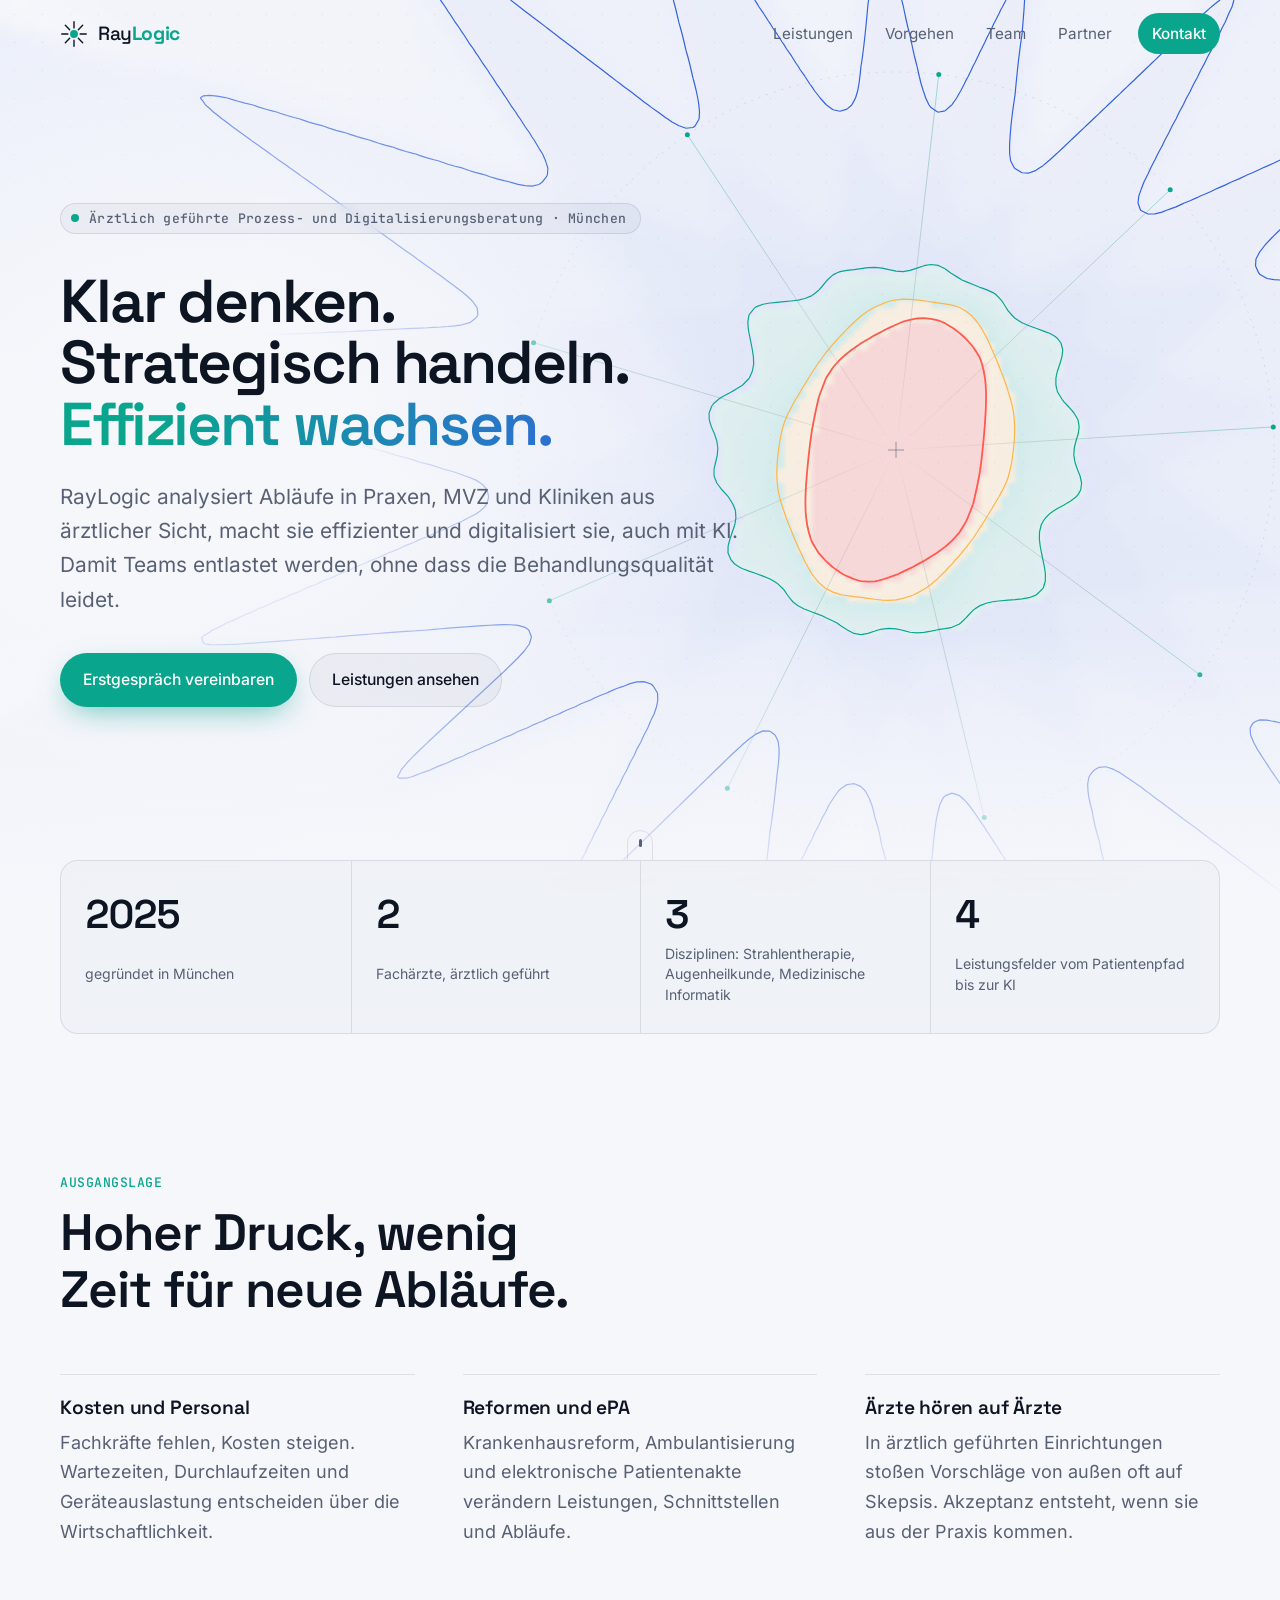
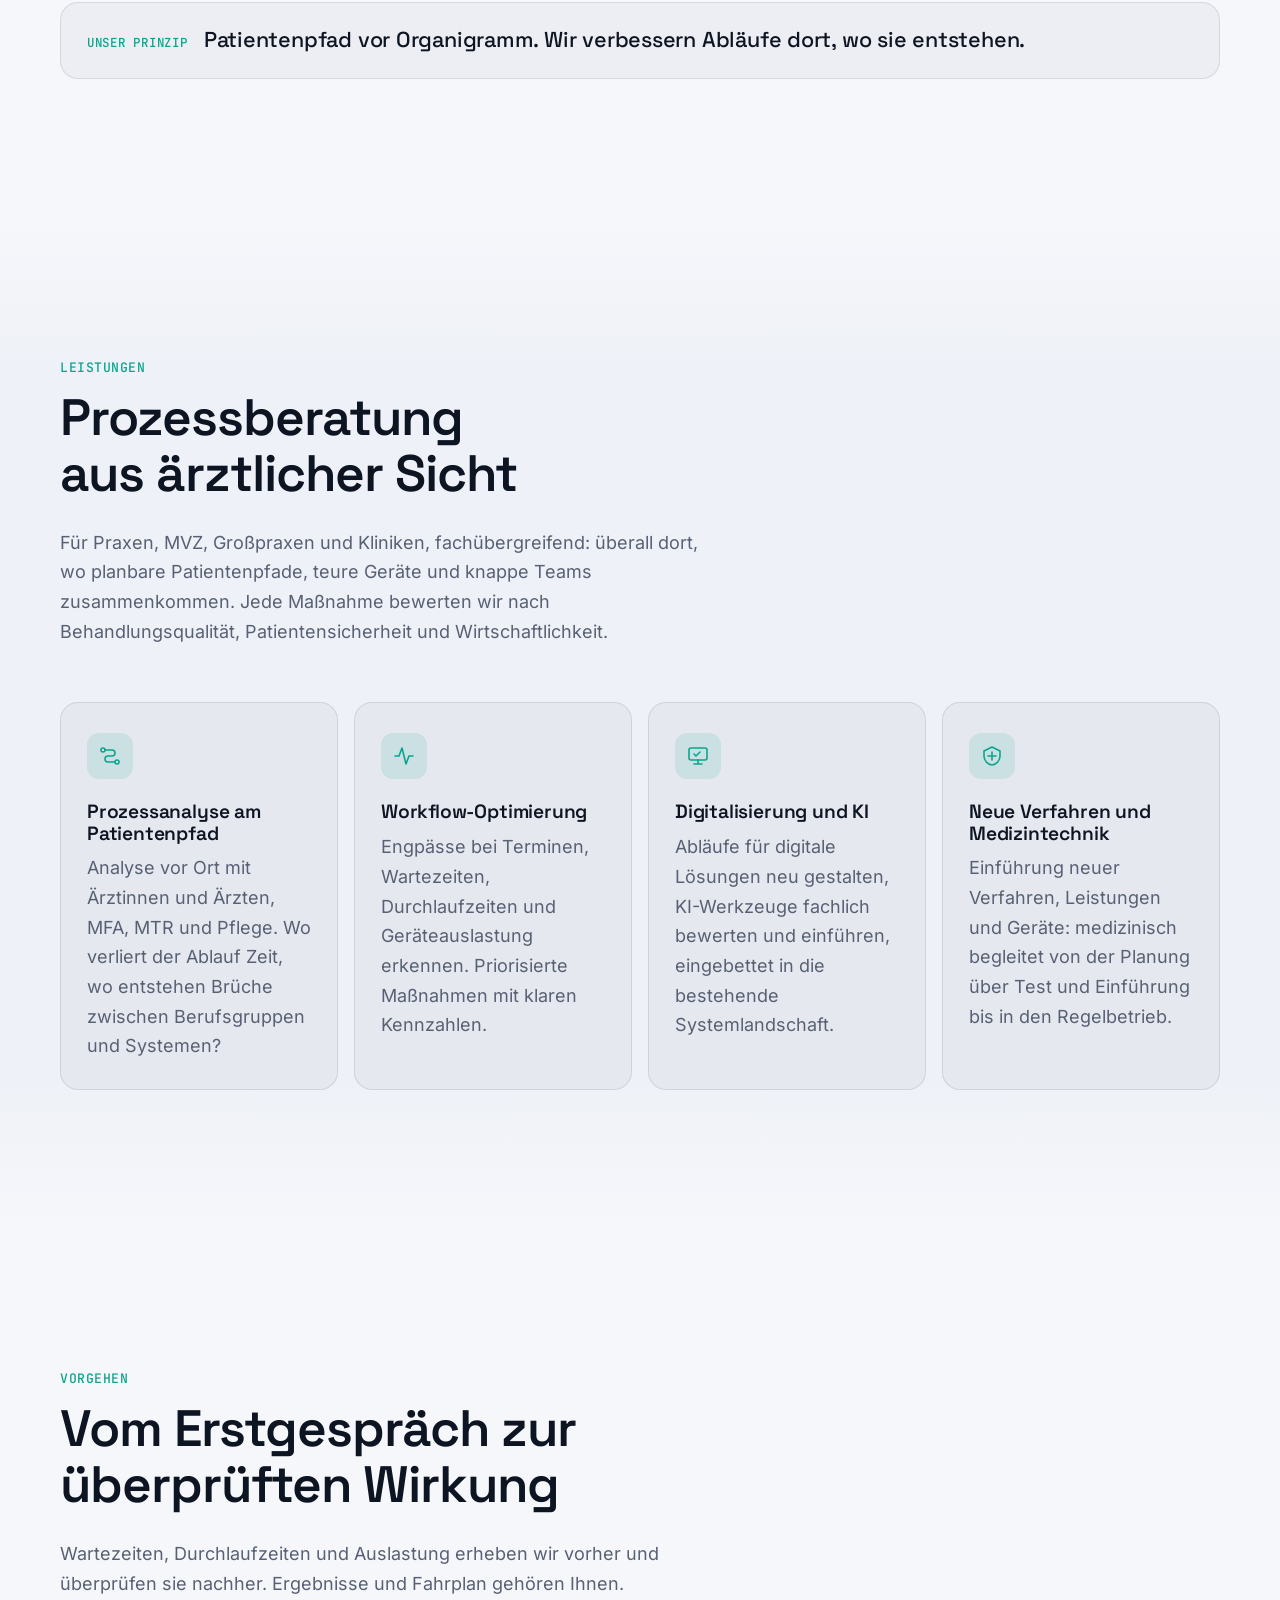
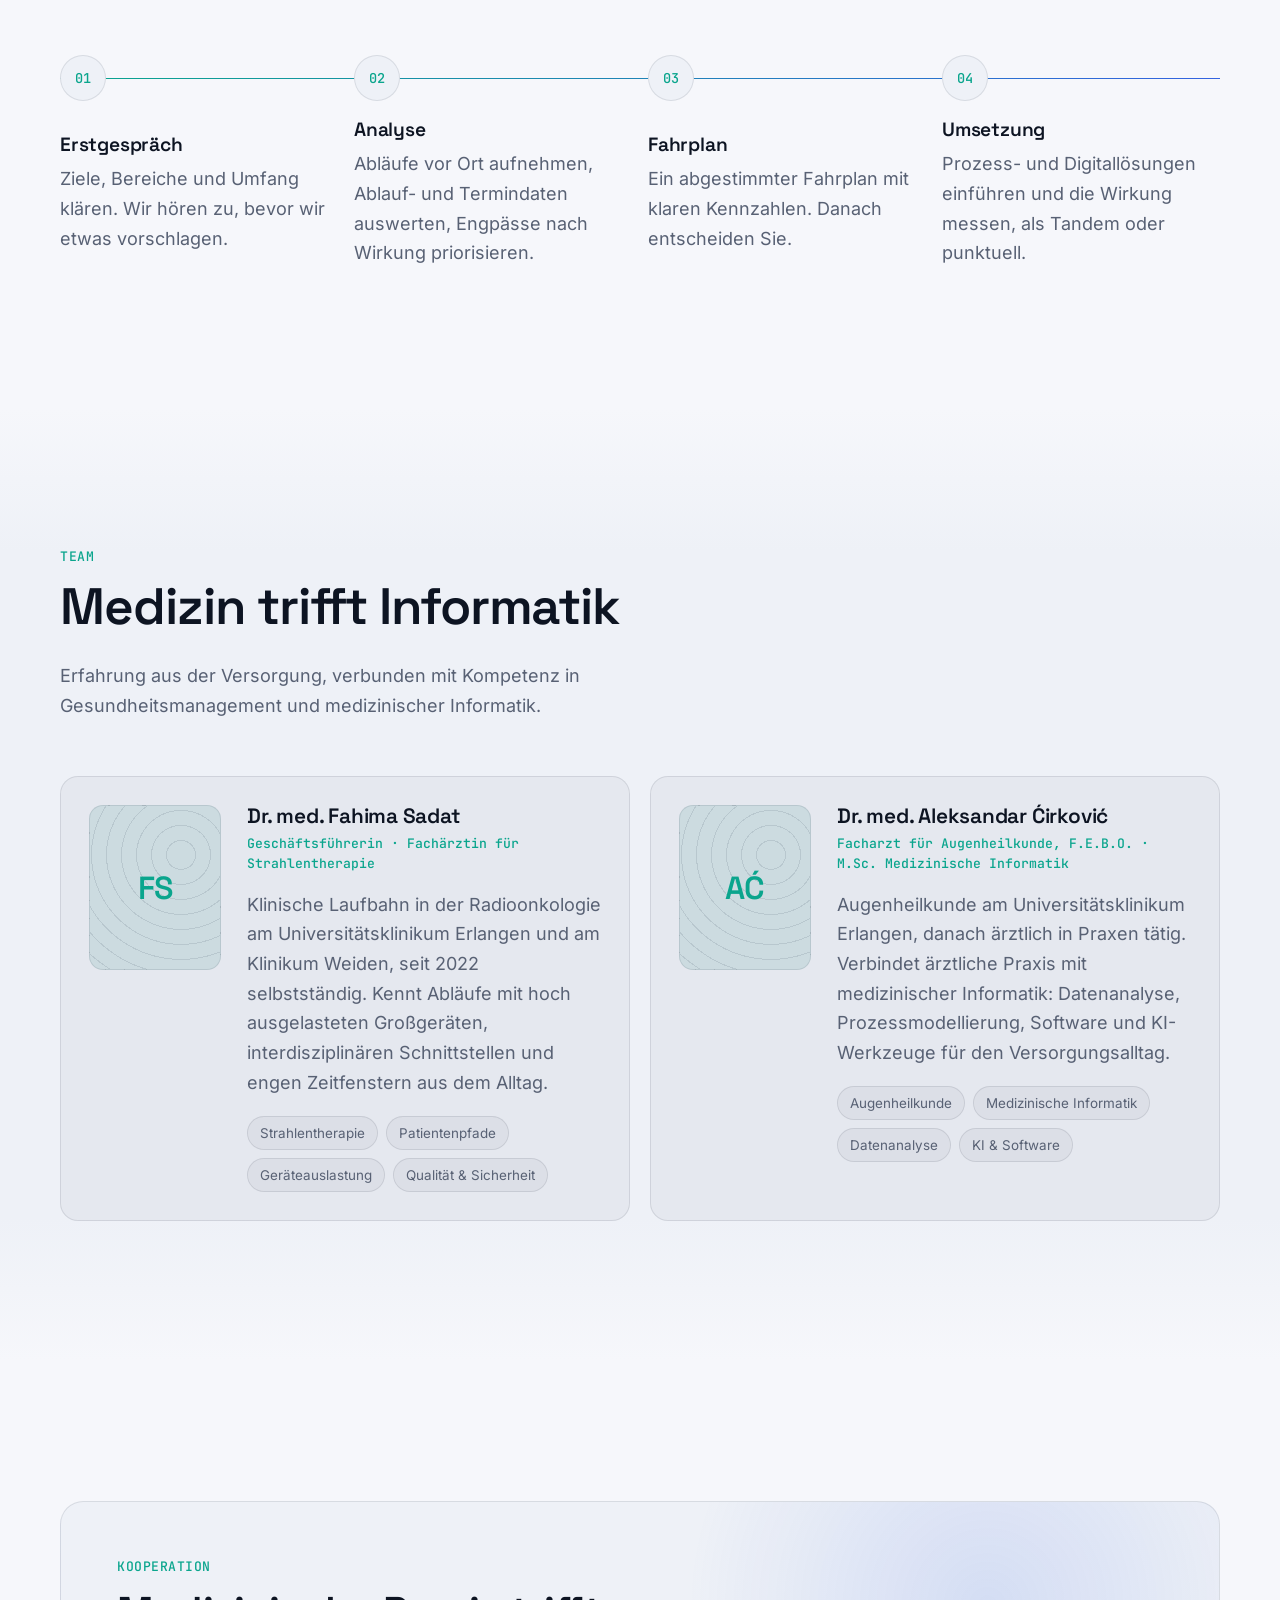
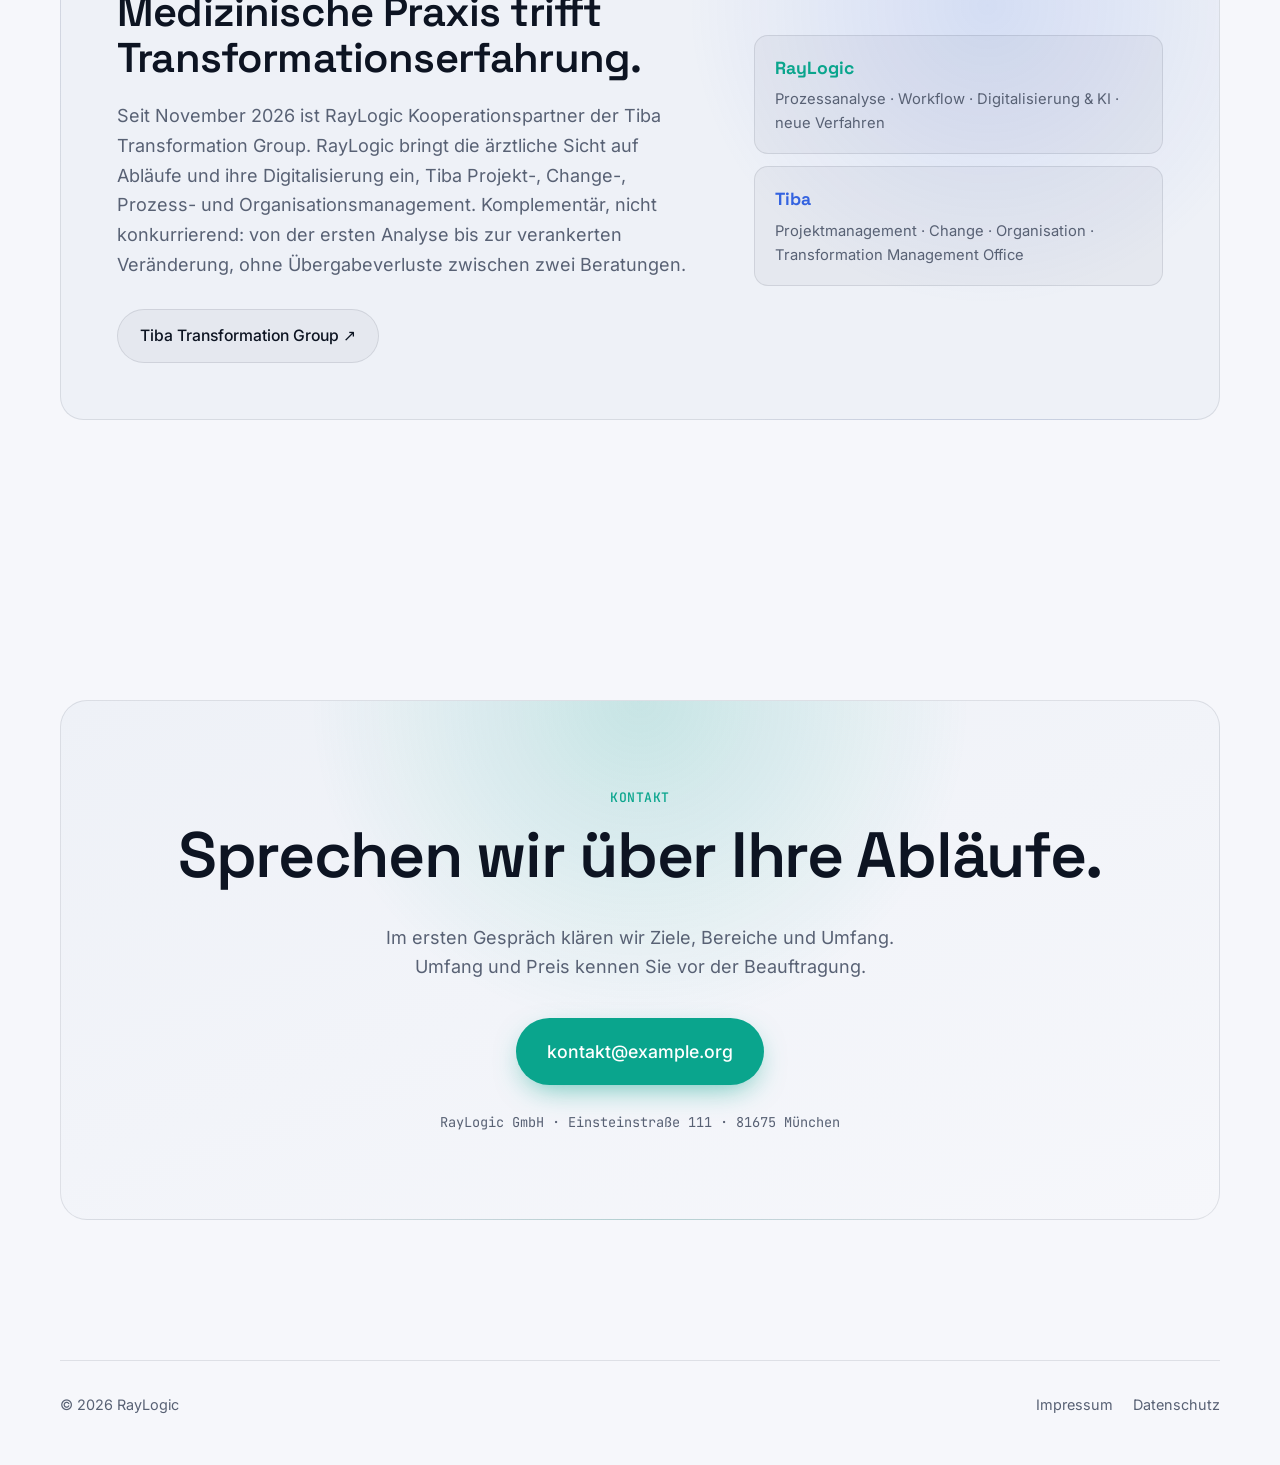
==== raylogic-site/site/index.html @ 31e32d82 "Rewrite RayLogic content with positioning from Tiba cooperation Broaden positioning beyond radiation" ====
<!doctype html>
<html lang="de">
<head>
  <meta charset="utf-8">
  <meta name="viewport" content="width=device-width, initial-scale=1, viewport-fit=cover">
  <title>RayLogic – Prozess- und Digitalisierungsberatung</title>
  <meta name="description" content="RayLogic GmbH – ärztlich geführte Prozess- und Digitalisierungsberatung für Praxen, MVZ und Kliniken aus München.">
  <meta name="theme-color" content="#0b0f17" media="(prefers-color-scheme: dark)">
  <meta name="theme-color" content="#f6f7fb" media="(prefers-color-scheme: light)">
  <meta property="og:title" content="RayLogic">
  <meta property="og:type" content="website">
  <link rel="icon" href="assets/img/favicon.svg" type="image/svg+xml">
  <link rel="preload" href="assets/fonts/inter-var.woff2" as="font" type="font/woff2" crossorigin>
  <link rel="preload" href="assets/fonts/space-grotesk-var.woff2" as="font" type="font/woff2" crossorigin>
  <link rel="stylesheet" href="assets/css/main.css">
  <script src="assets/js/main.js" defer></script>
  <script src="assets/js/hero.js" defer></script>
</head>
<body>
  <div class="progress" aria-hidden="true"></div>

  <header class="site-header" data-header>
    <a class="brand" href="#top" aria-label="RayLogic – zum Seitenanfang">
      <svg class="brand-mark" viewBox="0 0 32 32" aria-hidden="true">
        <circle cx="16" cy="16" r="4.5" />
        <path d="M16 2v7M16 23v7M2 16h7M23 16h7M6.1 6.1l4.95 4.95M20.95 20.95l4.95 4.95M6.1 25.9l4.95-4.95M20.95 11.05l4.95-4.95" />
      </svg>
      <span>Ray<b>Logic</b></span>
    </a>
    <button class="nav-toggle" aria-expanded="false" aria-controls="nav" data-nav-toggle>
      <span class="sr-only">Menü</span><i></i><i></i>
    </button>
    <nav id="nav" class="nav" data-nav>
      <a href="#leistungen">Leistungen</a>
      <a href="#ansatz">Vorgehen</a>
      <a href="#team">Team</a>
      <a href="#partner">Partner</a>
      <a href="#kontakt" class="nav-cta">Kontakt</a>
    </nav>
  </header>

  <main id="top">
    <!-- ========== HERO ========== -->
    <section class="hero">
      <canvas class="hero-canvas" data-hero-canvas aria-hidden="true"></canvas>
      <div class="hero-inner">
        <p class="eyebrow reveal">
          <span class="dot"></span>
          Ärztlich geführte Prozess- und Digitalisierungsberatung · München
        </p>
        <h1 class="hero-title reveal" data-split>
          Klar denken.<br> Strategisch handeln.<br> <em>Effizient wachsen.</em>
        </h1>
        <p class="lead reveal">
          RayLogic analysiert Abläufe in Praxen, MVZ und Kliniken aus ärztlicher Sicht, macht sie effizienter und digitalisiert sie, auch mit KI. Damit Teams entlastet werden, ohne dass die Behandlungsqualität leidet.
        </p>
        <div class="hero-actions reveal">
          <a class="btn btn-primary" href="#kontakt" data-magnetic>Erstgespräch vereinbaren</a>
          <a class="btn btn-ghost" href="#leistungen">Leistungen ansehen</a>
        </div>
      </div>
      <div class="hero-legend reveal" aria-hidden="true">
        <span class="iso-95">95 %</span>
        <span class="iso-80">80 %</span>
        <span class="iso-50">50 %</span>
        <span class="iso-20">20 %</span>
      </div>
      <a class="scroll-hint" href="#leistungen" aria-label="Weiter nach unten"><span></span></a>
    </section>

    <!-- ========== ECKDATEN ========== -->
    <section class="stats" aria-label="Eckdaten">
      <div class="stat reveal"><b data-count="2025" data-plain>2025</b><span>gegründet in München</span></div>
      <div class="stat reveal"><b data-count="2">2</b><span>Fachärzte, ärztlich geführt</span></div>
      <div class="stat reveal"><b data-count="3">3</b><span>Disziplinen: Strahlentherapie, Augenheilkunde, Medizinische Informatik</span></div>
      <div class="stat reveal"><b data-count="4">4</b><span>Leistungsfelder vom Patientenpfad bis zur KI</span></div>
    </section>

    <!-- ========== AUSGANGSLAGE ========== -->
    <section id="warum" class="section">
      <header class="section-head">
        <p class="kicker reveal">Ausgangslage</p>
        <h2 class="reveal">Hoher Druck, wenig Zeit für neue Abläufe.</h2>
      </header>
      <div class="why">
        <article class="why-item reveal">
          <h3>Kosten und Personal</h3>
          <p>Fachkräfte fehlen, Kosten steigen. Wartezeiten, Durchlaufzeiten und Geräteauslastung entscheiden über die Wirtschaftlichkeit.</p>
        </article>
        <article class="why-item reveal">
          <h3>Reformen und ePA</h3>
          <p>Krankenhausreform, Ambulantisierung und elektronische Patientenakte verändern Leistungen, Schnittstellen und Abläufe.</p>
        </article>
        <article class="why-item reveal">
          <h3>Ärzte hören auf Ärzte</h3>
          <p>In ärztlich geführten Einrichtungen stoßen Vorschläge von außen oft auf Skepsis. Akzeptanz entsteht, wenn sie aus der Praxis kommen.</p>
        </article>
      </div>
      <p class="principle reveal"><span>Unser Prinzip</span> Patientenpfad vor Organigramm. Wir verbessern Abläufe dort, wo sie entstehen.</p>
    </section>

    <!-- ========== LEISTUNGEN ========== -->
    <section id="leistungen" class="section section-alt">
      <header class="section-head">
        <p class="kicker reveal">Leistungen</p>
        <h2 class="reveal">Prozessberatung aus ärztlicher Sicht</h2>
        <p class="reveal muted">Für Praxen, MVZ, Großpraxen und Kliniken, fachübergreifend: überall dort, wo planbare Patientenpfade, teure Geräte und knappe Teams zusammenkommen. Jede Maßnahme bewerten wir nach Behandlungsqualität, Patientensicherheit und Wirtschaftlichkeit.</p>
      </header>
      <div class="cards">
        <article class="card reveal" data-spotlight>
          <div class="card-icon" aria-hidden="true">
            <svg viewBox="0 0 24 24"><circle cx="5" cy="6" r="2"/><circle cx="19" cy="18" r="2"/><path d="M7 6h7a3 3 0 0 1 0 6H10a3 3 0 0 0 0 6h7"/></svg>
          </div>
          <h3>Prozessanalyse am Patientenpfad</h3>
          <p>Analyse vor Ort mit Ärztinnen und Ärzten, MFA, MTR und Pflege. Wo verliert der Ablauf Zeit, wo entstehen Brüche zwischen Berufsgruppen und Systemen?</p>
        </article>
        <article class="card reveal" data-spotlight>
          <div class="card-icon" aria-hidden="true">
            <svg viewBox="0 0 24 24"><path d="M3 12h4l3-8 4 16 3-8h4"/></svg>
          </div>
          <h3>Workflow-Optimierung</h3>
          <p>Engpässe bei Terminen, Wartezeiten, Durchlaufzeiten und Geräteauslastung erkennen. Priorisierte Maßnahmen mit klaren Kennzahlen.</p>
        </article>
        <article class="card reveal" data-spotlight>
          <div class="card-icon" aria-hidden="true">
            <svg viewBox="0 0 24 24"><rect x="3" y="4" width="18" height="12" rx="2"/><path d="M8 20h8M12 16v4M8 10l2 2 4-4"/></svg>
          </div>
          <h3>Digitalisierung und KI</h3>
          <p>Abläufe für digitale Lösungen neu gestalten, KI-Werkzeuge fachlich bewerten und einführen, eingebettet in die bestehende Systemlandschaft.</p>
        </article>
        <article class="card reveal" data-spotlight>
          <div class="card-icon" aria-hidden="true">
            <svg viewBox="0 0 24 24"><path d="M12 3l8 4v5c0 4.5-3.4 8.3-8 9-4.6-.7-8-4.5-8-9V7z"/><path d="M12 8v8M8 12h8"/></svg>
          </div>
          <h3>Neue Verfahren und Medizintechnik</h3>
          <p>Einführung neuer Verfahren, Leistungen und Geräte: medizinisch begleitet von der Planung über Test und Einführung bis in den Regelbetrieb.</p>
        </article>
      </div>
    </section>

    <!-- ========== VORGEHEN ========== -->
    <section id="ansatz" class="section">
      <header class="section-head">
        <p class="kicker reveal">Vorgehen</p>
        <h2 class="reveal">Vom Erstgespräch zur überprüften Wirkung</h2>
        <p class="reveal muted">Wartezeiten, Durchlaufzeiten und Auslastung erheben wir vorher und überprüfen sie nachher. Ergebnisse und Fahrplan gehören Ihnen.</p>
      </header>
      <ol class="steps" data-steps>
        <li class="step reveal"><span class="step-n">01</span><div><h3>Erstgespräch</h3><p>Ziele, Bereiche und Umfang klären. Wir hören zu, bevor wir etwas vorschlagen.</p></div></li>
        <li class="step reveal"><span class="step-n">02</span><div><h3>Analyse</h3><p>Abläufe vor Ort aufnehmen, Ablauf- und Termindaten auswerten, Engpässe nach Wirkung priorisieren.</p></div></li>
        <li class="step reveal"><span class="step-n">03</span><div><h3>Fahrplan</h3><p>Ein abgestimmter Fahrplan mit klaren Kennzahlen. Danach entscheiden Sie.</p></div></li>
        <li class="step reveal"><span class="step-n">04</span><div><h3>Umsetzung</h3><p>Prozess- und Digitallösungen einführen und die Wirkung messen, als Tandem oder punktuell.</p></div></li>
      </ol>
    </section>

    <!-- ========== TEAM ========== -->
    <section id="team" class="section section-alt">
      <header class="section-head">
        <p class="kicker reveal">Team</p>
        <h2 class="reveal">Medizin trifft Informatik</h2>
        <p class="reveal muted">Erfahrung aus der Versorgung, verbunden mit Kompetenz in Gesundheitsmanagement und medizinischer Informatik.</p>
      </header>
      <div class="team">
        <article class="person reveal" data-spotlight>
          <!-- Foto: <img class="person-photo" src="assets/img/fahima-sadat.webp" alt="Dr. med. Fahima Sadat" width="600" height="750" loading="lazy" decoding="async"> -->
          <div class="person-photo person-initials" aria-hidden="true"><span>FS</span></div>
          <div class="person-body">
            <h3>Dr. med. Fahima Sadat</h3>
            <p class="role">Geschäftsführerin · Fachärztin für Strahlentherapie</p>
            <p>Klinische Laufbahn in der Radioonkologie am Universitätsklinikum Erlangen und am Klinikum Weiden, seit 2022 selbstständig. Kennt Abläufe mit hoch ausgelasteten Großgeräten, interdisziplinären Schnittstellen und engen Zeitfenstern aus dem Alltag.</p>
            <ul class="tags"><li>Strahlentherapie</li><li>Patientenpfade</li><li>Geräteauslastung</li><li>Qualität &amp; Sicherheit</li></ul>
          </div>
        </article>
        <article class="person reveal" data-spotlight>
          <!-- Foto: <img class="person-photo" src="assets/img/aleksandar-cirkovic.webp" alt="Dr. med. Aleksandar Ćirković" width="600" height="750" loading="lazy" decoding="async"> -->
          <div class="person-photo person-initials" aria-hidden="true"><span>AĆ</span></div>
          <div class="person-body">
            <h3>Dr. med. Aleksandar Ćirković</h3>
            <p class="role">Facharzt für Augenheilkunde, F.E.B.O. · M.Sc. Medizinische Informatik</p>
            <p>Augenheilkunde am Universitätsklinikum Erlangen, danach ärztlich in Praxen tätig. Verbindet ärztliche Praxis mit medizinischer Informatik: Datenanalyse, Prozessmodellierung, Software und KI-Werkzeuge für den Versorgungsalltag.</p>
            <ul class="tags"><li>Augenheilkunde</li><li>Medizinische Informatik</li><li>Datenanalyse</li><li>KI &amp; Software</li></ul>
          </div>
        </article>
      </div>
    </section>

    <!-- ========== PARTNER ========== -->
    <section id="partner" class="section">
      <div class="partner reveal" data-spotlight>
        <div class="partner-text">
          <p class="kicker">Kooperation</p>
          <h2>Medizinische Praxis trifft Transformationserfahrung.</h2>
          <p class="muted">Seit November 2026 ist RayLogic Kooperationspartner der Tiba Transformation Group. RayLogic bringt die ärztliche Sicht auf Abläufe und ihre Digitalisierung ein, Tiba Projekt-, Change-, Prozess- und Organisationsmanagement. Komplementär, nicht konkurrierend: von der ersten Analyse bis zur verankerten Veränderung, ohne Übergabeverluste zwischen zwei Beratungen.</p>
          <a class="btn btn-ghost" href="https://www.tiba-ttg.com/" target="_blank" rel="noopener">Tiba Transformation Group ↗</a>
        </div>
        <ul class="partner-split">
          <li><b>RayLogic</b><span>Prozessanalyse · Workflow · Digitalisierung &amp; KI · neue Verfahren</span></li>
          <li><b>Tiba</b><span>Projektmanagement · Change · Organisation · Transformation Management Office</span></li>
        </ul>
      </div>
    </section>

    <!-- ========== KONTAKT ========== -->
    <section id="kontakt" class="section contact">
      <div class="contact-card reveal" data-spotlight>
        <p class="kicker">Kontakt</p>
        <h2>Sprechen wir über Ihre Abläufe.</h2>
        <p class="muted">Im ersten Gespräch klären wir Ziele, Bereiche und Umfang. Umfang und Preis kennen Sie vor der Beauftragung.</p>
        <div class="contact-actions">
          <!-- TODO: geschäftliche E-Mail-Adresse eintragen -->
          <a class="btn btn-primary btn-lg" href="mailto:kontakt@example.org" data-magnetic>kontakt@example.org</a>
        </div>
        <p class="address">RayLogic GmbH · Einsteinstraße 111 · 81675 München</p>
      </div>
    </section>
  </main>

  <footer class="site-footer">
    <span>© <span data-year></span> RayLogic</span>
    <nav>
      <a href="impressum.html">Impressum</a>
      <a href="datenschutz.html">Datenschutz</a>
    </nav>
  </footer>
</body>
</html>
---- raylogic-site/site/assets/css/main.css ----
/* RayLogic – self-hosted, keine externen Requests (DSGVO) */

@font-face {
  font-family: "Inter";
  src: url("../fonts/inter-var.woff2") format("woff2");
  font-weight: 100 900;
  font-display: swap;
}
@font-face {
  font-family: "Space Grotesk";
  src: url("../fonts/space-grotesk-var.woff2") format("woff2");
  font-weight: 300 700;
  font-display: swap;
}
@font-face {
  font-family: "JetBrains Mono";
  src: url("../fonts/jetbrains-mono-var.woff2") format("woff2");
  font-weight: 100 800;
  font-display: swap;
}

/* ---------- Tokens ---------- */
:root {
  --bg: #0b0f17;
  --bg-2: #0f1520;
  --surface: rgb(255 255 255 / 0.04);
  --surface-2: rgb(255 255 255 / 0.07);
  --line: rgb(255 255 255 / 0.09);
  --text: #e8ecf3;
  --muted: #8b95a8;
  --accent: #38e1c6;
  --accent-2: #5b8cff;
  --accent-ink: #04120f;

  /* Isodosen-Farben (klassisches TPS-Schema) */
  --iso-95: #ff5a4e;
  --iso-80: #ffb547;
  --iso-50: #38e1c6;
  --iso-20: #5b8cff;

  --radius: 18px;
  --radius-sm: 10px;
  --shadow: 0 20px 60px -20px rgb(0 0 0 / 0.6);
  --ease-out: cubic-bezier(0.16, 1, 0.3, 1);
  --ease-spring: cubic-bezier(0.34, 1.56, 0.64, 1);
  --wrap: min(1160px, 100% - 2 * var(--gutter));
  --gutter: clamp(16px, 4vw, 40px);
  --header-h: 68px;

  --font-sans: "Inter", system-ui, -apple-system, "Segoe UI", Roboto, sans-serif;
  --font-display: "Space Grotesk", var(--font-sans);
  --font-mono: "JetBrains Mono", ui-monospace, SFMono-Regular, Menlo, monospace;

  color-scheme: dark;
}

@media (prefers-color-scheme: light) {
  :root:not([data-theme="dark"]) {
    --bg: #f6f7fb;
    --bg-2: #eef1f7;
    --surface: rgb(10 20 40 / 0.035);
    --surface-2: rgb(10 20 40 / 0.06);
    --line: rgb(10 20 40 / 0.1);
    --text: #0d1422;
    --muted: #586174;
    --accent: #0aa58d;
    --accent-2: #3463e0;
    --accent-ink: #ffffff;
    --iso-50: #0aa58d;
    --iso-20: #3463e0;
    --shadow: 0 20px 50px -25px rgb(20 30 60 / 0.35);
    color-scheme: light;
  }
}

:root[data-theme="light"] {
  --bg: #f6f7fb;
  --bg-2: #eef1f7;
  --surface: rgb(10 20 40 / 0.035);
  --surface-2: rgb(10 20 40 / 0.06);
  --line: rgb(10 20 40 / 0.1);
  --text: #0d1422;
  --muted: #586174;
  --accent: #0aa58d;
  --accent-2: #3463e0;
  --accent-ink: #ffffff;
  --iso-50: #0aa58d;
  --iso-20: #3463e0;
  --shadow: 0 20px 50px -25px rgb(20 30 60 / 0.35);
  color-scheme: light;
}

/* ---------- Base ---------- */
*, *::before, *::after { box-sizing: border-box; }
html {
  scroll-behavior: smooth;
  scroll-padding-top: calc(var(--header-h) + 16px);
  -webkit-text-size-adjust: 100%;
}
body {
  margin: 0;
  background: var(--bg);
  color: var(--text);
  font: 400 clamp(16px, 0.25vw + 15px, 18px) / 1.65 var(--font-sans);
  font-feature-settings: "ss01", "cv11";
  -webkit-font-smoothing: antialiased;
  overflow-x: clip;
}
img, svg, canvas { display: block; max-width: 100%; }
a { color: inherit; text-decoration: none; }
h1, h2, h3 { font-family: var(--font-display); line-height: 1.1; letter-spacing: -0.02em; margin: 0 0 0.5em; font-weight: 600; }
h2 { font-size: clamp(2rem, 3.5vw + 0.5rem, 3.2rem); text-wrap: balance; }
h3 { font-size: 1.2rem; letter-spacing: -0.01em; }
p { margin: 0 0 1em; }
.muted { color: var(--muted); }
.sr-only { position: absolute; width: 1px; height: 1px; overflow: hidden; clip: rect(0 0 0 0); white-space: nowrap; }
::selection { background: var(--accent); color: var(--accent-ink); }
:focus-visible { outline: 2px solid var(--accent); outline-offset: 3px; border-radius: 6px; }

@view-transition { navigation: auto; }

/* ---------- Scroll-Fortschritt ---------- */
.progress {
  position: fixed; inset: 0 0 auto; height: 2px; z-index: 60;
  background: linear-gradient(90deg, var(--accent-2), var(--accent));
  transform-origin: 0 50%;
  transform: scaleX(var(--p, 0));
}
@supports (animation-timeline: scroll()) {
  .progress { animation: progress linear both; animation-timeline: scroll(root); }
  @keyframes progress { from { transform: scaleX(0); } to { transform: scaleX(1); } }
}

/* ---------- Header ---------- */
.site-header {
  position: fixed; inset: 0 0 auto; z-index: 50;
  height: var(--header-h);
  display: flex; align-items: center; justify-content: space-between;
  padding: 0 max(var(--gutter), calc((100% - 1160px) / 2));
  transition: background 0.4s, border-color 0.4s, transform 0.5s var(--ease-out);
  border-bottom: 1px solid transparent;
}
.site-header.is-scrolled {
  background: color-mix(in srgb, var(--bg) 72%, transparent);
  backdrop-filter: blur(14px) saturate(1.4);
  -webkit-backdrop-filter: blur(14px) saturate(1.4);
  border-bottom-color: var(--line);
}
.site-header.is-hidden { transform: translateY(-100%); }

.brand { display: inline-flex; align-items: center; gap: 10px; font: 500 1.2rem var(--font-display); letter-spacing: -0.02em; }
.brand b { font-weight: 700; color: var(--accent); }
.brand-mark { width: 28px; height: 28px; fill: none; stroke: currentColor; stroke-width: 1.6; stroke-linecap: round; }
.brand-mark circle { fill: var(--accent); stroke: none; }
.brand:hover .brand-mark { animation: spin 1.2s var(--ease-out); }
@keyframes spin { to { transform: rotate(180deg); } }

.nav { display: flex; gap: 4px; align-items: center; }
.nav a {
  position: relative; padding: 8px 14px; border-radius: 999px;
  font-size: 0.95rem; color: var(--muted);
  transition: color 0.25s, background 0.25s;
}
.nav a:hover, .nav a.is-active { color: var(--text); background: var(--surface-2); }
.nav a.nav-cta { color: var(--accent-ink); background: var(--accent); margin-left: 8px; font-weight: 500; }
.nav a.nav-cta:hover { filter: brightness(1.08); }

.nav-toggle { display: none; }

@media (max-width: 760px) {
  .nav-toggle {
    display: grid; place-content: center; gap: 6px;
    width: 44px; height: 44px; border: 0; border-radius: 12px;
    background: var(--surface-2); color: var(--text); cursor: pointer;
  }
  .nav-toggle i { display: block; width: 20px; height: 2px; background: currentColor; border-radius: 2px; transition: transform 0.4s var(--ease-out); }
  .nav-toggle[aria-expanded="true"] i:first-of-type { transform: translateY(4px) rotate(45deg); }
  .nav-toggle[aria-expanded="true"] i:last-of-type { transform: translateY(-4px) rotate(-45deg); }

  .nav {
    position: fixed; inset: var(--header-h) 0 auto; flex-direction: column; align-items: stretch;
    padding: 12px var(--gutter) 24px; gap: 2px;
    background: color-mix(in srgb, var(--bg) 92%, transparent);
    backdrop-filter: blur(18px); -webkit-backdrop-filter: blur(18px);
    border-bottom: 1px solid var(--line);
    clip-path: inset(0 0 100% 0);
    transition: clip-path 0.5s var(--ease-out);
  }
  .nav.is-open { clip-path: inset(0 0 0 0); }
  .nav a { padding: 14px 12px; font-size: 1.1rem; border-radius: 12px; opacity: 0; transform: translateY(-8px); transition: opacity 0.4s, transform 0.5s var(--ease-out), background 0.25s; }
  .nav.is-open a { opacity: 1; transform: none; }
  .nav.is-open a:nth-child(2) { transition-delay: 0.04s; }
  .nav.is-open a:nth-child(3) { transition-delay: 0.08s; }
  .nav.is-open a:nth-child(4) { transition-delay: 0.12s; }
  .nav a.nav-cta { margin: 8px 0 0; text-align: center; }
  .site-header:has(.nav.is-open) { background: color-mix(in srgb, var(--bg) 92%, transparent); }
}

/* ---------- Buttons ---------- */
.btn {
  --mx: 0px; --my: 0px;
  display: inline-flex; align-items: center; justify-content: center; gap: 8px;
  padding: 13px 22px; border-radius: 999px; font-weight: 500; font-size: 0.98rem;
  border: 1px solid transparent; cursor: pointer;
  transform: translate(var(--mx), var(--my));
  transition: transform 0.35s var(--ease-out), background 0.25s, border-color 0.25s, box-shadow 0.35s;
  white-space: nowrap;
}
.btn-primary {
  background: var(--accent); color: var(--accent-ink);
  box-shadow: 0 10px 30px -10px color-mix(in srgb, var(--accent) 70%, transparent);
}
.btn-primary:hover { box-shadow: 0 14px 40px -10px color-mix(in srgb, var(--accent) 90%, transparent); }
.btn-ghost { border-color: var(--line); background: var(--surface); }
.btn-ghost:hover { background: var(--surface-2); }
.btn-lg { padding: 18px 30px; font-size: 1.1rem; }
@media (max-width: 420px) { .btn-lg { white-space: normal; word-break: break-all; } }

/* ---------- Hero ---------- */
.hero {
  position: relative; min-height: 100svh;
  display: grid; align-items: center;
  padding: calc(var(--header-h) + 40px) 0 100px;
  isolation: isolate; overflow: hidden;
}
.hero-canvas {
  position: absolute; inset: 0; width: 100%; height: 100%; z-index: -1;
  opacity: 0; transition: opacity 1.6s ease;
}
.hero-canvas.is-ready { opacity: 1; }
.hero::after {
  content: ""; position: absolute; inset: 0; z-index: -1; pointer-events: none;
  background:
    radial-gradient(ellipse 60% 70% at 15% 50%, var(--bg) 20%, transparent 70%),
    linear-gradient(to bottom, transparent 70%, var(--bg));
}
.hero-inner { width: var(--wrap); margin-inline: auto; }
.hero-inner > * { max-width: 680px; }
.hero-inner > .hero-title { max-width: 820px; }
.eyebrow {
  display: inline-flex; align-items: center; gap: 10px;
  padding: 6px 14px 6px 10px; border-radius: 999px;
  border: 1px solid var(--line); background: var(--surface);
  font: 500 0.82rem var(--font-mono); color: var(--muted); letter-spacing: 0.02em;
  backdrop-filter: blur(6px);
}
.dot { flex: none; width: 8px; height: 8px; border-radius: 50%; background: var(--accent); box-shadow: 0 0 0 0 var(--accent); animation: pulse 2.4s infinite; }
@keyframes pulse { 70% { box-shadow: 0 0 0 10px transparent; } 100% { box-shadow: 0 0 0 0 transparent; } }

.hero-title {
  font-size: clamp(2.3rem, 3.6vw + 0.9rem, 4.4rem);
  font-weight: 600; letter-spacing: -0.035em; line-height: 1.02;
  margin: 24px 0 24px;
}
.hero-title em {
  font-style: normal; display: inline;
  background: linear-gradient(100deg, var(--accent) 10%, var(--accent-2) 60%, var(--iso-80) 110%);
  background-size: 200% 100%;
  -webkit-background-clip: text; background-clip: text; color: transparent;
  animation: shimmer 8s ease-in-out infinite alternate;
}
@keyframes shimmer { to { background-position: 100% 0; } }
.lead { font-size: clamp(1.05rem, 0.6vw + 0.95rem, 1.3rem); color: var(--muted); margin-bottom: 36px; }
.hero-actions { display: flex; flex-wrap: wrap; gap: 12px; }

.hero-legend {
  position: absolute; right: max(var(--gutter), calc((100% - 1160px) / 2)); bottom: 72px;
  display: flex; gap: 14px; font: 500 0.75rem var(--font-mono); color: var(--muted);
}
.hero-legend span { display: inline-flex; align-items: center; gap: 6px; }
.hero-legend span::before { content: ""; width: 14px; height: 2px; background: var(--c); border-radius: 2px; }
.iso-95 { --c: var(--iso-95); } .iso-80 { --c: var(--iso-80); } .iso-50 { --c: var(--iso-50); } .iso-20 { --c: var(--iso-20); }
@media (max-width: 760px) {
  .hero-legend { display: none; }
  .hero { align-items: end; padding-top: calc(var(--header-h) + 34svh); }
  .hero::after { background: linear-gradient(to bottom, transparent 25%, var(--bg) 62%, color-mix(in srgb, var(--bg) 80%, transparent) 85%, var(--bg)); }
}

.scroll-hint {
  position: absolute; left: 50%; bottom: 28px; translate: -50% 0;
  width: 26px; height: 42px; border: 1.5px solid var(--line); border-radius: 14px;
}
.scroll-hint span { position: absolute; left: 50%; top: 8px; width: 3px; height: 8px; margin-left: -1.5px; border-radius: 2px; background: var(--muted); animation: wheel 2s var(--ease-out) infinite; }
@keyframes wheel { 0% { opacity: 0; transform: translateY(-4px); } 30% { opacity: 1; } 100% { opacity: 0; transform: translateY(14px); } }

/* Wort-Animation der Überschrift (per JS in Spans zerlegt) */
.split-word { display: inline-block; overflow: clip; vertical-align: top; padding-bottom: 0.08em; margin-bottom: -0.08em; }
.split-word > span { display: inline-block; transform: translateY(105%); transition: transform 1s var(--ease-out); transition-delay: calc(var(--i) * 70ms + 150ms); }
.is-visible .split-word > span, .split-word.is-visible > span { transform: none; }

/* ---------- Stats ---------- */
.stats {
  width: var(--wrap); margin: -40px auto 0; position: relative;
  display: grid; grid-template-columns: repeat(4, 1fr);
  border: 1px solid var(--line); border-radius: var(--radius);
  background: color-mix(in srgb, var(--bg-2) 80%, transparent);
  backdrop-filter: blur(10px);
}
.stat { padding: 28px 24px; display: grid; gap: 4px; }
.stat + .stat { border-left: 1px solid var(--line); }
.stat b { font: 600 clamp(1.8rem, 2.5vw + 0.5rem, 2.6rem) var(--font-display); letter-spacing: -0.03em; font-variant-numeric: tabular-nums; }
.stat span { color: var(--muted); font-size: 0.88rem; line-height: 1.45; }
@media (max-width: 760px) {
  .stats { grid-template-columns: 1fr 1fr; }
  .stat:nth-child(3) { border-left: 0; }
  .stat:nth-child(n + 3) { border-top: 1px solid var(--line); }
}

/* ---------- Sections ---------- */
.section { width: var(--wrap); margin-inline: auto; padding: clamp(80px, 12vw, 140px) 0; }
.section-alt { position: relative; }
.section-alt::before {
  content: ""; position: absolute; inset: 0 calc(50% - 50vw); z-index: -1;
  background: linear-gradient(to bottom, transparent, var(--bg-2) 15%, var(--bg-2) 85%, transparent);
}
.section-head { max-width: 640px; margin-bottom: 56px; }
.kicker { font: 500 0.82rem var(--font-mono); color: var(--accent); letter-spacing: 0.04em; text-transform: uppercase; margin-bottom: 14px; }

/* ---------- Cards ---------- */
.cards { display: grid; grid-template-columns: repeat(auto-fit, minmax(min(100%, 250px), 1fr)); gap: 16px; }
.card {
  --x: 50%; --y: 50%;
  position: relative; padding: 30px 26px 28px; border-radius: var(--radius);
  background: var(--surface); border: 1px solid var(--line);
  overflow: hidden; isolation: isolate;
  transition: transform 0.5s var(--ease-out), border-color 0.3s, opacity 0.9s var(--ease-out), translate 0.9s var(--ease-out);
}
.person { transition: transform 0.5s var(--ease-out), border-color 0.3s; }
.card::before {
  content: ""; position: absolute; inset: 0; z-index: -1; opacity: 0; transition: opacity 0.4s;
  background: radial-gradient(420px circle at var(--x) var(--y), color-mix(in srgb, var(--accent) 16%, transparent), transparent 45%);
}
.card:hover, .person:hover { transform: translateY(-4px); border-color: color-mix(in srgb, var(--accent) 35%, var(--line)); }
.card:hover::before { opacity: 1; }
.card p { color: var(--muted); margin: 0; }
.card-icon {
  width: 46px; height: 46px; border-radius: 12px; margin-bottom: 22px;
  display: grid; place-items: center;
  background: color-mix(in srgb, var(--accent) 12%, transparent); color: var(--accent);
}
.card-icon svg { width: 24px; height: 24px; fill: none; stroke: currentColor; stroke-width: 1.6; stroke-linecap: round; stroke-linejoin: round; }
.card:hover .card-icon svg { animation: wobble 0.8s var(--ease-spring); }
@keyframes wobble { 40% { transform: scale(1.18) rotate(-6deg); } }

/* ---------- Steps ---------- */
.steps { list-style: none; margin: 0; padding: 0; display: grid; grid-template-columns: repeat(4, 1fr); gap: 16px; position: relative; counter-reset: s; }
.steps::before {
  content: ""; position: absolute; left: 0; right: 0; top: 23px; height: 1px;
  background: linear-gradient(90deg, var(--accent), var(--accent-2));
  transform-origin: 0 50%; transform: scaleX(var(--line-p, 0));
  transition: transform 1.6s var(--ease-out);
}
.steps.is-visible::before { --line-p: 1; }
.step { position: relative; display: grid; gap: 18px; }
.step-n {
  width: 46px; height: 46px; display: grid; place-items: center; border-radius: 50%;
  background: var(--bg-2); border: 1px solid var(--line);
  font: 500 0.85rem var(--font-mono); color: var(--accent);
  position: relative; z-index: 1;
}
.step p { color: var(--muted); margin: 0; }
@media (max-width: 860px) {
  .steps { grid-template-columns: 1fr; gap: 28px; }
  .steps::before { left: 23px; right: auto; top: 0; bottom: 0; width: 1px; height: auto; transform-origin: 50% 0; transform: scaleY(var(--line-p, 0)); }
  .step { grid-template-columns: 46px 1fr; gap: 20px; align-items: start; }
}

/* ---------- Ausgangslage ---------- */
.why { display: grid; grid-template-columns: repeat(3, 1fr); gap: clamp(24px, 4vw, 48px); }
.why-item { border-top: 1px solid var(--line); padding-top: 22px; }
.why-item p { color: var(--muted); margin: 0; }
.principle {
  margin: 56px 0 0; padding: 22px 26px; border-radius: var(--radius);
  background: var(--surface); border: 1px solid var(--line);
  font: 500 clamp(1.05rem, 0.8vw + 0.9rem, 1.35rem) / 1.4 var(--font-display); letter-spacing: -0.01em;
  display: flex; flex-wrap: wrap; gap: 6px 16px; align-items: baseline;
}
.principle span { font: 500 0.78rem var(--font-mono); color: var(--accent); text-transform: uppercase; letter-spacing: 0.06em; }
@media (max-width: 860px) { .why { grid-template-columns: 1fr; } }

/* ---------- Team ---------- */
.team { display: grid; grid-template-columns: repeat(2, 1fr); gap: 20px; }
.person {
  --x: 50%; --y: 50%;
  position: relative; overflow: hidden; isolation: isolate;
  display: grid; grid-template-columns: 132px 1fr; gap: 26px; align-items: start;
  padding: 28px; border-radius: var(--radius);
  background: var(--surface); border: 1px solid var(--line);
}
.person::before {
  content: ""; position: absolute; inset: 0; z-index: -1; opacity: 0; transition: opacity 0.4s;
  background: radial-gradient(420px circle at var(--x) var(--y), color-mix(in srgb, var(--accent) 12%, transparent), transparent 50%);
}
.person:hover::before { opacity: 1; }
.person-body { min-width: 0; }
.person-body > p:not(.role) { color: var(--muted); }
.person h3 { font-size: 1.3rem; margin-bottom: 6px; }
.role { font: 500 0.82rem / 1.5 var(--font-mono); color: var(--accent); margin-bottom: 16px; }
.person-photo { width: 100%; aspect-ratio: 4 / 5; max-width: 100%; border-radius: 14px; object-fit: cover; }
.person-initials {
  display: grid; place-items: center;
  font: 600 2rem var(--font-display); color: var(--accent); letter-spacing: -0.02em;
  background:
    repeating-radial-gradient(circle at 70% 30%, transparent 0 14px, var(--line) 14px 15px),
    color-mix(in srgb, var(--accent) 8%, var(--surface));
  border: 1px solid var(--line);
}
.person .tags { margin-top: 18px; }
.tags { display: flex; flex-wrap: wrap; gap: 8px; list-style: none; padding: 0; margin: 28px 0 0; }
.tags li { padding: 5px 12px; border-radius: 999px; border: 1px solid var(--line); background: var(--surface); font-size: 0.84rem; color: var(--muted); }
@media (max-width: 1000px) { .team { grid-template-columns: 1fr; } }
@media (max-width: 520px) { .person { grid-template-columns: 1fr; } .person-photo { max-width: 160px; } }

/* ---------- Partner ---------- */
.partner {
  --x: 80%; --y: 20%;
  position: relative; overflow: hidden; isolation: isolate;
  display: grid; grid-template-columns: 7fr 5fr; gap: clamp(28px, 5vw, 64px); align-items: center;
  padding: clamp(28px, 5vw, 56px); border-radius: calc(var(--radius) * 1.3);
  border: 1px solid var(--line);
  background:
    radial-gradient(500px circle at var(--x) var(--y), color-mix(in srgb, var(--accent-2) 14%, transparent), transparent 60%),
    var(--bg-2);
}
.partner h2 { font-size: clamp(1.7rem, 2.6vw + 0.6rem, 2.6rem); text-wrap: balance; }
.partner .btn { margin-top: 12px; }
.partner-split { list-style: none; margin: 0; padding: 0; display: grid; gap: 12px; }
.partner-split li { display: grid; gap: 4px; padding: 18px 20px; border-radius: 14px; background: var(--surface); border: 1px solid var(--line); }
.partner-split b { font-family: var(--font-display); font-size: 1.1rem; }
.partner-split li:first-child b { color: var(--accent); }
.partner-split li:last-child b { color: var(--accent-2); }
.partner-split span { color: var(--muted); font-size: 0.92rem; }
@media (max-width: 860px) { .partner { grid-template-columns: 1fr; } }

/* ---------- Contact ---------- */
.contact-card {
  --x: 50%; --y: 0%;
  position: relative; overflow: hidden; isolation: isolate;
  padding: clamp(40px, 7vw, 88px); border-radius: calc(var(--radius) * 1.5);
  border: 1px solid var(--line); text-align: center;
  background:
    radial-gradient(600px circle at var(--x) var(--y), color-mix(in srgb, var(--accent) 18%, transparent), transparent 55%),
    linear-gradient(160deg, var(--bg-2), var(--bg));
}
.contact-card h2 { font-size: clamp(2.2rem, 5vw, 4rem); }
.contact-card .muted { max-width: 520px; margin-inline: auto; }
.contact-actions { margin-top: 36px; display: flex; justify-content: center; flex-wrap: wrap; gap: 12px; }
.address { margin: 28px 0 0; font: 400 0.85rem var(--font-mono); color: var(--muted); }

/* ---------- Footer ---------- */
.site-footer {
  width: var(--wrap); margin: 0 auto; padding: 32px 0 48px;
  display: flex; justify-content: space-between; flex-wrap: wrap; gap: 16px;
  border-top: 1px solid var(--line); color: var(--muted); font-size: 0.9rem;
}
.site-footer nav { display: flex; gap: 20px; }
.site-footer a:hover { color: var(--text); }

/* ---------- Rechtstexte ---------- */
.legal { width: min(760px, 100% - 2 * var(--gutter)); margin: 0 auto; padding: calc(var(--header-h) + 60px) 0 100px; }
.legal h1 { font-size: clamp(2.2rem, 5vw, 3.4rem); margin-bottom: 1em; }
.legal h2 { font-size: 1.4rem; margin-top: 2em; }
.legal a { color: var(--accent); }

/* ---------- Reveal (nur wenn JS läuft) ---------- */
@media (scripting: enabled) {
  .reveal { opacity: 0; translate: 0 28px; transition: opacity 0.9s var(--ease-out), translate 0.9s var(--ease-out); transition-delay: var(--d, 0ms); }
  .reveal.is-visible { opacity: 1; translate: 0 0; }
  .card.reveal, .person.reveal {
    transition: opacity 0.9s var(--ease-out), translate 0.9s var(--ease-out), transform 0.5s var(--ease-out), border-color 0.3s;
    transition-delay: var(--d, 0ms), var(--d, 0ms), 0s, 0s;
  }
}

/* ---------- Reduced Motion ---------- */
@media (prefers-reduced-motion: reduce) {
  html { scroll-behavior: auto; }
  *, *::before, *::after { animation-duration: 0.001ms !important; animation-iteration-count: 1 !important; transition-duration: 0.001ms !important; transition-delay: 0ms !important; }
  .reveal { opacity: 1 !important; translate: none !important; }
  .split-word > span { transform: none; }
}
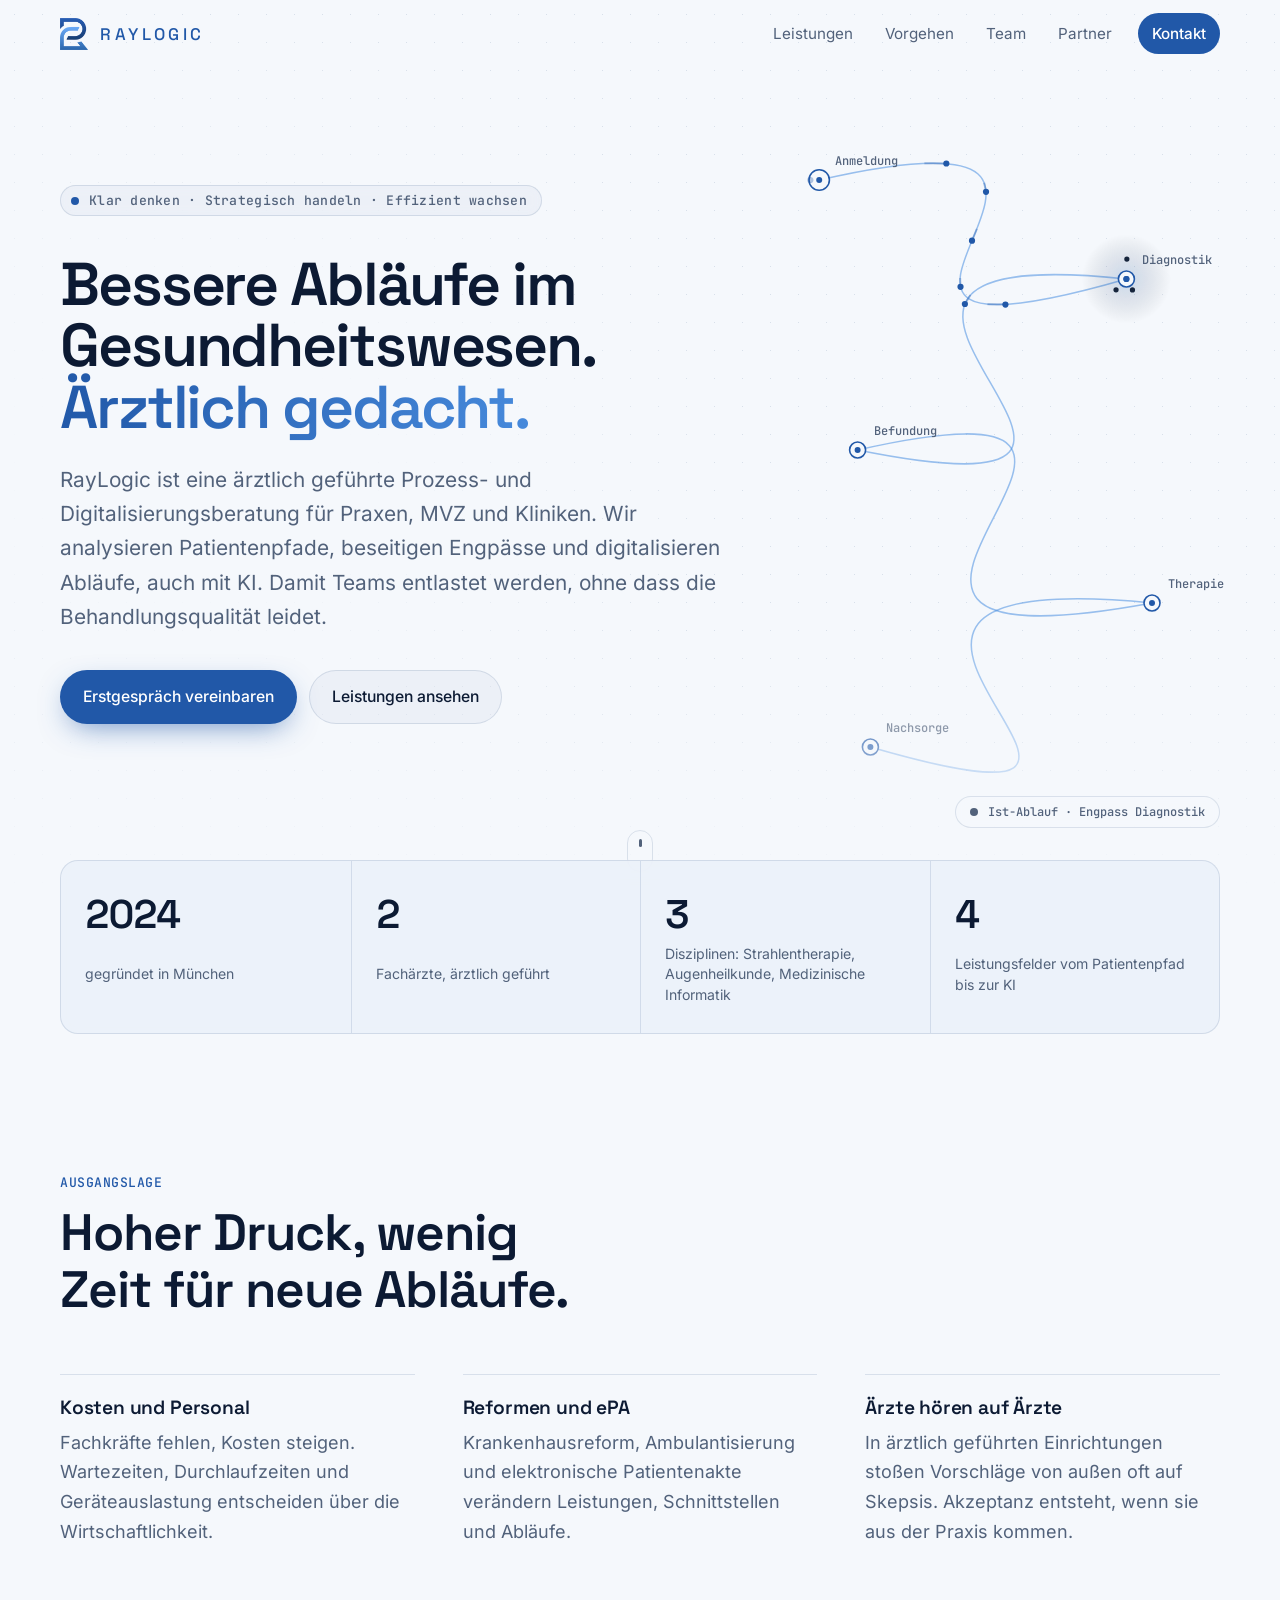
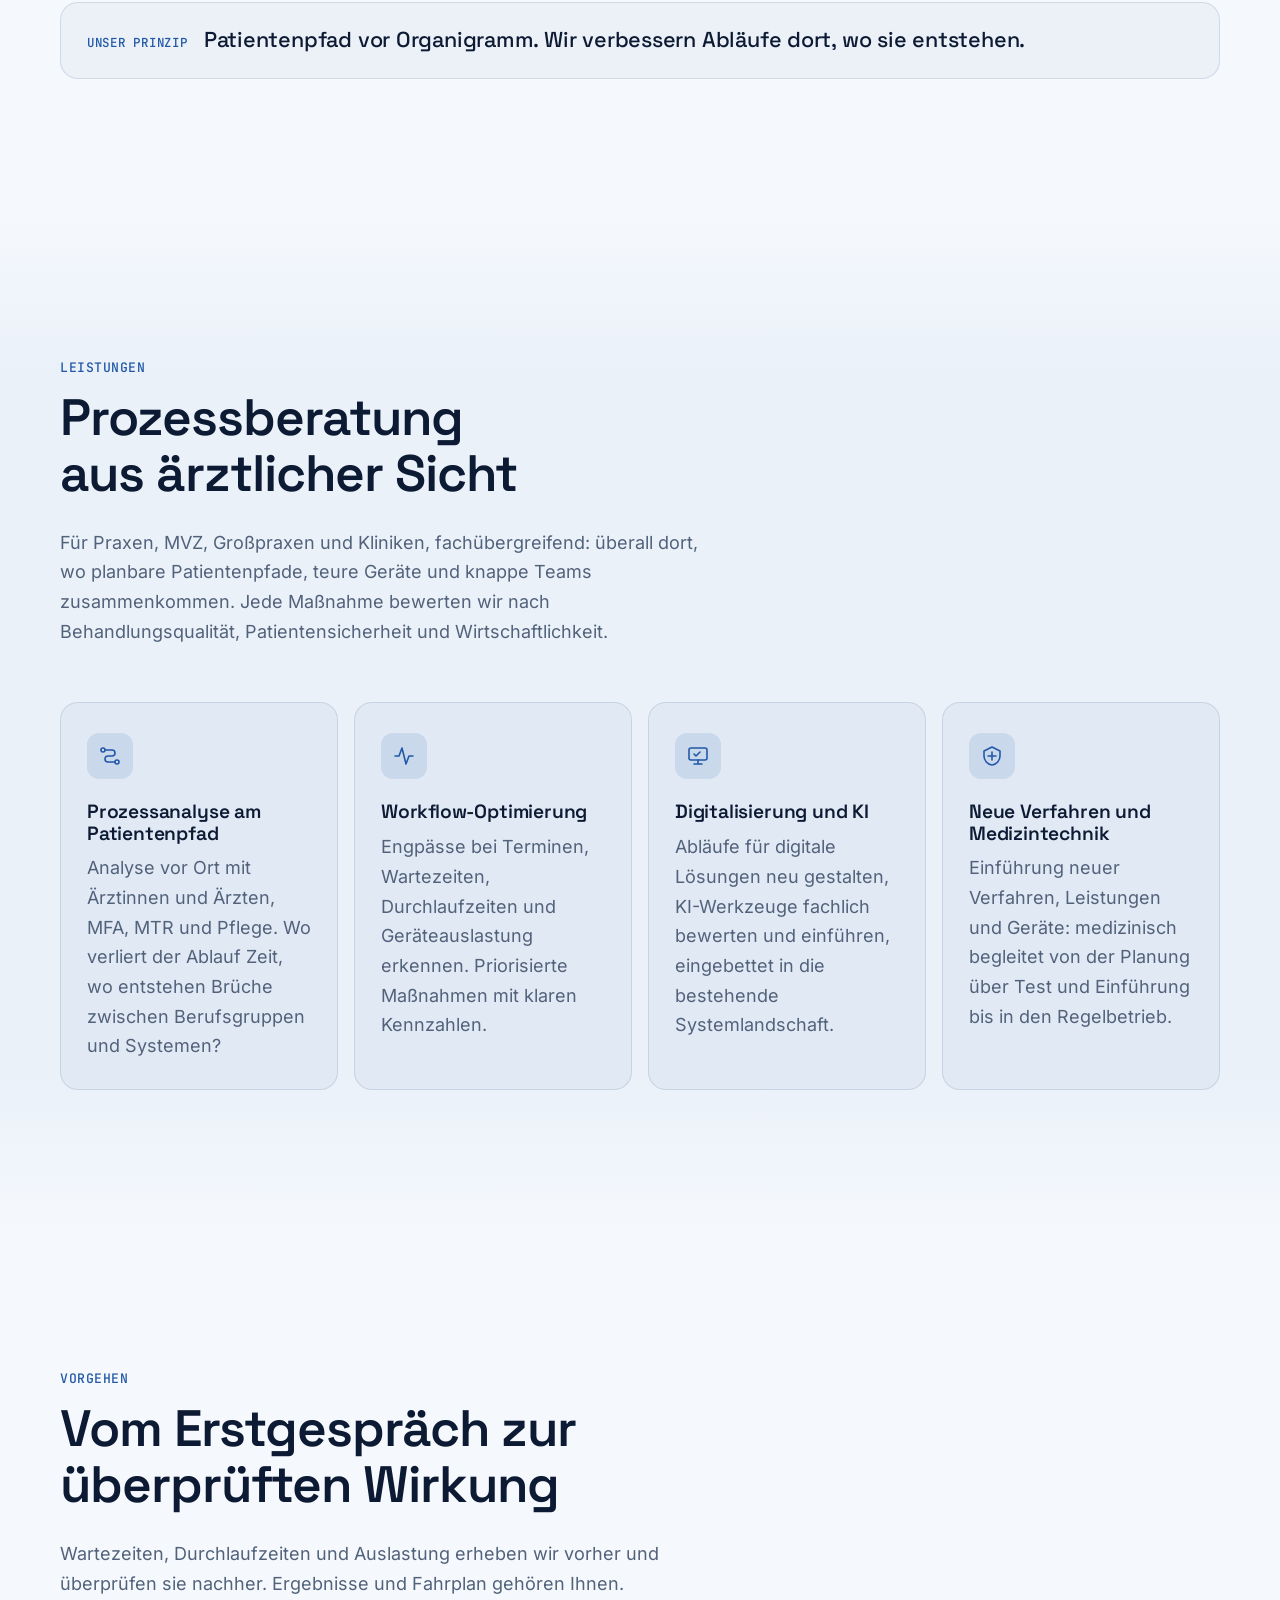
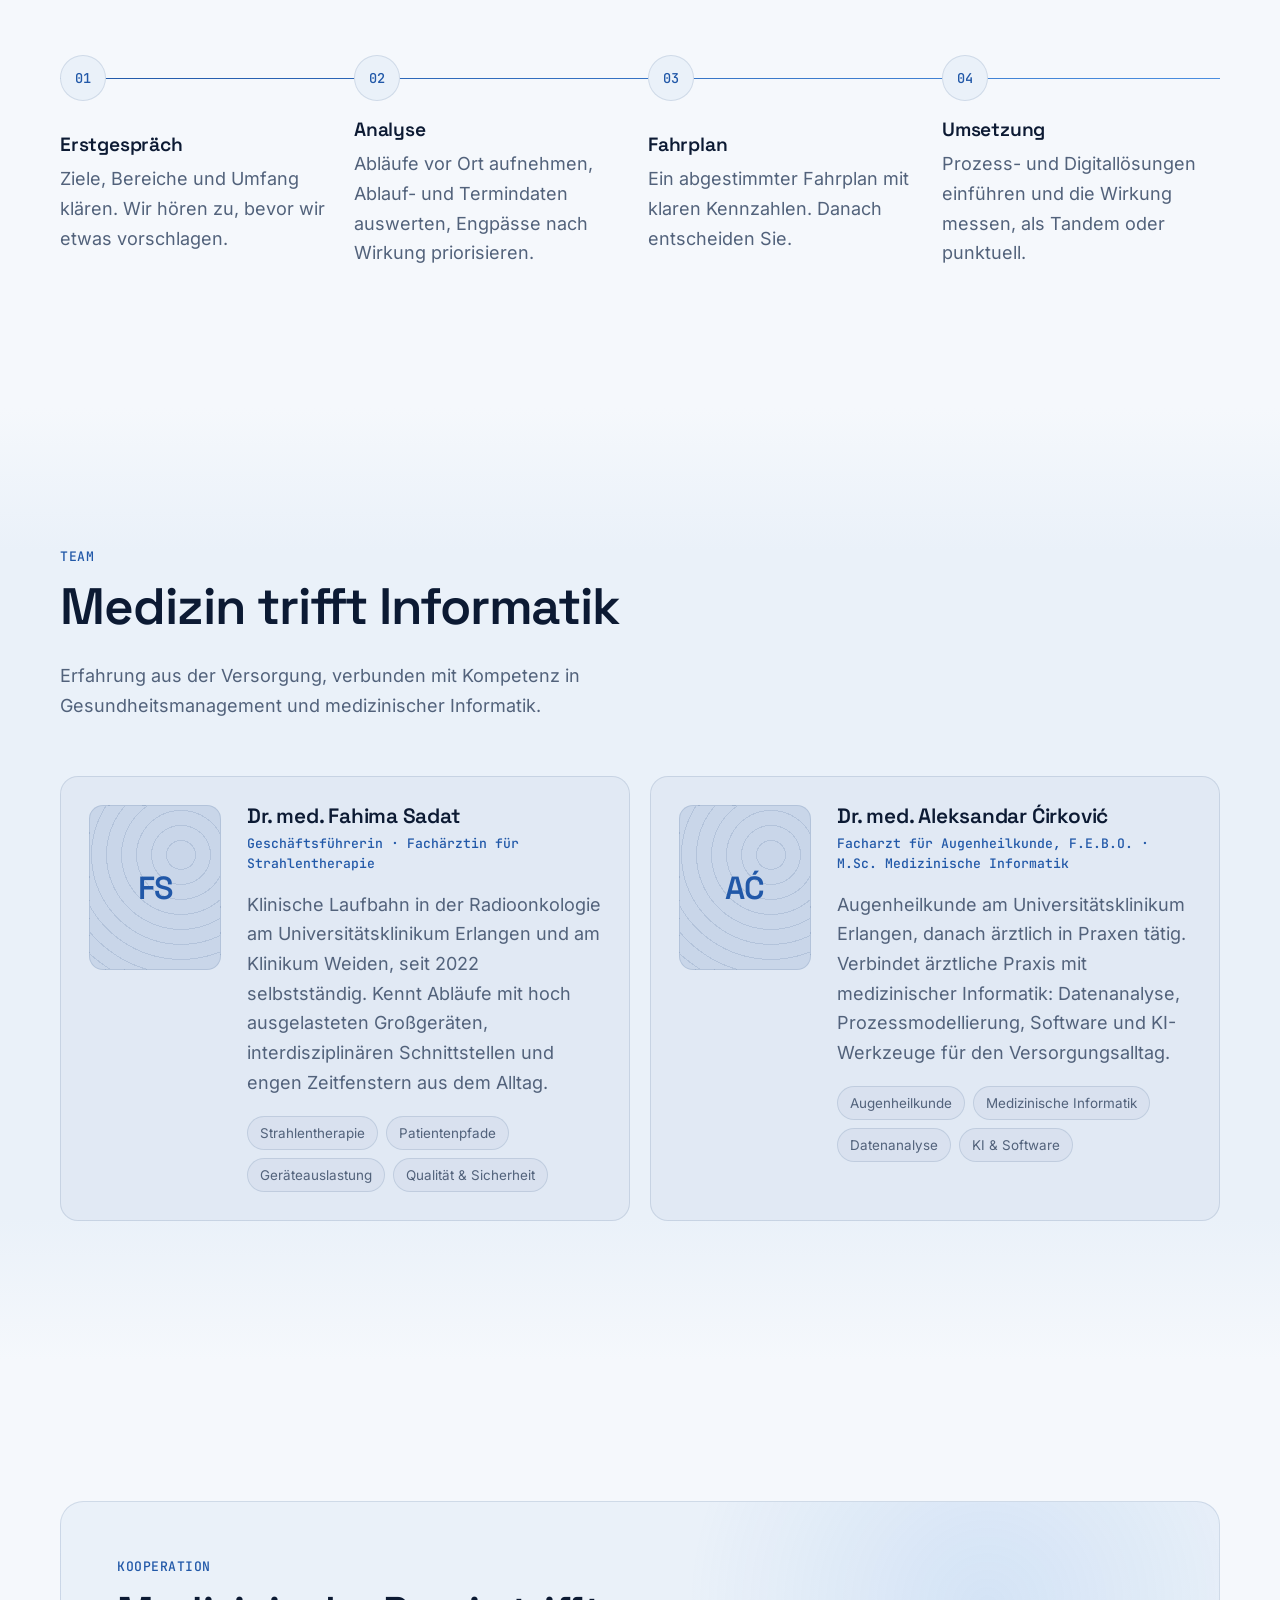
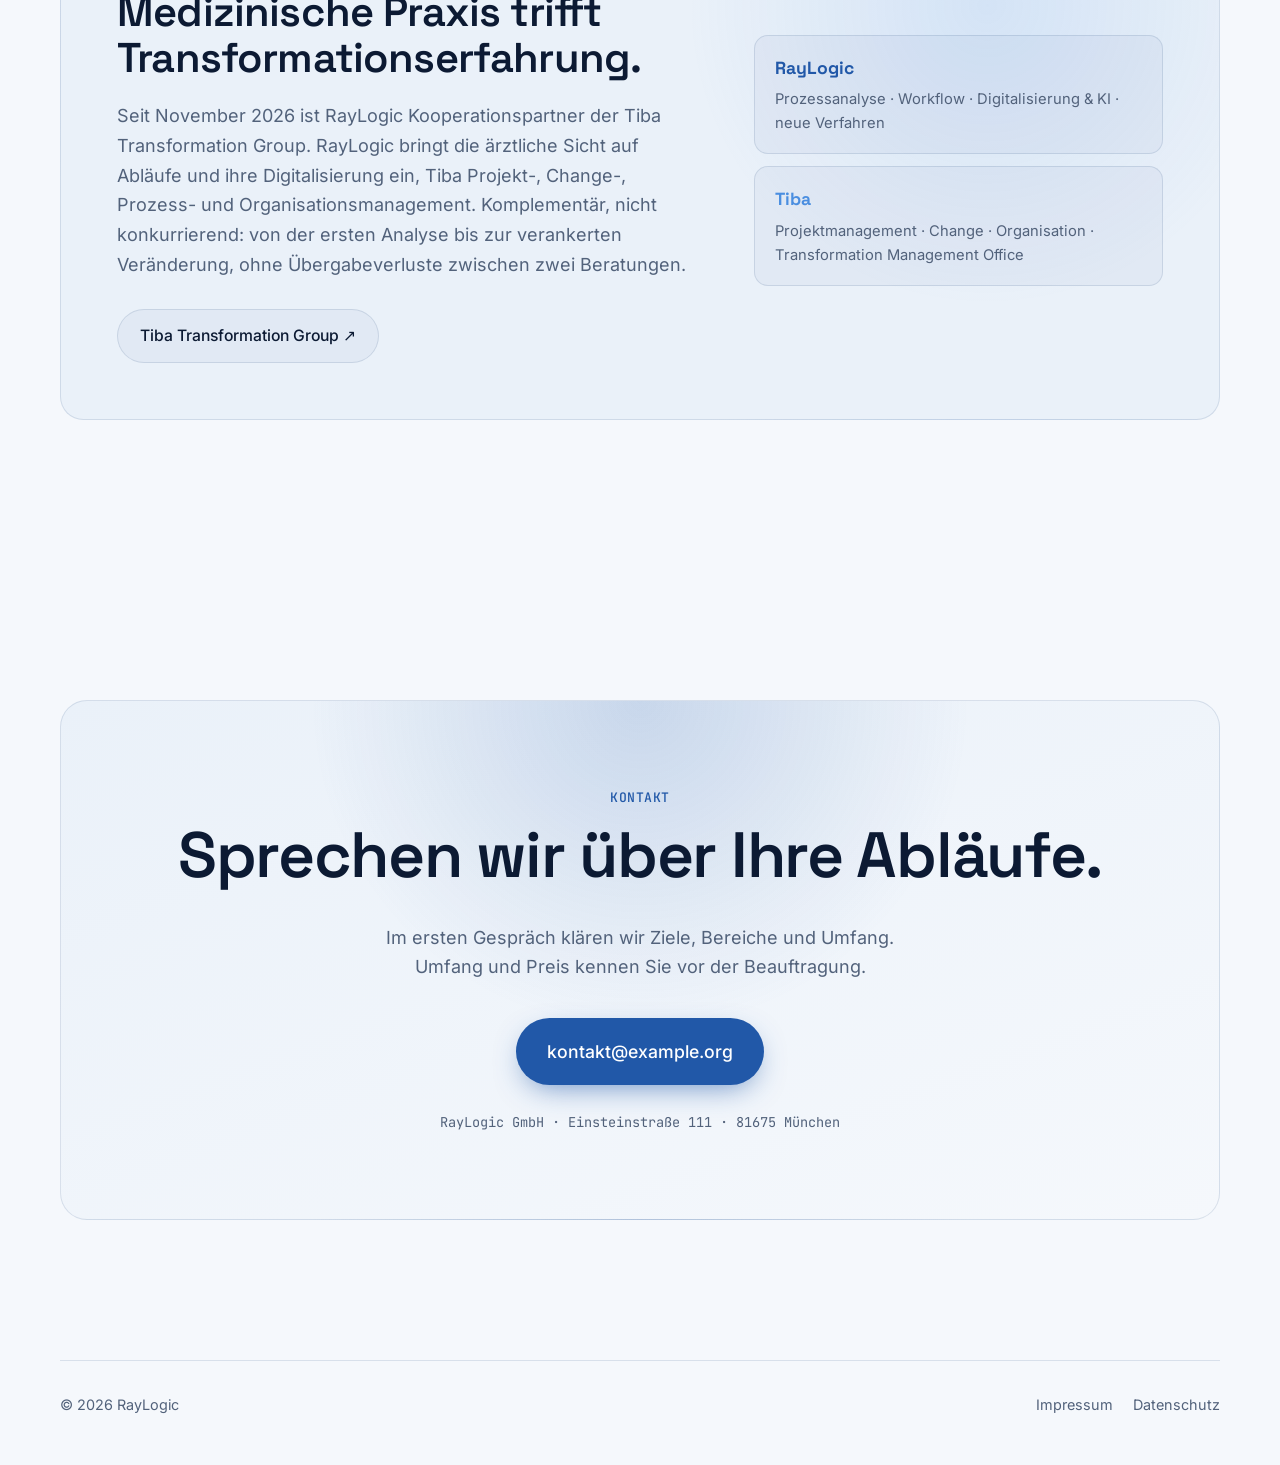
==== commit 0662ed41: "Use logo colours, healthcare headline and patient-flow hero animation Replace the radiation-field he" ====
--- a/raylogic-site/site/index.html
+++ b/raylogic-site/site/index.html
@@ -3,13 +3,14 @@
 <head>
   <meta charset="utf-8">
   <meta name="viewport" content="width=device-width, initial-scale=1, viewport-fit=cover">
-  <title>RayLogic – Prozess- und Digitalisierungsberatung</title>
+  <title>RayLogic – Prozessberatung für das Gesundheitswesen</title>
   <meta name="description" content="RayLogic GmbH – ärztlich geführte Prozess- und Digitalisierungsberatung für Praxen, MVZ und Kliniken aus München.">
-  <meta name="theme-color" content="#0b0f17" media="(prefers-color-scheme: dark)">
-  <meta name="theme-color" content="#f6f7fb" media="(prefers-color-scheme: light)">
+  <meta name="theme-color" content="#08111f" media="(prefers-color-scheme: dark)">
+  <meta name="theme-color" content="#f5f8fc" media="(prefers-color-scheme: light)">
   <meta property="og:title" content="RayLogic">
   <meta property="og:type" content="website">
-  <link rel="icon" href="assets/img/favicon.svg" type="image/svg+xml">
+  <link rel="icon" href="assets/img/favicon-64.png" type="image/png">
+  <link rel="apple-touch-icon" href="assets/img/apple-touch-icon.png">
   <link rel="preload" href="assets/fonts/inter-var.woff2" as="font" type="font/woff2" crossorigin>
   <link rel="preload" href="assets/fonts/space-grotesk-var.woff2" as="font" type="font/woff2" crossorigin>
   <link rel="stylesheet" href="assets/css/main.css">
@@ -21,11 +22,8 @@
 
   <header class="site-header" data-header>
     <a class="brand" href="#top" aria-label="RayLogic – zum Seitenanfang">
-      <svg class="brand-mark" viewBox="0 0 32 32" aria-hidden="true">
-        <circle cx="16" cy="16" r="4.5" />
-        <path d="M16 2v7M16 23v7M2 16h7M23 16h7M6.1 6.1l4.95 4.95M20.95 20.95l4.95 4.95M6.1 25.9l4.95-4.95M20.95 11.05l4.95-4.95" />
-      </svg>
-      <span>Ray<b>Logic</b></span>
+      <img class="brand-mark" src="assets/img/raylogic-mark.png" alt="" width="217" height="244">
+      <span>RAYLOGIC</span>
     </a>
     <button class="nav-toggle" aria-expanded="false" aria-controls="nav" data-nav-toggle>
       <span class="sr-only">Menü</span><i></i><i></i>
@@ -46,25 +44,20 @@
       <div class="hero-inner">
         <p class="eyebrow reveal">
           <span class="dot"></span>
-          Ärztlich geführte Prozess- und Digitalisierungsberatung · München
+          Klar denken · Strategisch handeln · Effizient wachsen
         </p>
         <h1 class="hero-title reveal" data-split>
-          Klar denken.<br> Strategisch handeln.<br> <em>Effizient wachsen.</em>
+          Bessere Abläufe im Gesundheitswesen.<br> <em>Ärztlich gedacht.</em>
         </h1>
         <p class="lead reveal">
-          RayLogic analysiert Abläufe in Praxen, MVZ und Kliniken aus ärztlicher Sicht, macht sie effizienter und digitalisiert sie, auch mit KI. Damit Teams entlastet werden, ohne dass die Behandlungsqualität leidet.
+          RayLogic ist eine ärztlich geführte Prozess- und Digitalisierungsberatung für Praxen, MVZ und Kliniken. Wir analysieren Patientenpfade, beseitigen Engpässe und digitalisieren Abläufe, auch mit KI. Damit Teams entlastet werden, ohne dass die Behandlungsqualität leidet.
         </p>
         <div class="hero-actions reveal">
           <a class="btn btn-primary" href="#kontakt" data-magnetic>Erstgespräch vereinbaren</a>
           <a class="btn btn-ghost" href="#leistungen">Leistungen ansehen</a>
         </div>
       </div>
-      <div class="hero-legend reveal" aria-hidden="true">
-        <span class="iso-95">95 %</span>
-        <span class="iso-80">80 %</span>
-        <span class="iso-50">50 %</span>
-        <span class="iso-20">20 %</span>
-      </div>
+      <p class="hero-phase" data-hero-phase data-state="ist" aria-hidden="true">Ist-Ablauf · Engpass Diagnostik</p>
       <a class="scroll-hint" href="#leistungen" aria-label="Weiter nach unten"><span></span></a>
     </section>
 
--- a/raylogic-site/site/assets/css/main.css
+++ b/raylogic-site/site/assets/css/main.css
@@ -20,23 +20,22 @@
 }
 
 /* ---------- Tokens ---------- */
+/* Markenfarben aus dem Logo: Navy #183f78 · Royal #2158a8 · Himmelblau #66a6f0 */
 :root {
-  --bg: #0b0f17;
-  --bg-2: #0f1520;
-  --surface: rgb(255 255 255 / 0.04);
-  --surface-2: rgb(255 255 255 / 0.07);
-  --line: rgb(255 255 255 / 0.09);
-  --text: #e8ecf3;
-  --muted: #8b95a8;
-  --accent: #38e1c6;
-  --accent-2: #5b8cff;
-  --accent-ink: #04120f;
-
-  /* Isodosen-Farben (klassisches TPS-Schema) */
-  --iso-95: #ff5a4e;
-  --iso-80: #ffb547;
-  --iso-50: #38e1c6;
-  --iso-20: #5b8cff;
+  --brand-navy: #183f78;
+  --brand-royal: #2158a8;
+  --brand-sky: #66a6f0;
+
+  --bg: #08111f;
+  --bg-2: #0c1a2e;
+  --surface: rgb(120 170 240 / 0.05);
+  --surface-2: rgb(120 170 240 / 0.09);
+  --line: rgb(140 180 240 / 0.13);
+  --text: #e8eef8;
+  --muted: #8d9db6;
+  --accent: #66a6f0;
+  --accent-2: #3f7fd0;
+  --accent-ink: #061226;
 
   --radius: 18px;
   --radius-sm: 10px;
@@ -56,37 +55,33 @@
 
 @media (prefers-color-scheme: light) {
   :root:not([data-theme="dark"]) {
-    --bg: #f6f7fb;
-    --bg-2: #eef1f7;
-    --surface: rgb(10 20 40 / 0.035);
-    --surface-2: rgb(10 20 40 / 0.06);
-    --line: rgb(10 20 40 / 0.1);
-    --text: #0d1422;
-    --muted: #586174;
-    --accent: #0aa58d;
-    --accent-2: #3463e0;
+    --bg: #f5f8fc;
+    --bg-2: #eaf1f9;
+    --surface: rgb(24 63 120 / 0.04);
+    --surface-2: rgb(24 63 120 / 0.075);
+    --line: rgb(24 63 120 / 0.13);
+    --text: #0c1a33;
+    --muted: #52627b;
+    --accent: #2158a8;
+    --accent-2: #4a8ee0;
     --accent-ink: #ffffff;
-    --iso-50: #0aa58d;
-    --iso-20: #3463e0;
-    --shadow: 0 20px 50px -25px rgb(20 30 60 / 0.35);
+    --shadow: 0 20px 50px -25px rgb(24 63 120 / 0.35);
     color-scheme: light;
   }
 }
 
 :root[data-theme="light"] {
-  --bg: #f6f7fb;
-  --bg-2: #eef1f7;
-  --surface: rgb(10 20 40 / 0.035);
-  --surface-2: rgb(10 20 40 / 0.06);
-  --line: rgb(10 20 40 / 0.1);
-  --text: #0d1422;
-  --muted: #586174;
-  --accent: #0aa58d;
-  --accent-2: #3463e0;
+  --bg: #f5f8fc;
+  --bg-2: #eaf1f9;
+  --surface: rgb(24 63 120 / 0.04);
+  --surface-2: rgb(24 63 120 / 0.075);
+  --line: rgb(24 63 120 / 0.13);
+  --text: #0c1a33;
+  --muted: #52627b;
+  --accent: #2158a8;
+  --accent-2: #4a8ee0;
   --accent-ink: #ffffff;
-  --iso-50: #0aa58d;
-  --iso-20: #3463e0;
-  --shadow: 0 20px 50px -25px rgb(20 30 60 / 0.35);
+  --shadow: 0 20px 50px -25px rgb(24 63 120 / 0.35);
   color-scheme: light;
 }
 
@@ -148,12 +143,9 @@
 }
 .site-header.is-hidden { transform: translateY(-100%); }
 
-.brand { display: inline-flex; align-items: center; gap: 10px; font: 500 1.2rem var(--font-display); letter-spacing: -0.02em; }
-.brand b { font-weight: 700; color: var(--accent); }
-.brand-mark { width: 28px; height: 28px; fill: none; stroke: currentColor; stroke-width: 1.6; stroke-linecap: round; }
-.brand-mark circle { fill: var(--accent); stroke: none; }
-.brand:hover .brand-mark { animation: spin 1.2s var(--ease-out); }
-@keyframes spin { to { transform: rotate(180deg); } }
+.brand { display: inline-flex; align-items: center; gap: 12px; font: 500 1.05rem var(--font-display); letter-spacing: 0.2em; color: var(--accent); }
+.brand-mark { width: auto; height: 32px; transition: transform 0.6s var(--ease-spring); }
+.brand:hover .brand-mark { transform: rotate(-6deg) scale(1.06); }
 
 .nav { display: flex; gap: 4px; align-items: center; }
 .nav a {
@@ -254,7 +246,7 @@
 }
 .hero-title em {
   font-style: normal; display: inline;
-  background: linear-gradient(100deg, var(--accent) 10%, var(--accent-2) 60%, var(--iso-80) 110%);
+  background: linear-gradient(100deg, var(--accent) 0%, var(--accent-2) 55%, var(--accent) 110%);
   background-size: 200% 100%;
   -webkit-background-clip: text; background-clip: text; color: transparent;
   animation: shimmer 8s ease-in-out infinite alternate;
@@ -263,16 +255,23 @@
 .lead { font-size: clamp(1.05rem, 0.6vw + 0.95rem, 1.3rem); color: var(--muted); margin-bottom: 36px; }
 .hero-actions { display: flex; flex-wrap: wrap; gap: 12px; }
 
-.hero-legend {
-  position: absolute; right: max(var(--gutter), calc((100% - 1160px) / 2)); bottom: 72px;
-  display: flex; gap: 14px; font: 500 0.75rem var(--font-mono); color: var(--muted);
-}
-.hero-legend span { display: inline-flex; align-items: center; gap: 6px; }
-.hero-legend span::before { content: ""; width: 14px; height: 2px; background: var(--c); border-radius: 2px; }
-.iso-95 { --c: var(--iso-95); } .iso-80 { --c: var(--iso-80); } .iso-50 { --c: var(--iso-50); } .iso-20 { --c: var(--iso-20); }
+.hero-phase {
+  position: absolute; right: max(var(--gutter), calc((100% - 1160px) / 2)); bottom: 72px; margin: 0;
+  display: inline-flex; align-items: center; gap: 10px;
+  padding: 7px 14px; border-radius: 999px; border: 1px solid var(--line);
+  background: color-mix(in srgb, var(--bg) 70%, transparent); backdrop-filter: blur(6px);
+  font: 500 0.75rem var(--font-mono); color: var(--muted);
+  transition: color 0.6s, border-color 0.6s;
+}
+.hero-phase::before { content: ""; width: 8px; height: 8px; border-radius: 50%; background: var(--muted); transition: background 0.6s, box-shadow 0.6s; }
+.hero-phase[data-state="soll"] { color: var(--text); border-color: color-mix(in srgb, var(--accent) 45%, var(--line)); }
+.hero-phase[data-state="soll"]::before { background: var(--accent); box-shadow: 0 0 0 4px color-mix(in srgb, var(--accent) 25%, transparent); }
+@media (max-width: 1099px) {
+  .hero { align-items: end; padding-top: calc(var(--header-h) + 34svh); }
+  .hero-phase { top: calc(var(--header-h) + 36svh); bottom: auto; right: var(--gutter); }
+}
 @media (max-width: 760px) {
-  .hero-legend { display: none; }
-  .hero { align-items: end; padding-top: calc(var(--header-h) + 34svh); }
+  .hero-phase { display: none; }
   .hero::after { background: linear-gradient(to bottom, transparent 25%, var(--bg) 62%, color-mix(in srgb, var(--bg) 80%, transparent) 85%, var(--bg)); }
 }
 
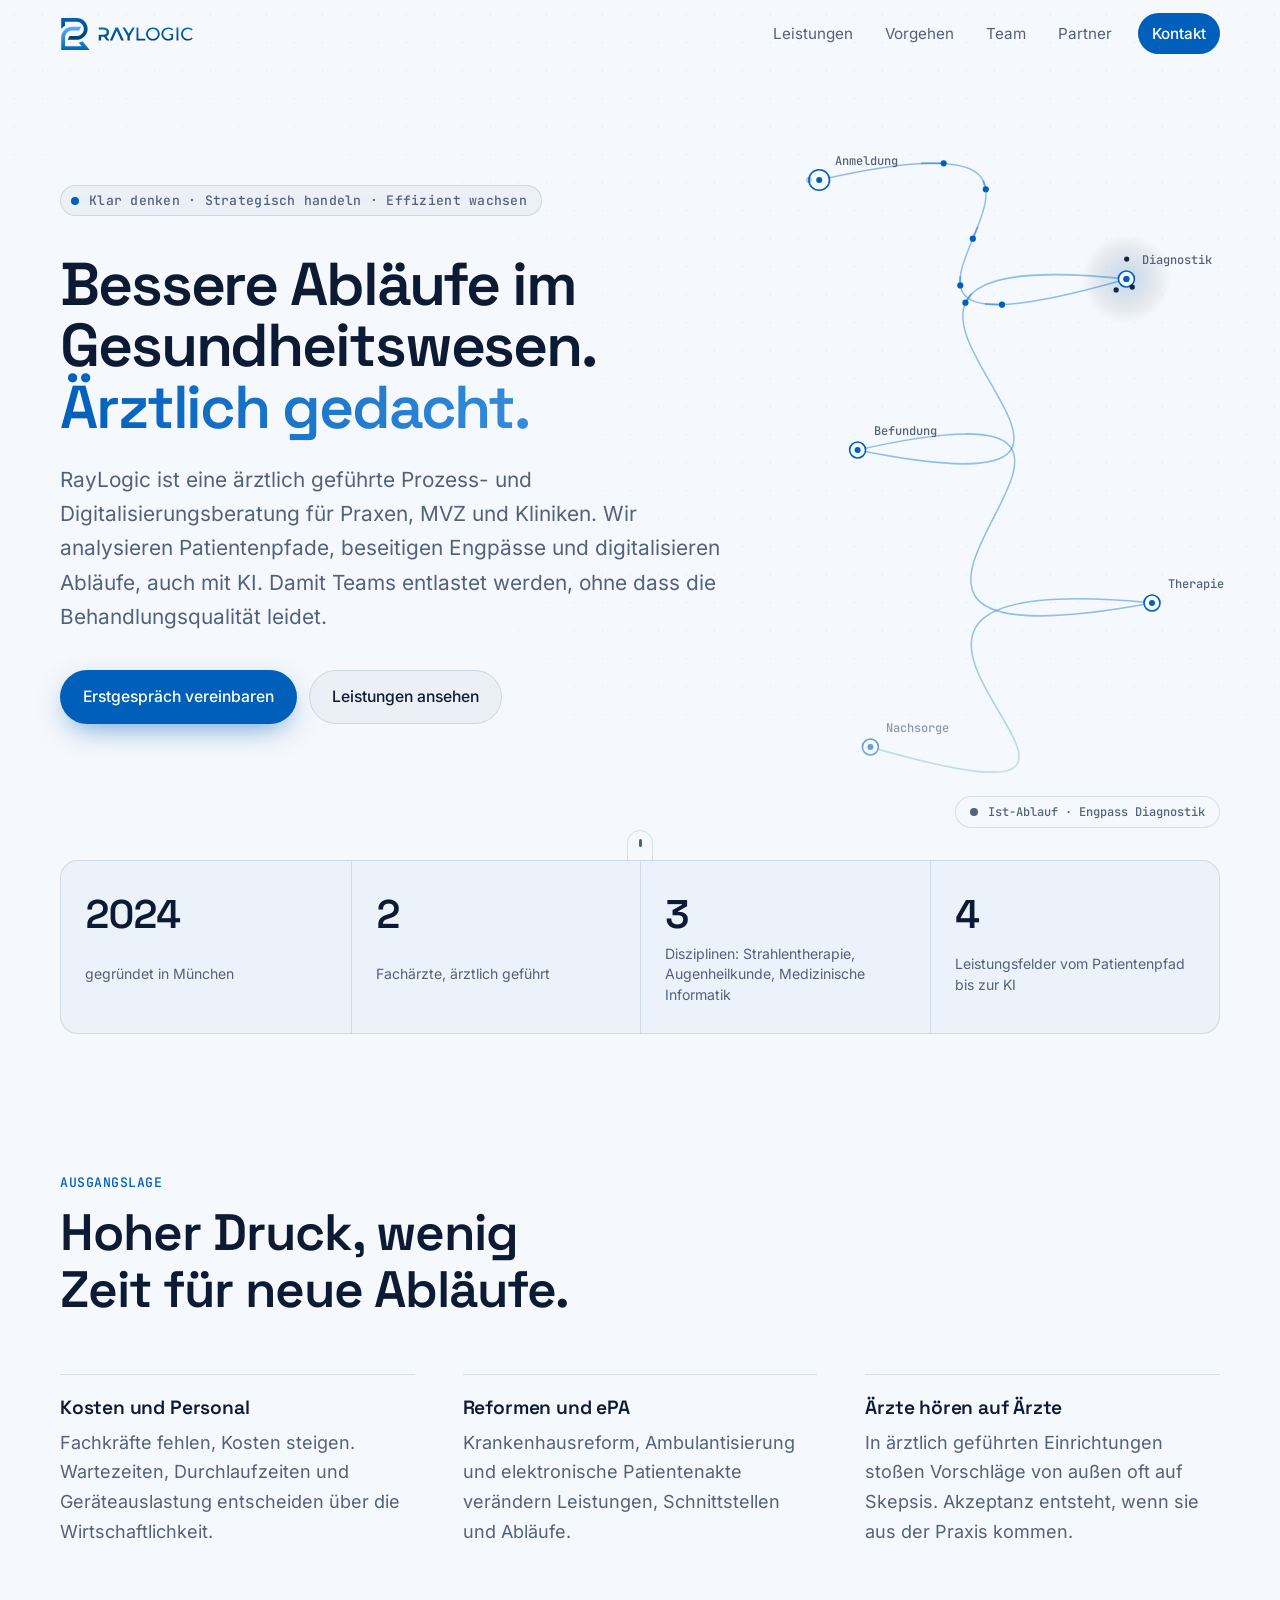
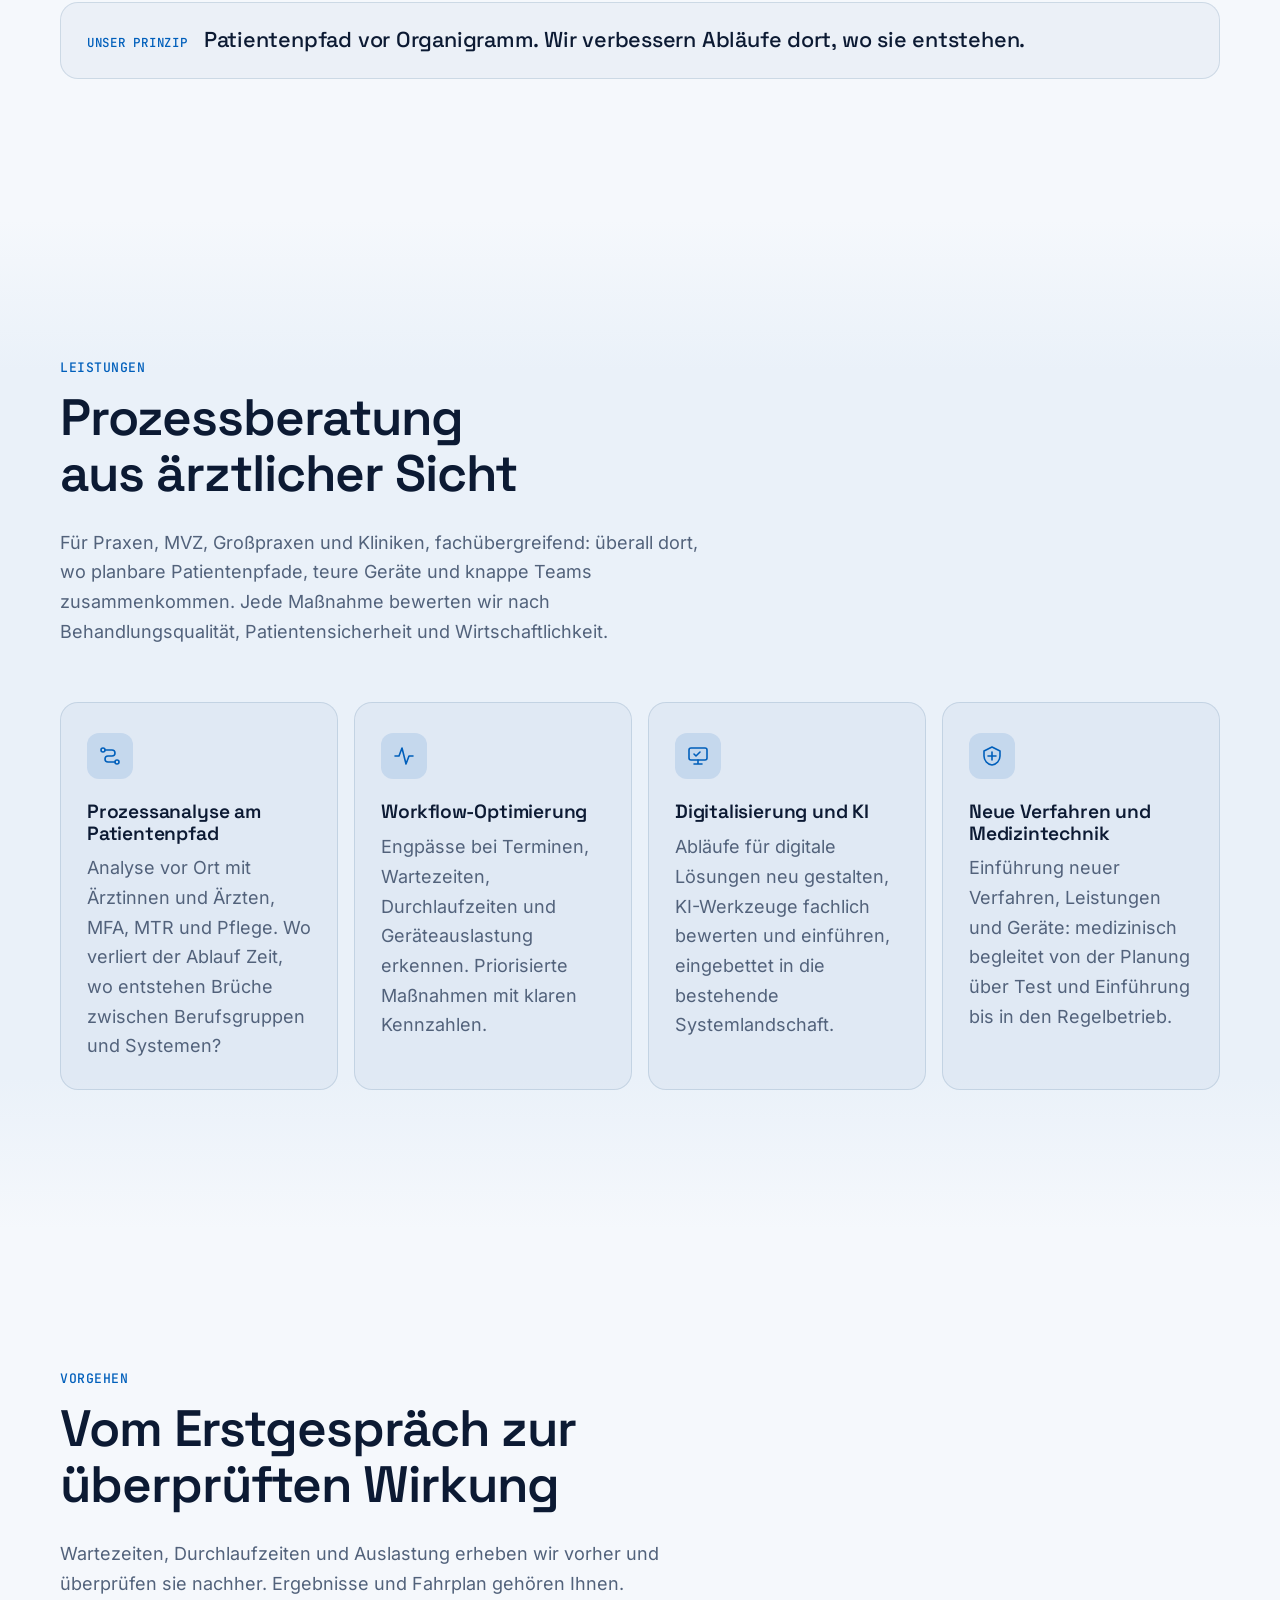
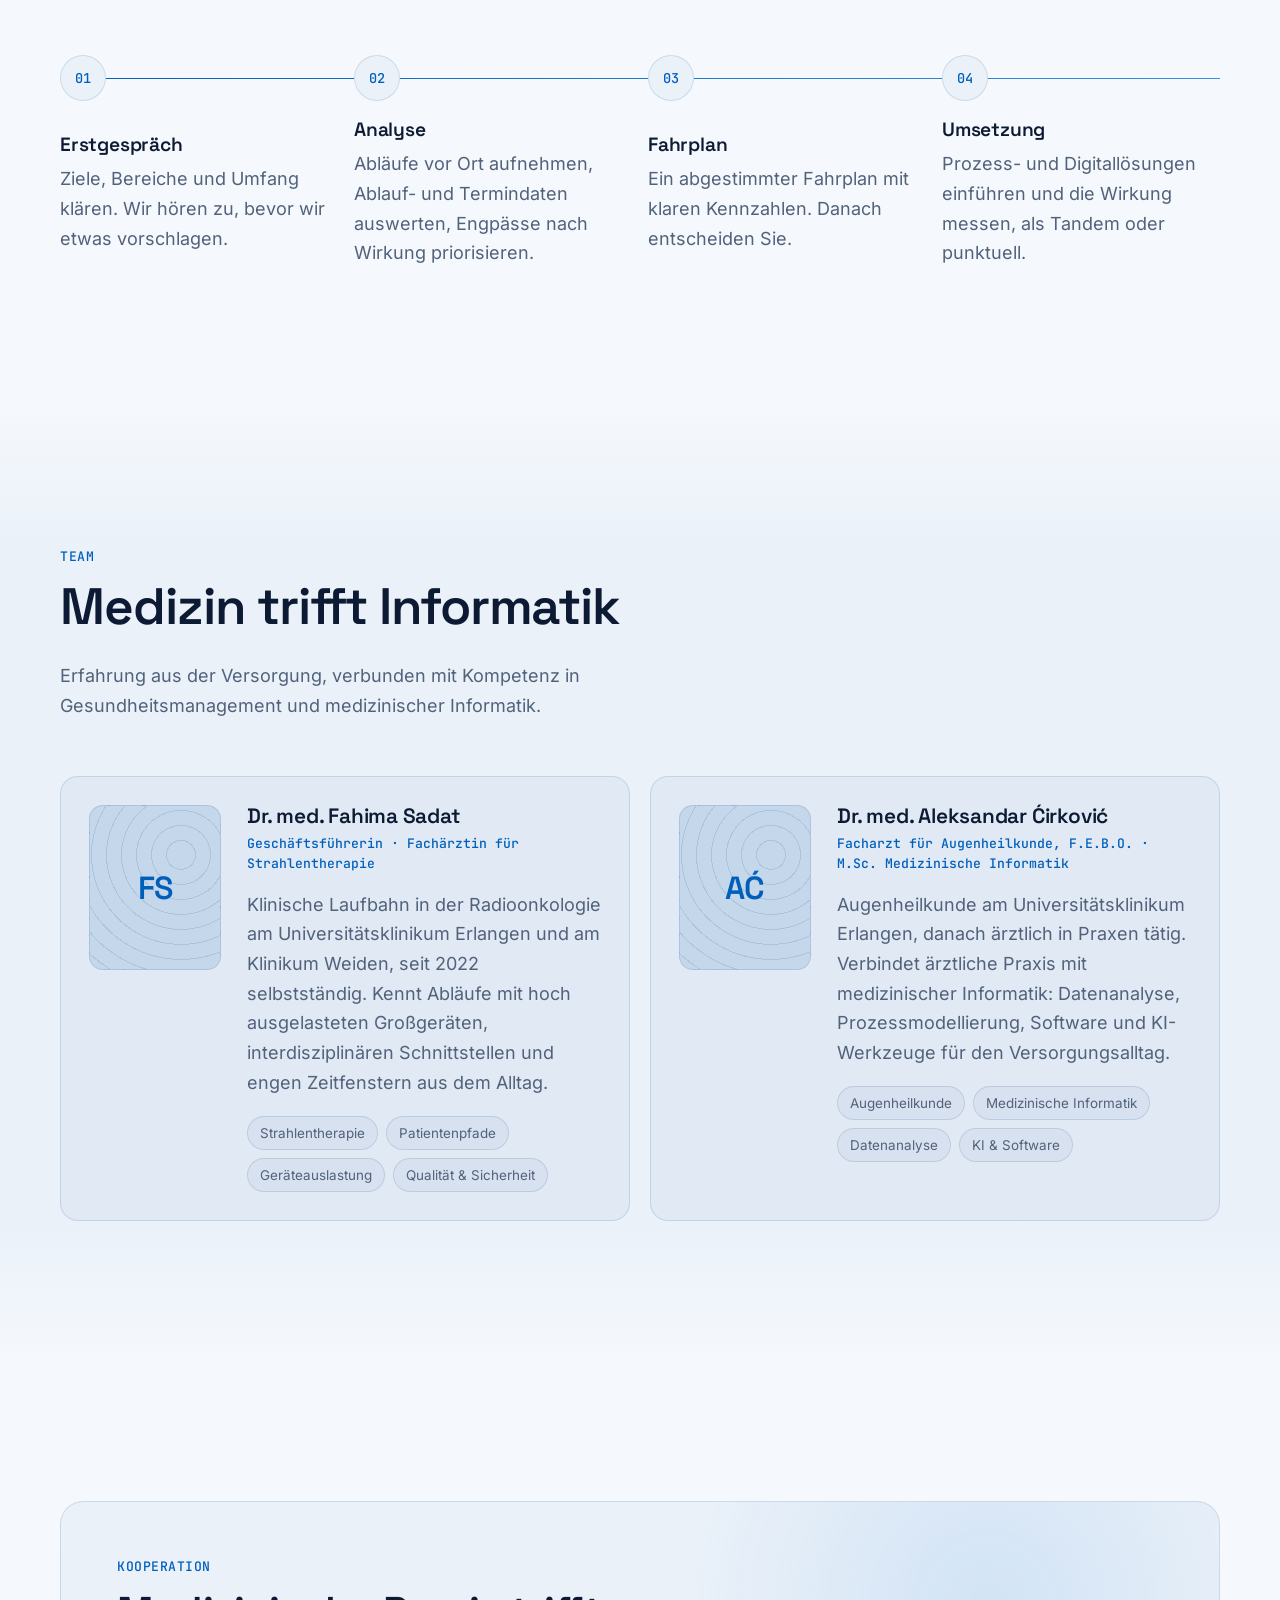
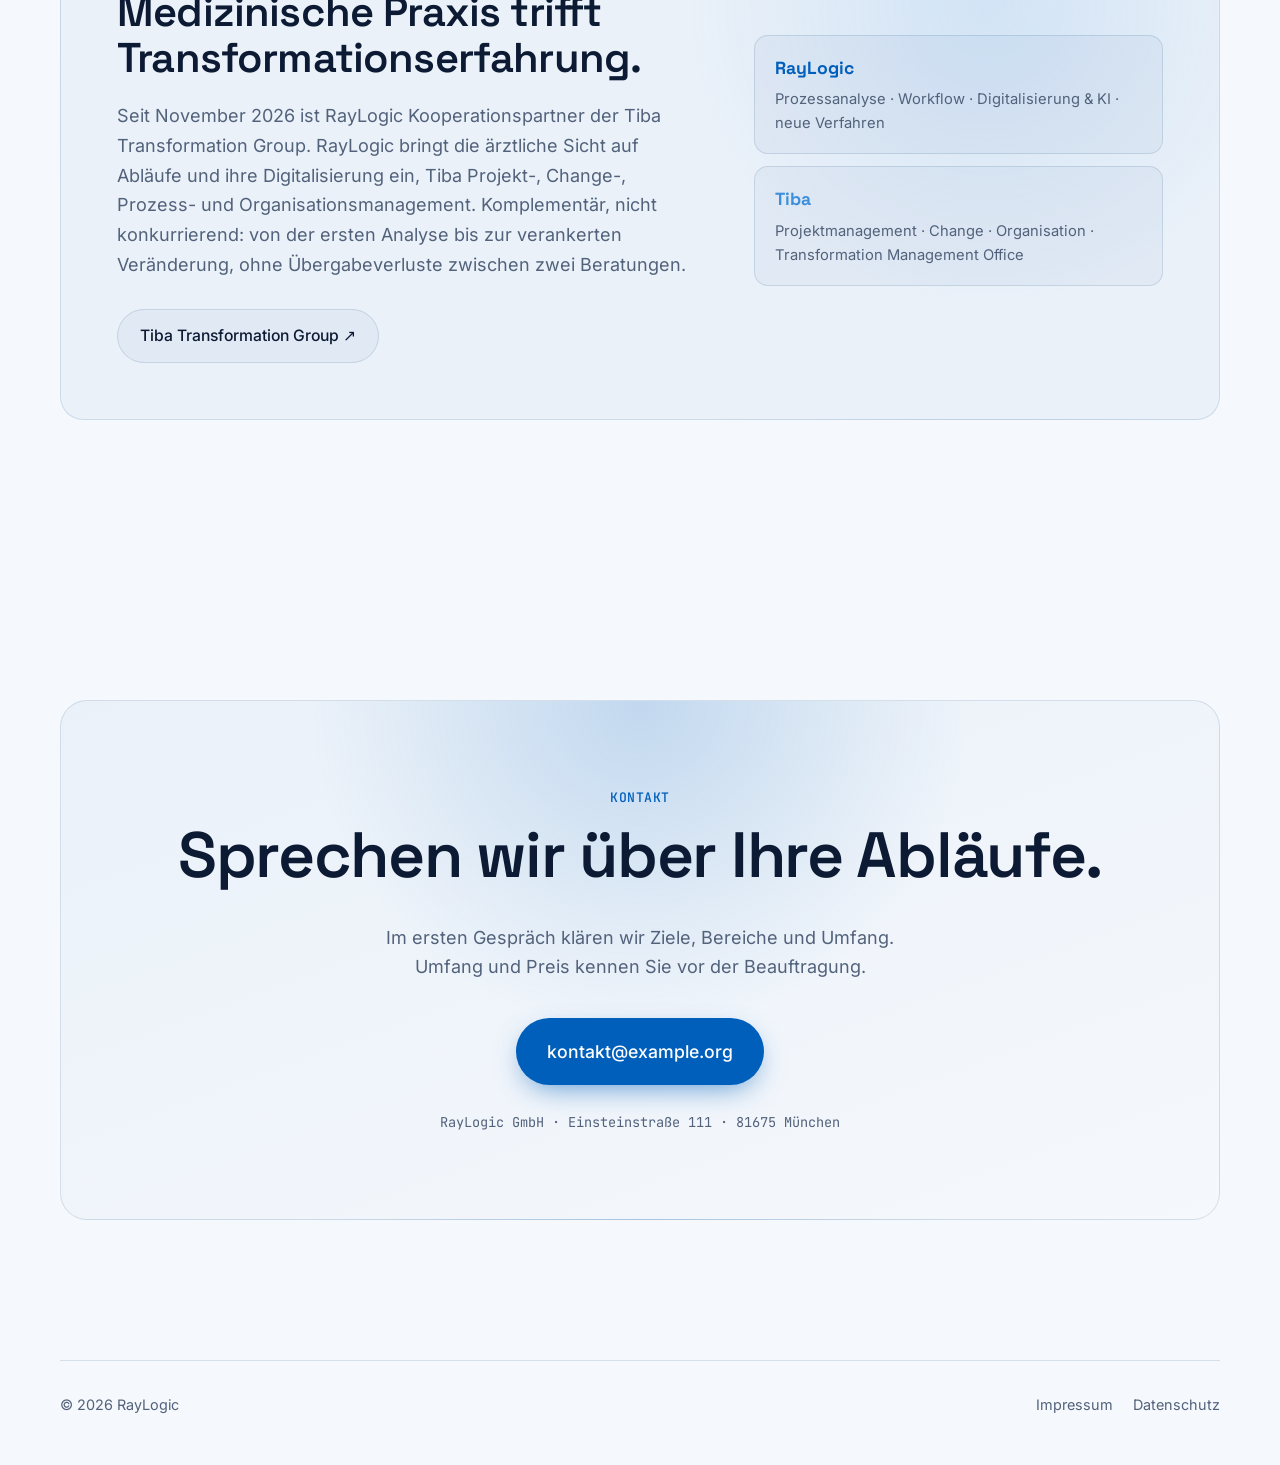
==== commit d58e6db1: "Add vector logo variants and use them on the site Generate horizontal, vertical, compact and mark-on" ====
--- a/raylogic-site/site/index.html
+++ b/raylogic-site/site/index.html
@@ -9,7 +9,8 @@
   <meta name="theme-color" content="#f5f8fc" media="(prefers-color-scheme: light)">
   <meta property="og:title" content="RayLogic">
   <meta property="og:type" content="website">
-  <link rel="icon" href="assets/img/favicon-64.png" type="image/png">
+  <link rel="icon" href="assets/img/raylogic-bildmarke.svg" type="image/svg+xml">
+  <link rel="icon" href="assets/img/favicon-64.png" type="image/png" sizes="64x64">
   <link rel="apple-touch-icon" href="assets/img/apple-touch-icon.png">
   <link rel="preload" href="assets/fonts/inter-var.woff2" as="font" type="font/woff2" crossorigin>
   <link rel="preload" href="assets/fonts/space-grotesk-var.woff2" as="font" type="font/woff2" crossorigin>
@@ -21,9 +22,9 @@
   <div class="progress" aria-hidden="true"></div>
 
   <header class="site-header" data-header>
-    <a class="brand" href="#top" aria-label="RayLogic – zum Seitenanfang">
-      <img class="brand-mark" src="assets/img/raylogic-mark.png" alt="" width="217" height="244">
-      <span>RAYLOGIC</span>
+    <a class="brand" href="#top" aria-label="RayLogic – zur Startseite">
+      <img class="brand-logo logo-on-dark" src="assets/img/raylogic-horizontal-dunkel.svg" alt="RayLogic" width="512" height="130">
+      <img class="brand-logo logo-on-light" src="assets/img/raylogic-horizontal.svg" alt="" width="512" height="130">
     </a>
     <button class="nav-toggle" aria-expanded="false" aria-controls="nav" data-nav-toggle>
       <span class="sr-only">Menü</span><i></i><i></i>
--- a/raylogic-site/site/assets/css/main.css
+++ b/raylogic-site/site/assets/css/main.css
@@ -20,11 +20,11 @@
 }
 
 /* ---------- Tokens ---------- */
-/* Markenfarben aus dem Logo: Navy #183f78 · Royal #2158a8 · Himmelblau #66a6f0 */
+/* Markenfarben aus der Logo-Vektordatei: Navy #003f75 · Royal #005fbb · Himmelblau #5bafff */
 :root {
-  --brand-navy: #183f78;
-  --brand-royal: #2158a8;
-  --brand-sky: #66a6f0;
+  --brand-navy: #003f75;
+  --brand-royal: #005fbb;
+  --brand-sky: #5bafff;
 
   --bg: #08111f;
   --bg-2: #0c1a2e;
@@ -33,8 +33,8 @@
   --line: rgb(140 180 240 / 0.13);
   --text: #e8eef8;
   --muted: #8d9db6;
-  --accent: #66a6f0;
-  --accent-2: #3f7fd0;
+  --accent: #5bafff;
+  --accent-2: #3b8fdc;
   --accent-ink: #061226;
 
   --radius: 18px;
@@ -57,15 +57,15 @@
   :root:not([data-theme="dark"]) {
     --bg: #f5f8fc;
     --bg-2: #eaf1f9;
-    --surface: rgb(24 63 120 / 0.04);
-    --surface-2: rgb(24 63 120 / 0.075);
-    --line: rgb(24 63 120 / 0.13);
+    --surface: rgb(0 63 117 / 0.04);
+    --surface-2: rgb(0 63 117 / 0.075);
+    --line: rgb(0 63 117 / 0.13);
     --text: #0c1a33;
     --muted: #52627b;
-    --accent: #2158a8;
-    --accent-2: #4a8ee0;
+    --accent: #005fbb;
+    --accent-2: #3b8fdc;
     --accent-ink: #ffffff;
-    --shadow: 0 20px 50px -25px rgb(24 63 120 / 0.35);
+    --shadow: 0 20px 50px -25px rgb(0 63 117 / 0.35);
     color-scheme: light;
   }
 }
@@ -73,15 +73,15 @@
 :root[data-theme="light"] {
   --bg: #f5f8fc;
   --bg-2: #eaf1f9;
-  --surface: rgb(24 63 120 / 0.04);
-  --surface-2: rgb(24 63 120 / 0.075);
-  --line: rgb(24 63 120 / 0.13);
+  --surface: rgb(0 63 117 / 0.04);
+  --surface-2: rgb(0 63 117 / 0.075);
+  --line: rgb(0 63 117 / 0.13);
   --text: #0c1a33;
   --muted: #52627b;
-  --accent: #2158a8;
-  --accent-2: #4a8ee0;
+  --accent: #005fbb;
+  --accent-2: #3b8fdc;
   --accent-ink: #ffffff;
-  --shadow: 0 20px 50px -25px rgb(24 63 120 / 0.35);
+  --shadow: 0 20px 50px -25px rgb(0 63 117 / 0.35);
   color-scheme: light;
 }
 
@@ -143,9 +143,17 @@
 }
 .site-header.is-hidden { transform: translateY(-100%); }
 
-.brand { display: inline-flex; align-items: center; gap: 12px; font: 500 1.05rem var(--font-display); letter-spacing: 0.2em; color: var(--accent); }
-.brand-mark { width: auto; height: 32px; transition: transform 0.6s var(--ease-spring); }
-.brand:hover .brand-mark { transform: rotate(-6deg) scale(1.06); }
+.brand { display: inline-flex; align-items: center; }
+.brand-logo { width: auto; height: 34px; transition: transform 0.5s var(--ease-out); }
+.brand:hover .brand-logo { transform: translateY(-1px) scale(1.02); }
+/* Logo-Variante passend zum Farbschema */
+.logo-on-light { display: none; }
+@media (prefers-color-scheme: light) {
+  :root:not([data-theme="dark"]) .logo-on-light { display: block; }
+  :root:not([data-theme="dark"]) .logo-on-dark { display: none; }
+}
+:root[data-theme="light"] .logo-on-light { display: block; }
+:root[data-theme="light"] .logo-on-dark { display: none; }
 
 .nav { display: flex; gap: 4px; align-items: center; }
 .nav a {
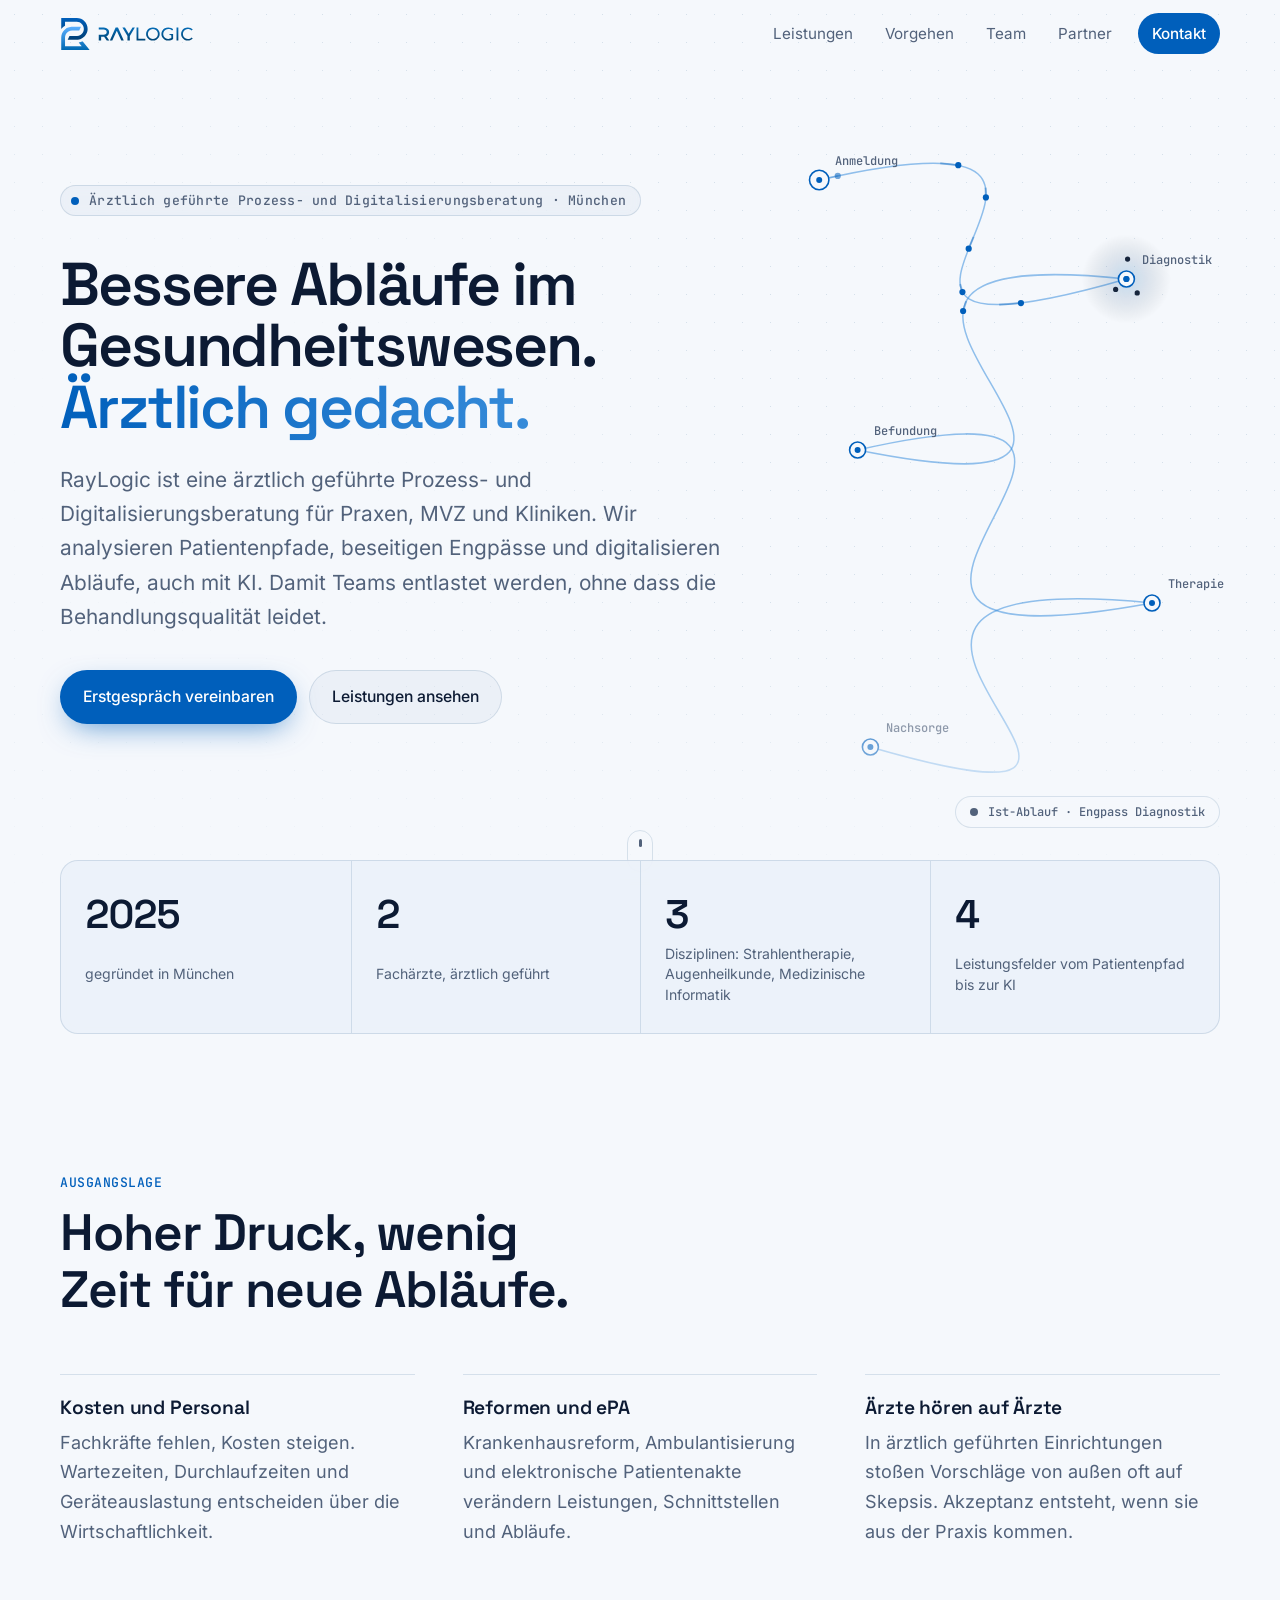
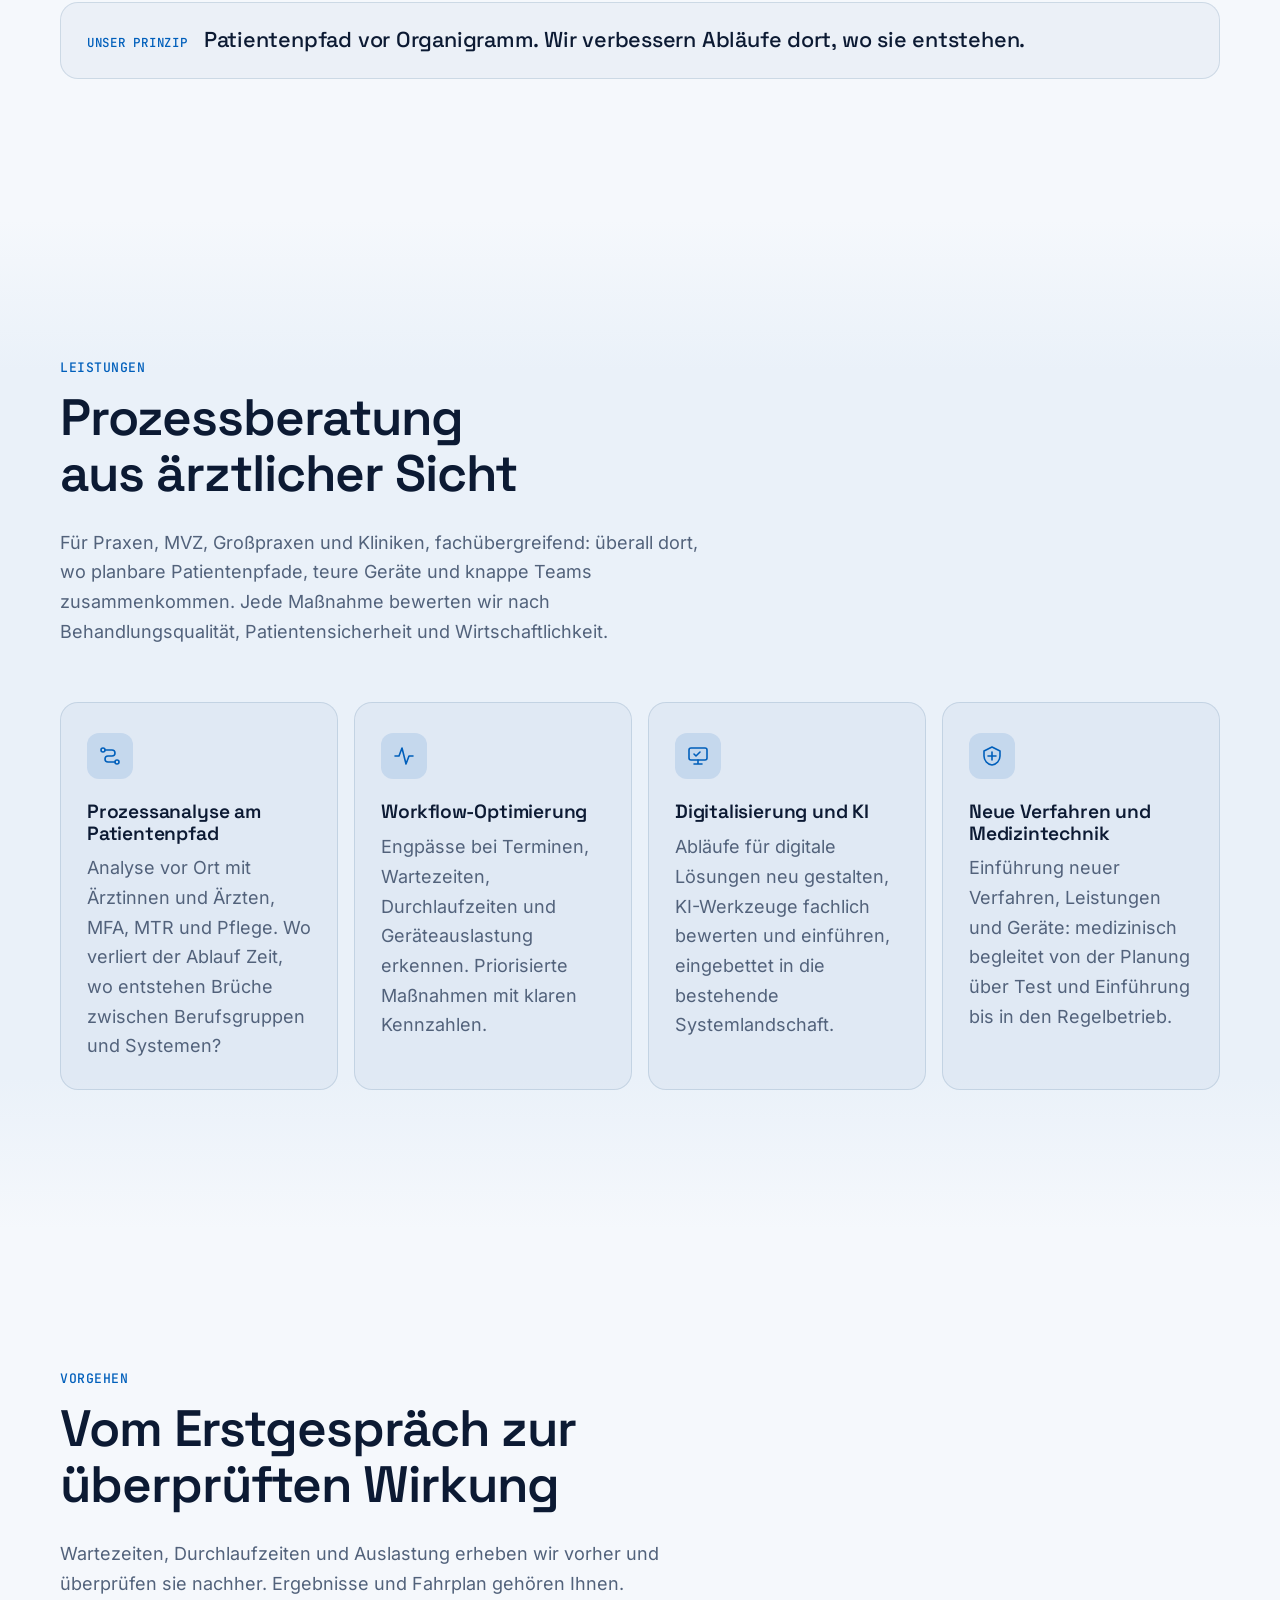
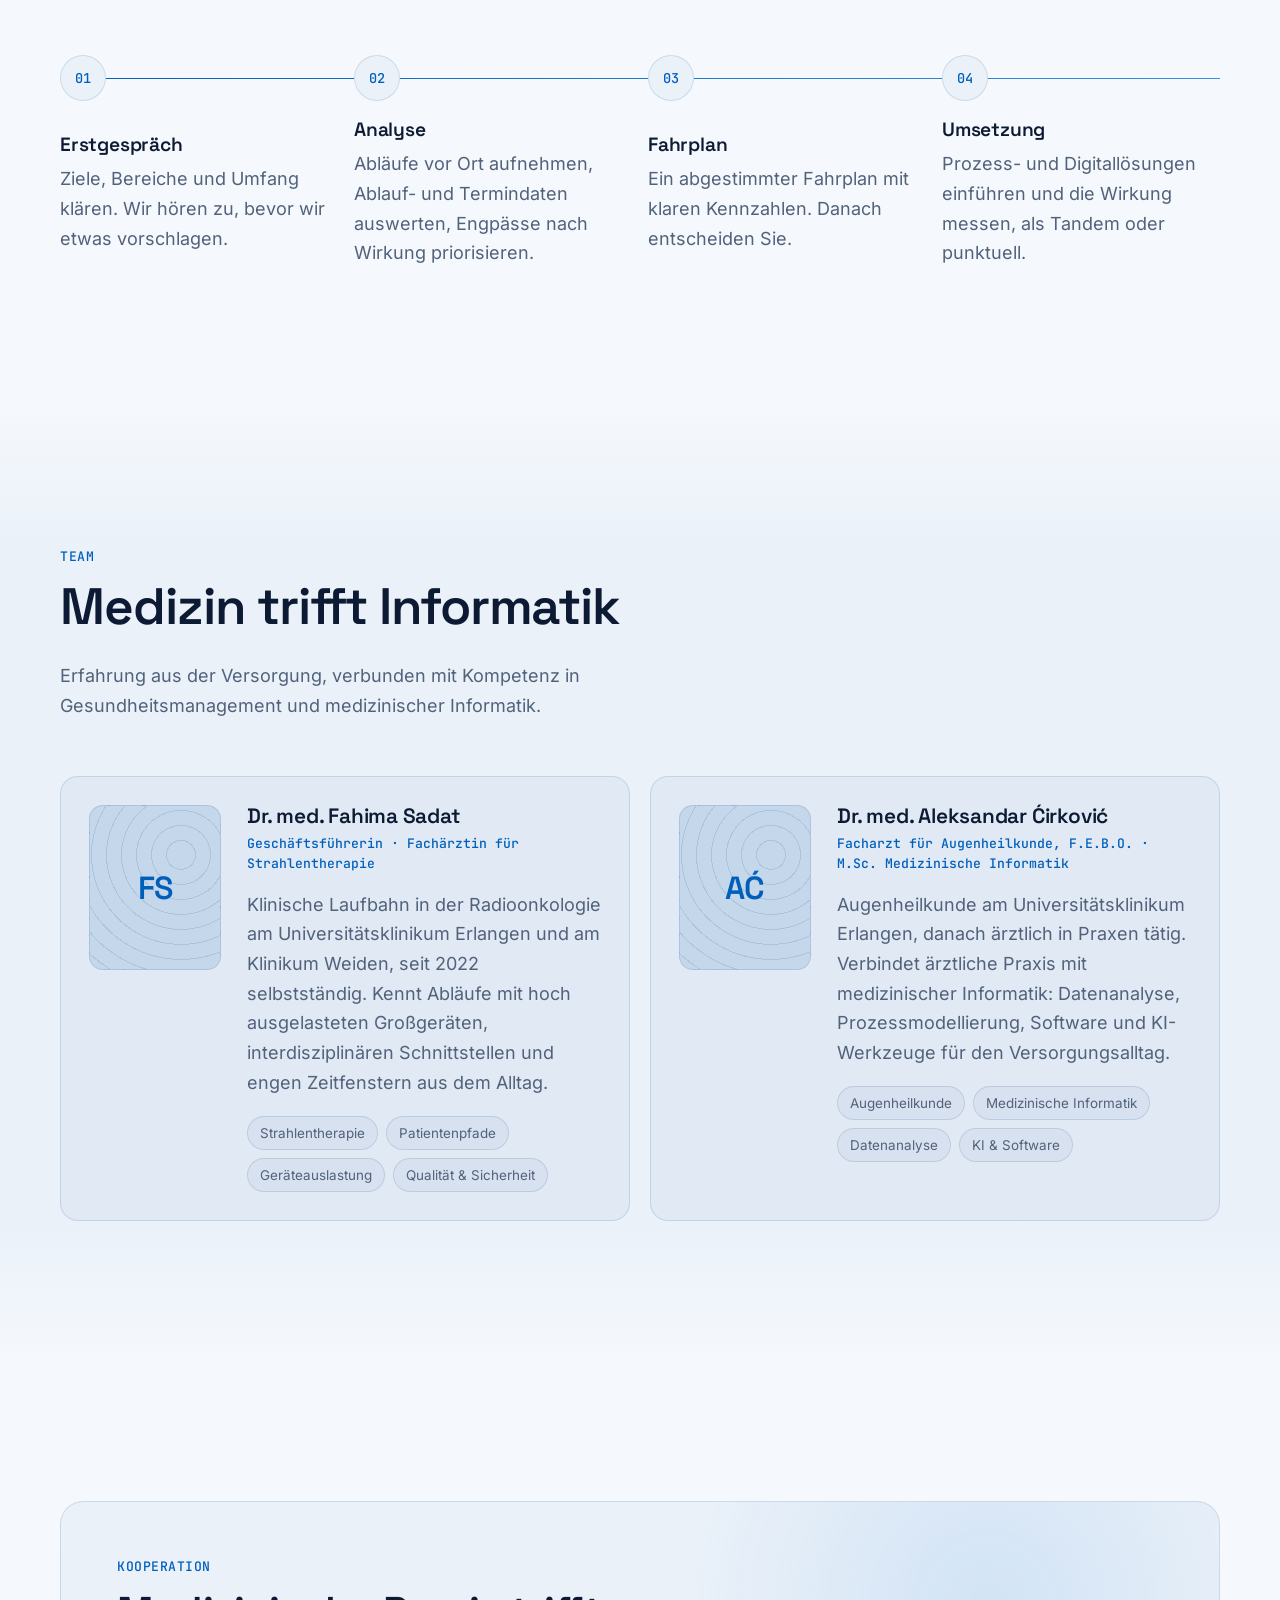
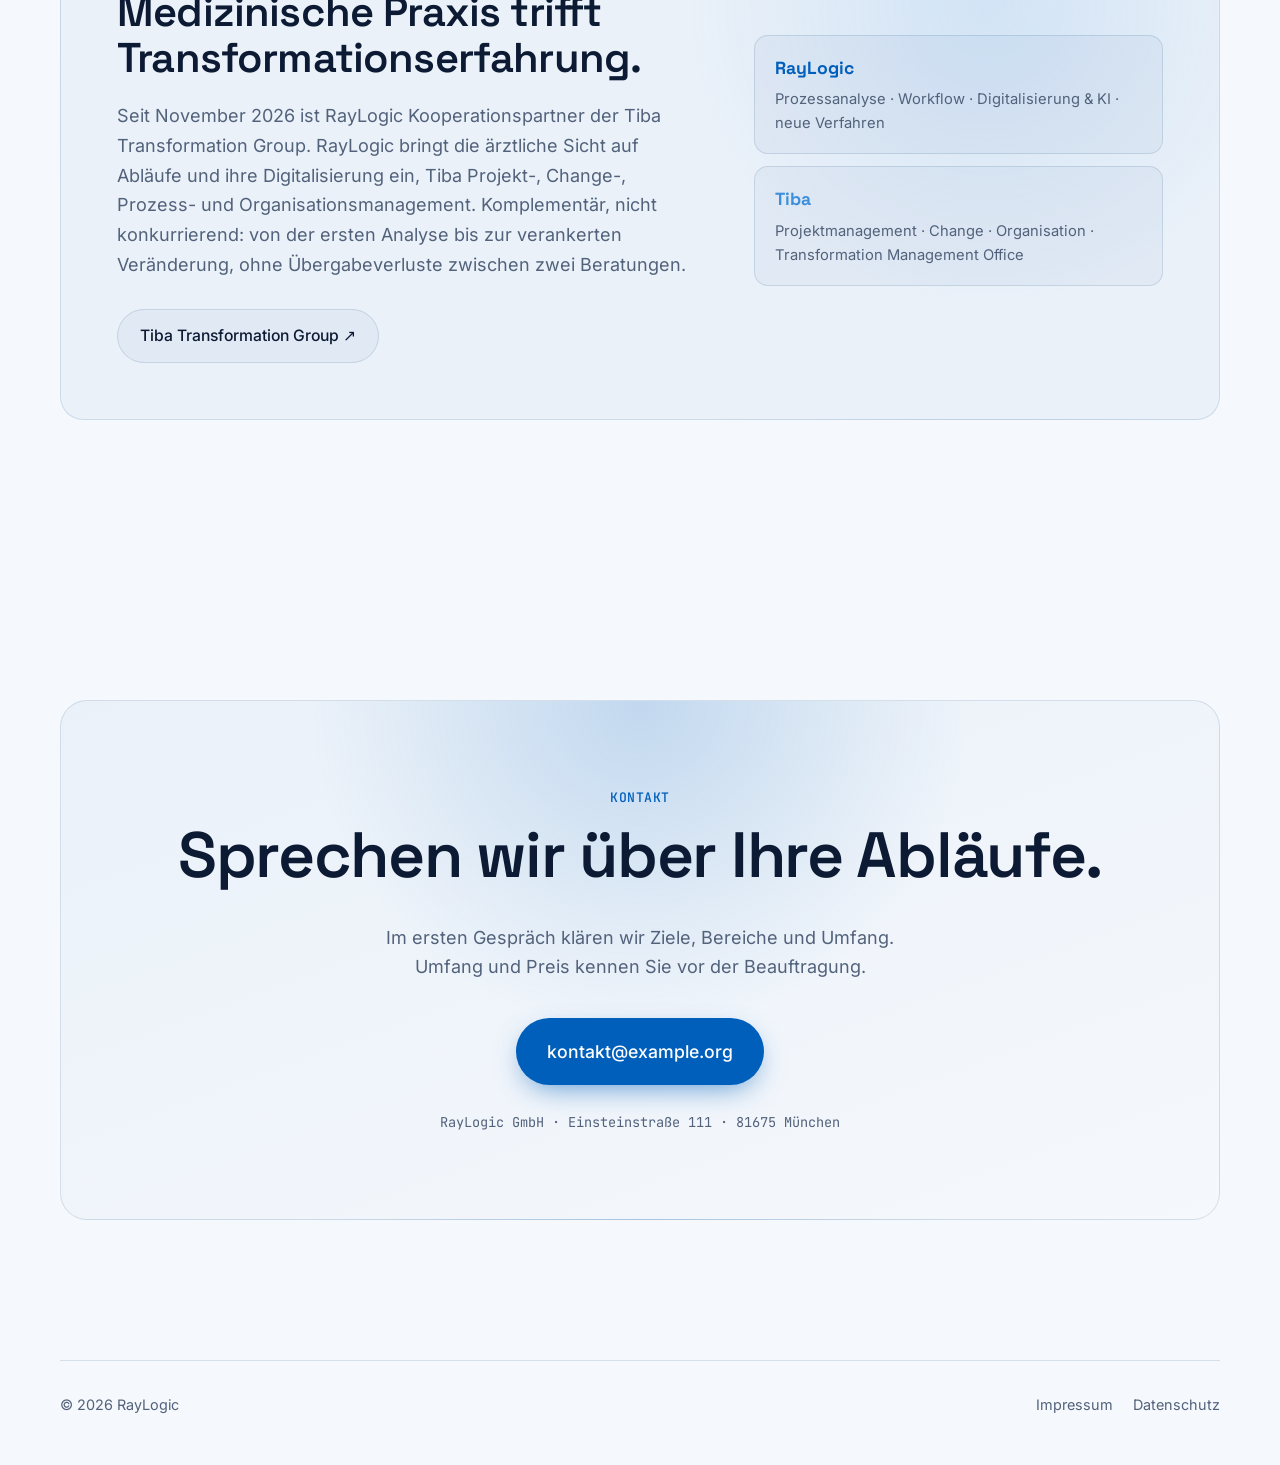
==== commit 933d4ef9: "Replace tagline eyebrow with neutral positioning line The three-word tagline is not a fixed company " ====
--- a/raylogic-site/site/index.html
+++ b/raylogic-site/site/index.html
@@ -45,7 +45,7 @@
       <div class="hero-inner">
         <p class="eyebrow reveal">
           <span class="dot"></span>
-          Klar denken · Strategisch handeln · Effizient wachsen
+          Ärztlich geführte Prozess- und Digitalisierungsberatung · München
         </p>
         <h1 class="hero-title reveal" data-split>
           Bessere Abläufe im Gesundheitswesen.<br> <em>Ärztlich gedacht.</em>
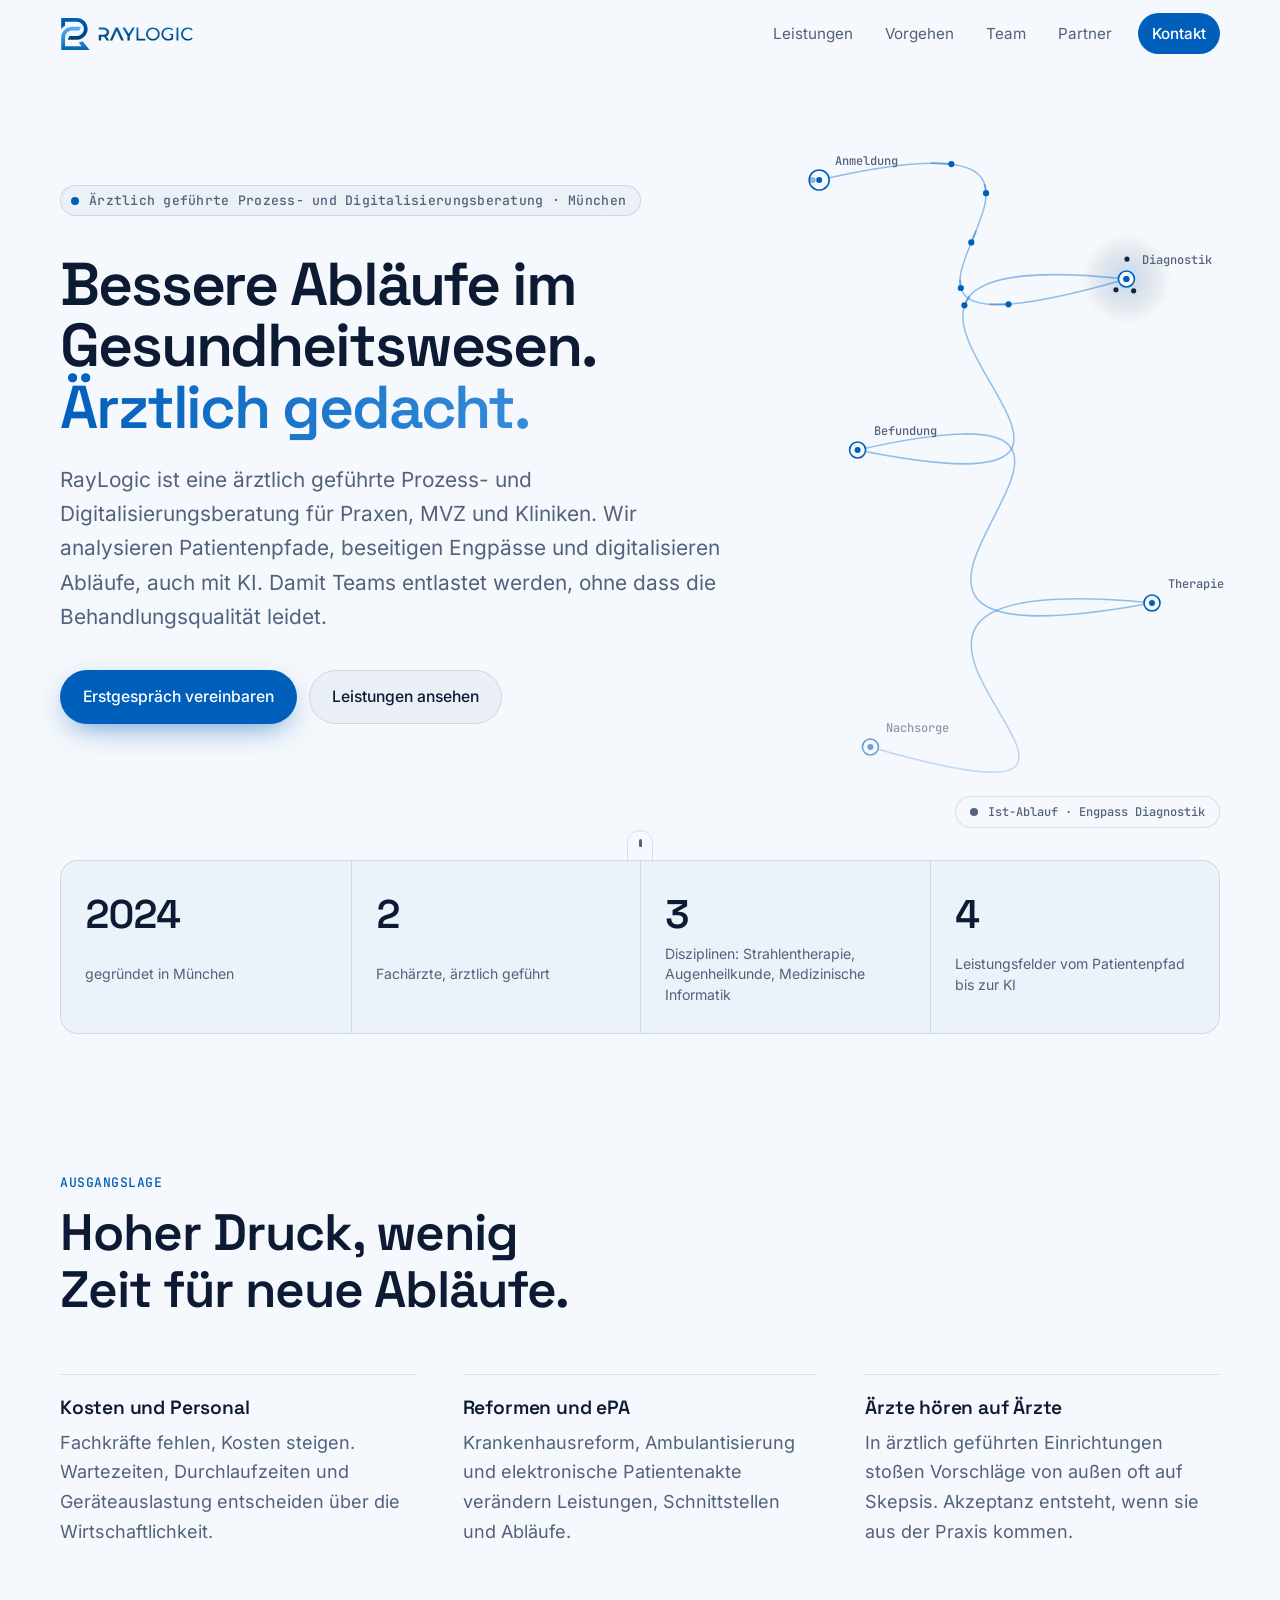
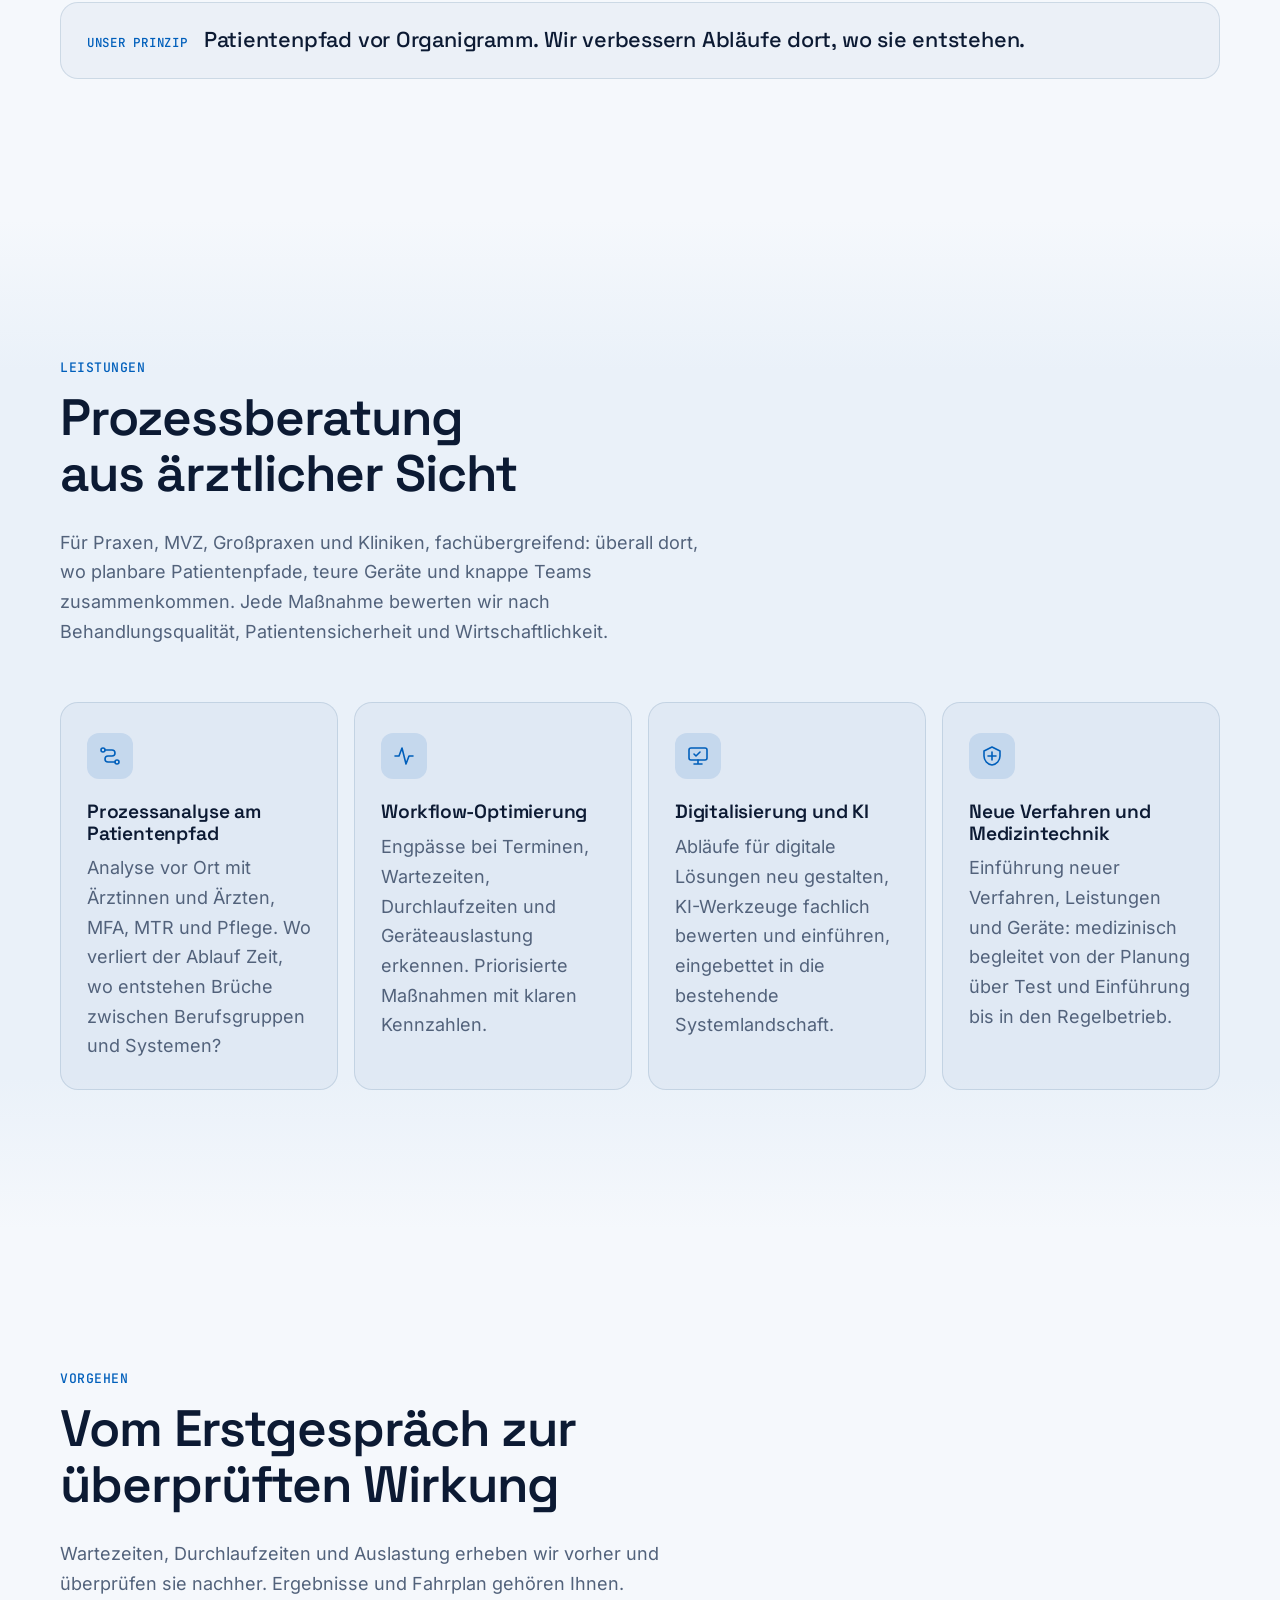
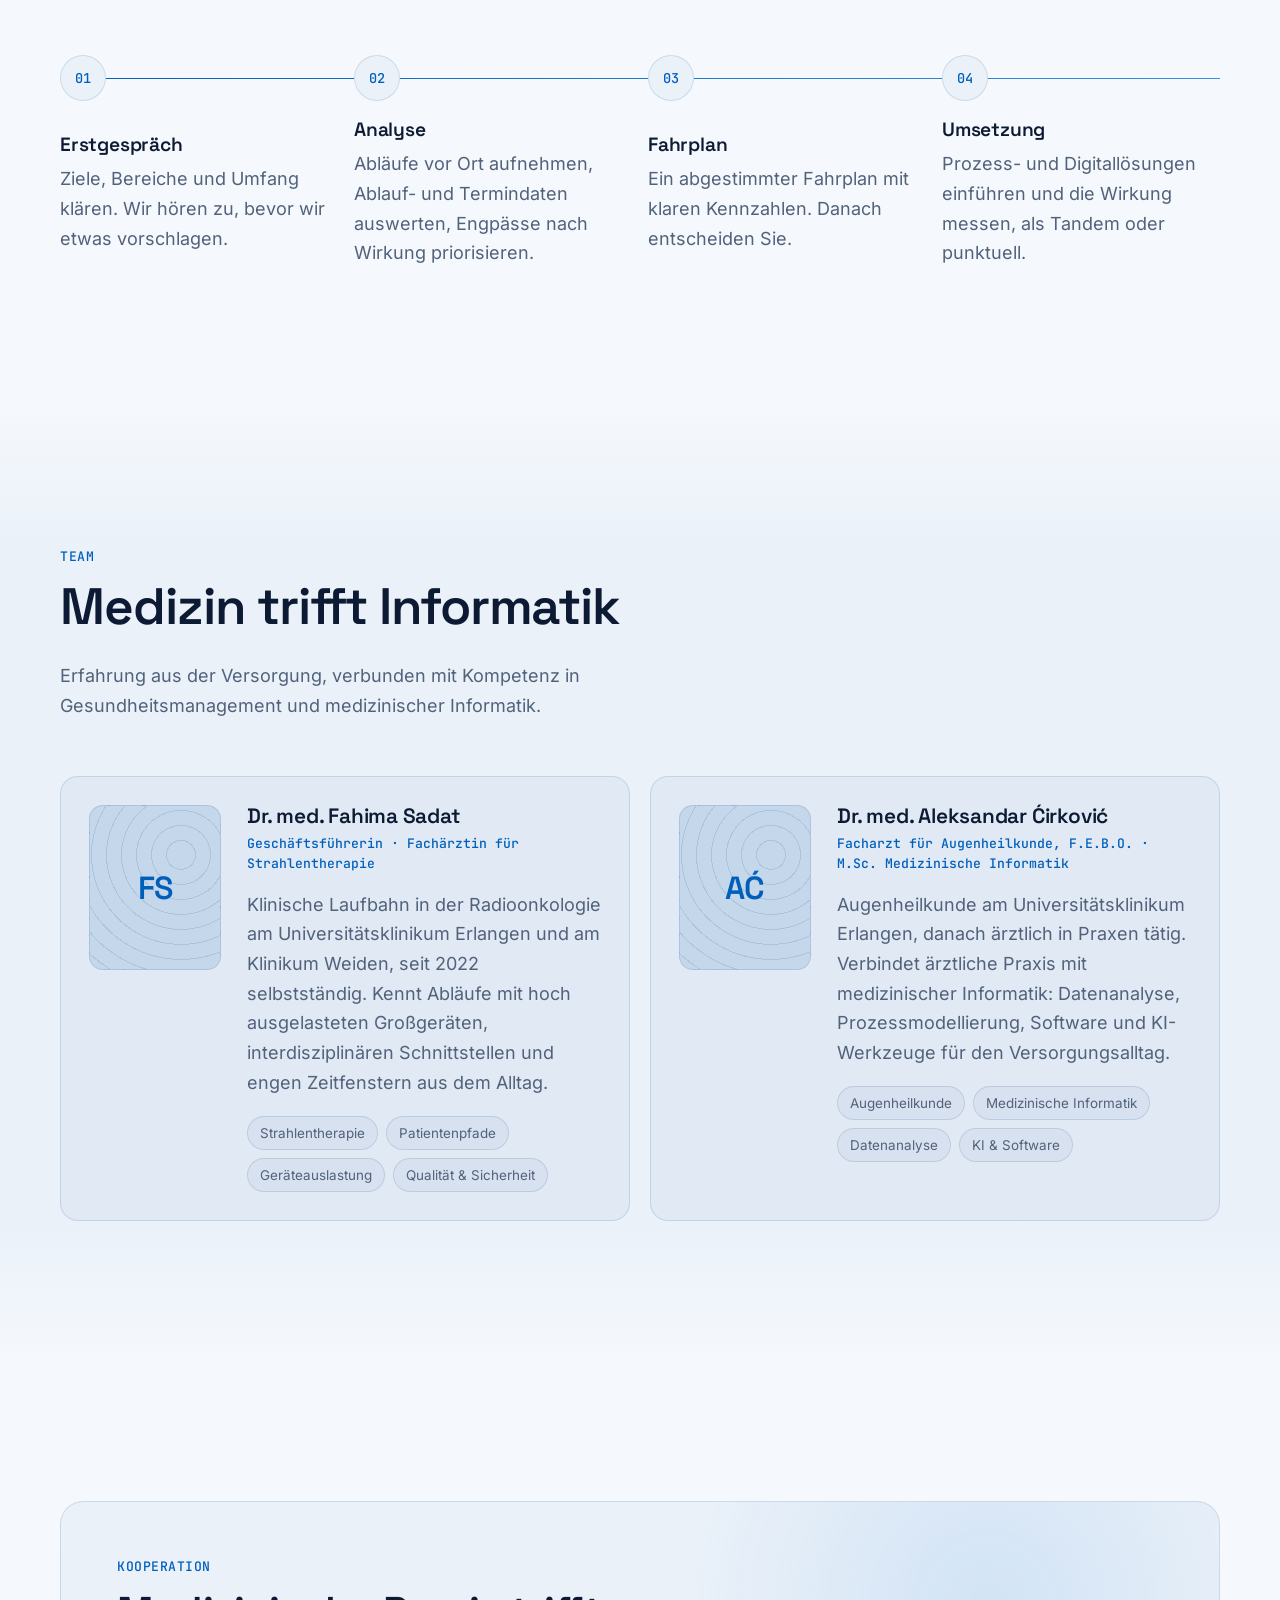
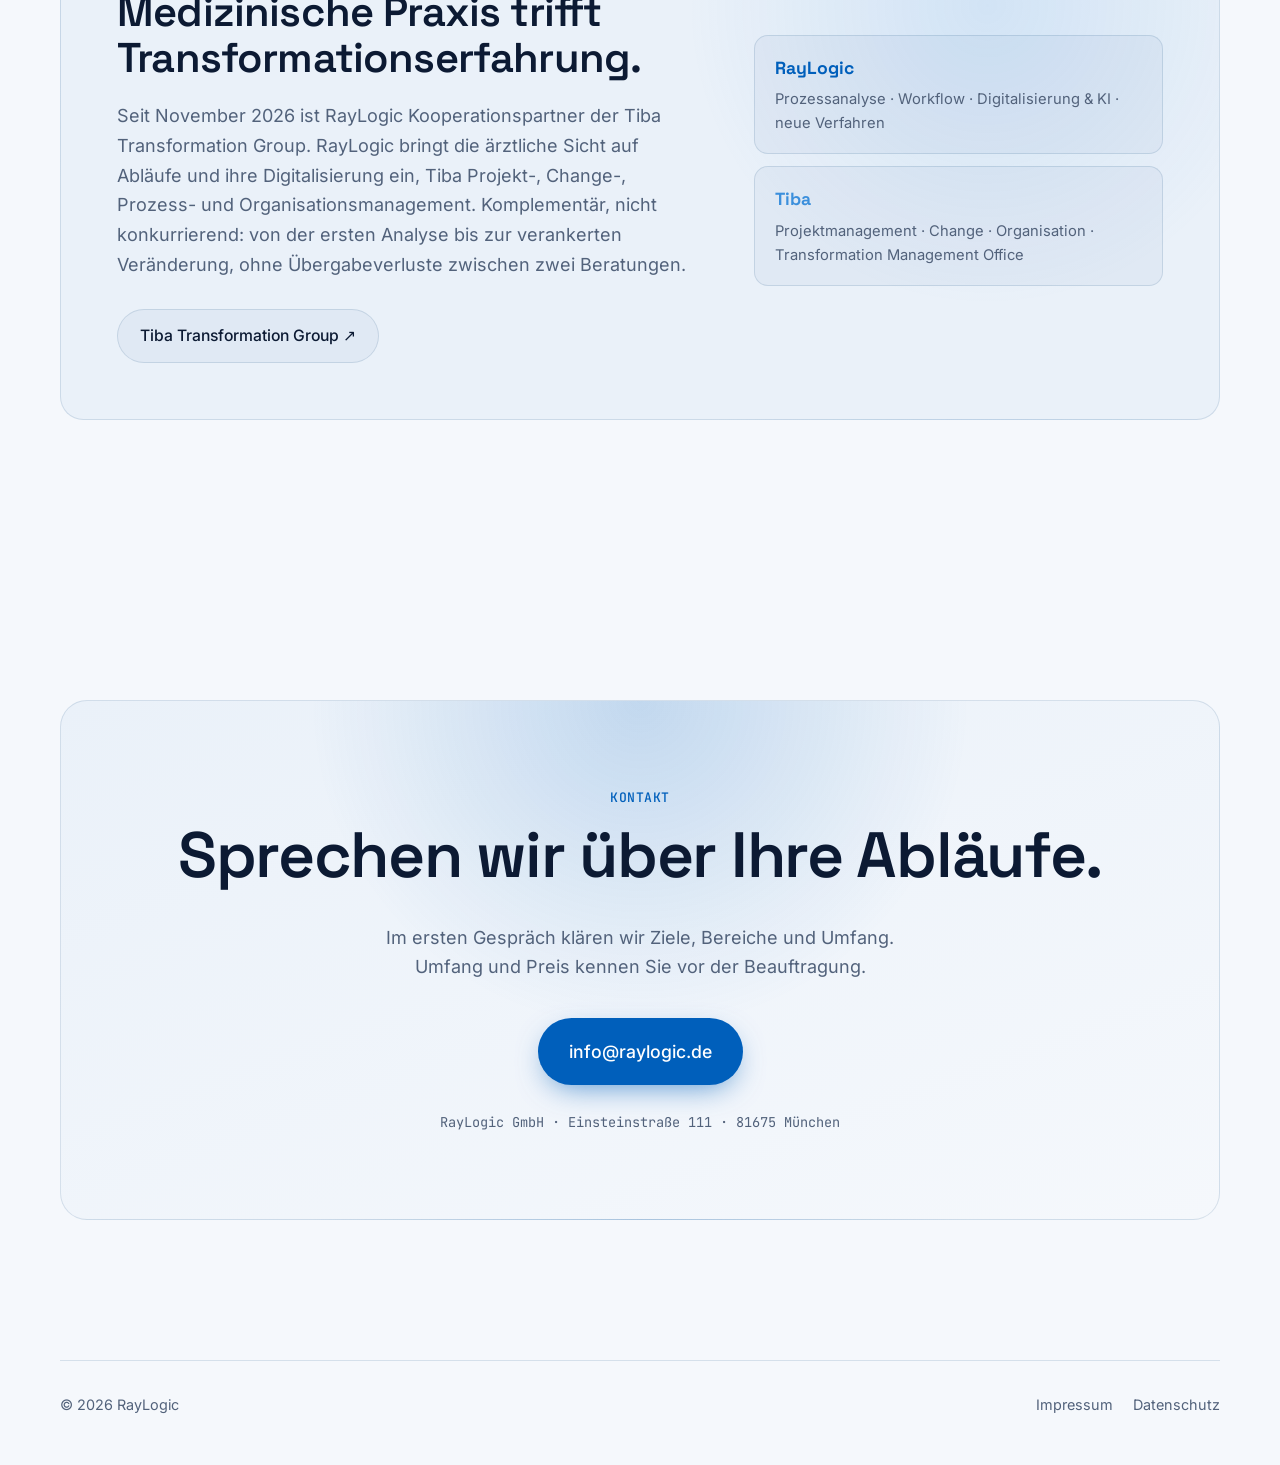
==== commit ed16f769: "Use info@raylogic.de as contact address Co-Authored-By: Claude Opus 5.5 <noreply@anthropic.com> Clau" ====
--- a/raylogic-site/site/index.html
+++ b/raylogic-site/site/index.html
@@ -201,8 +201,7 @@
         <h2>Sprechen wir über Ihre Abläufe.</h2>
         <p class="muted">Im ersten Gespräch klären wir Ziele, Bereiche und Umfang. Umfang und Preis kennen Sie vor der Beauftragung.</p>
         <div class="contact-actions">
-          <!-- TODO: geschäftliche E-Mail-Adresse eintragen -->
-          <a class="btn btn-primary btn-lg" href="mailto:kontakt@example.org" data-magnetic>kontakt@example.org</a>
+          <a class="btn btn-primary btn-lg" href="mailto:info@raylogic.de" data-magnetic>info@raylogic.de</a>
         </div>
         <p class="address">RayLogic GmbH · Einsteinstraße 111 · 81675 München</p>
       </div>
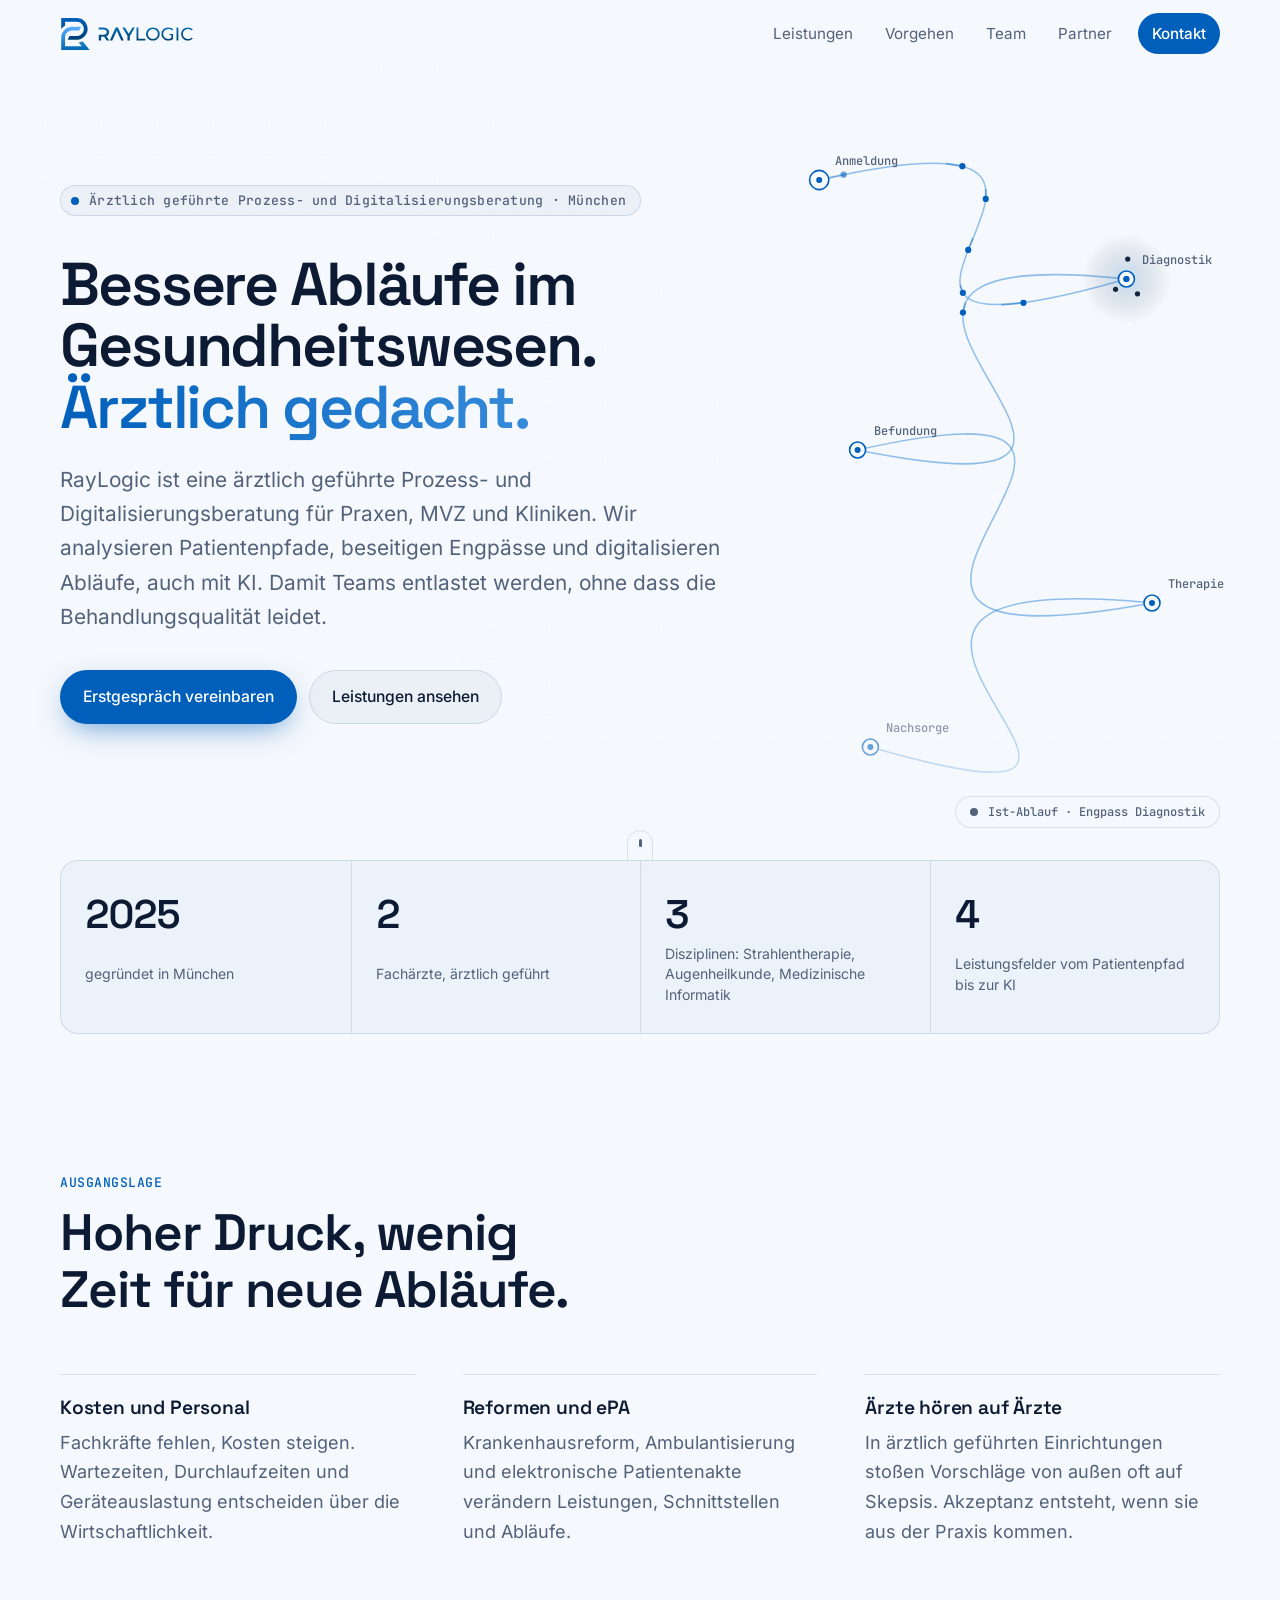
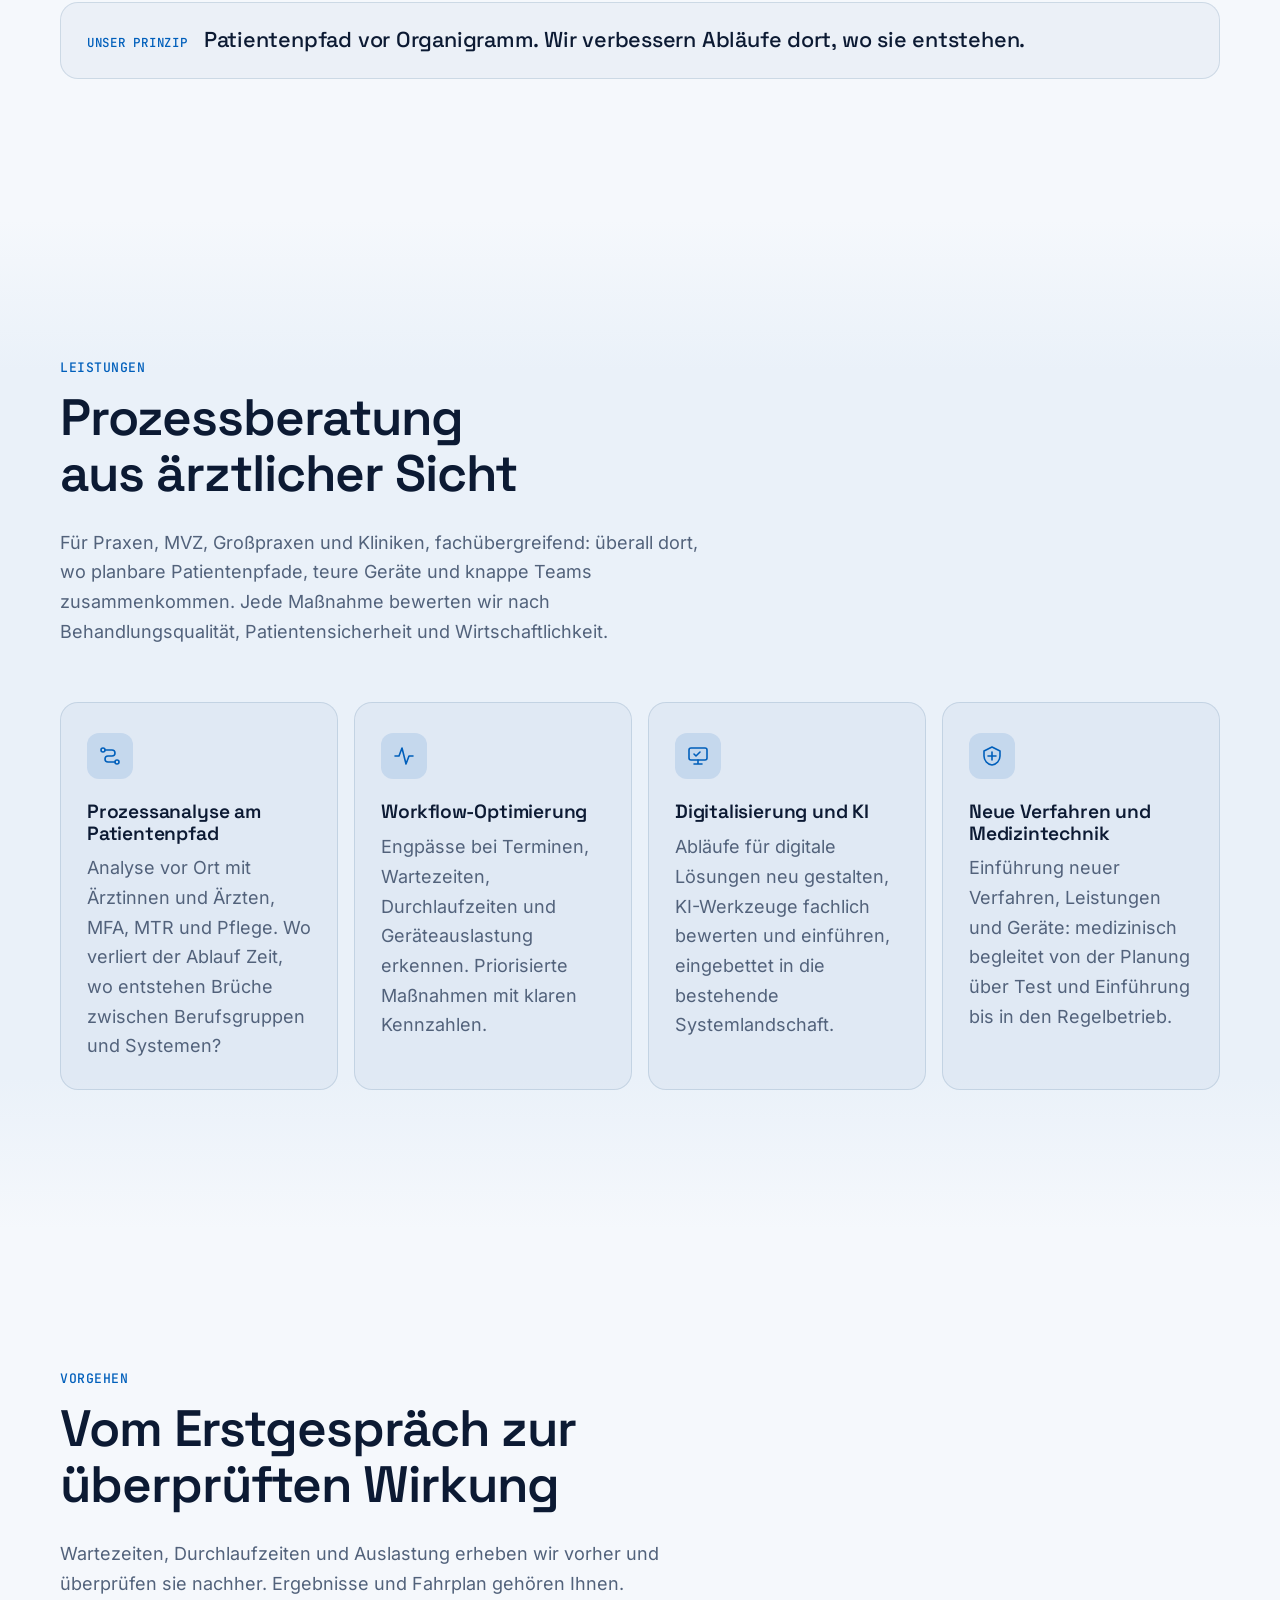
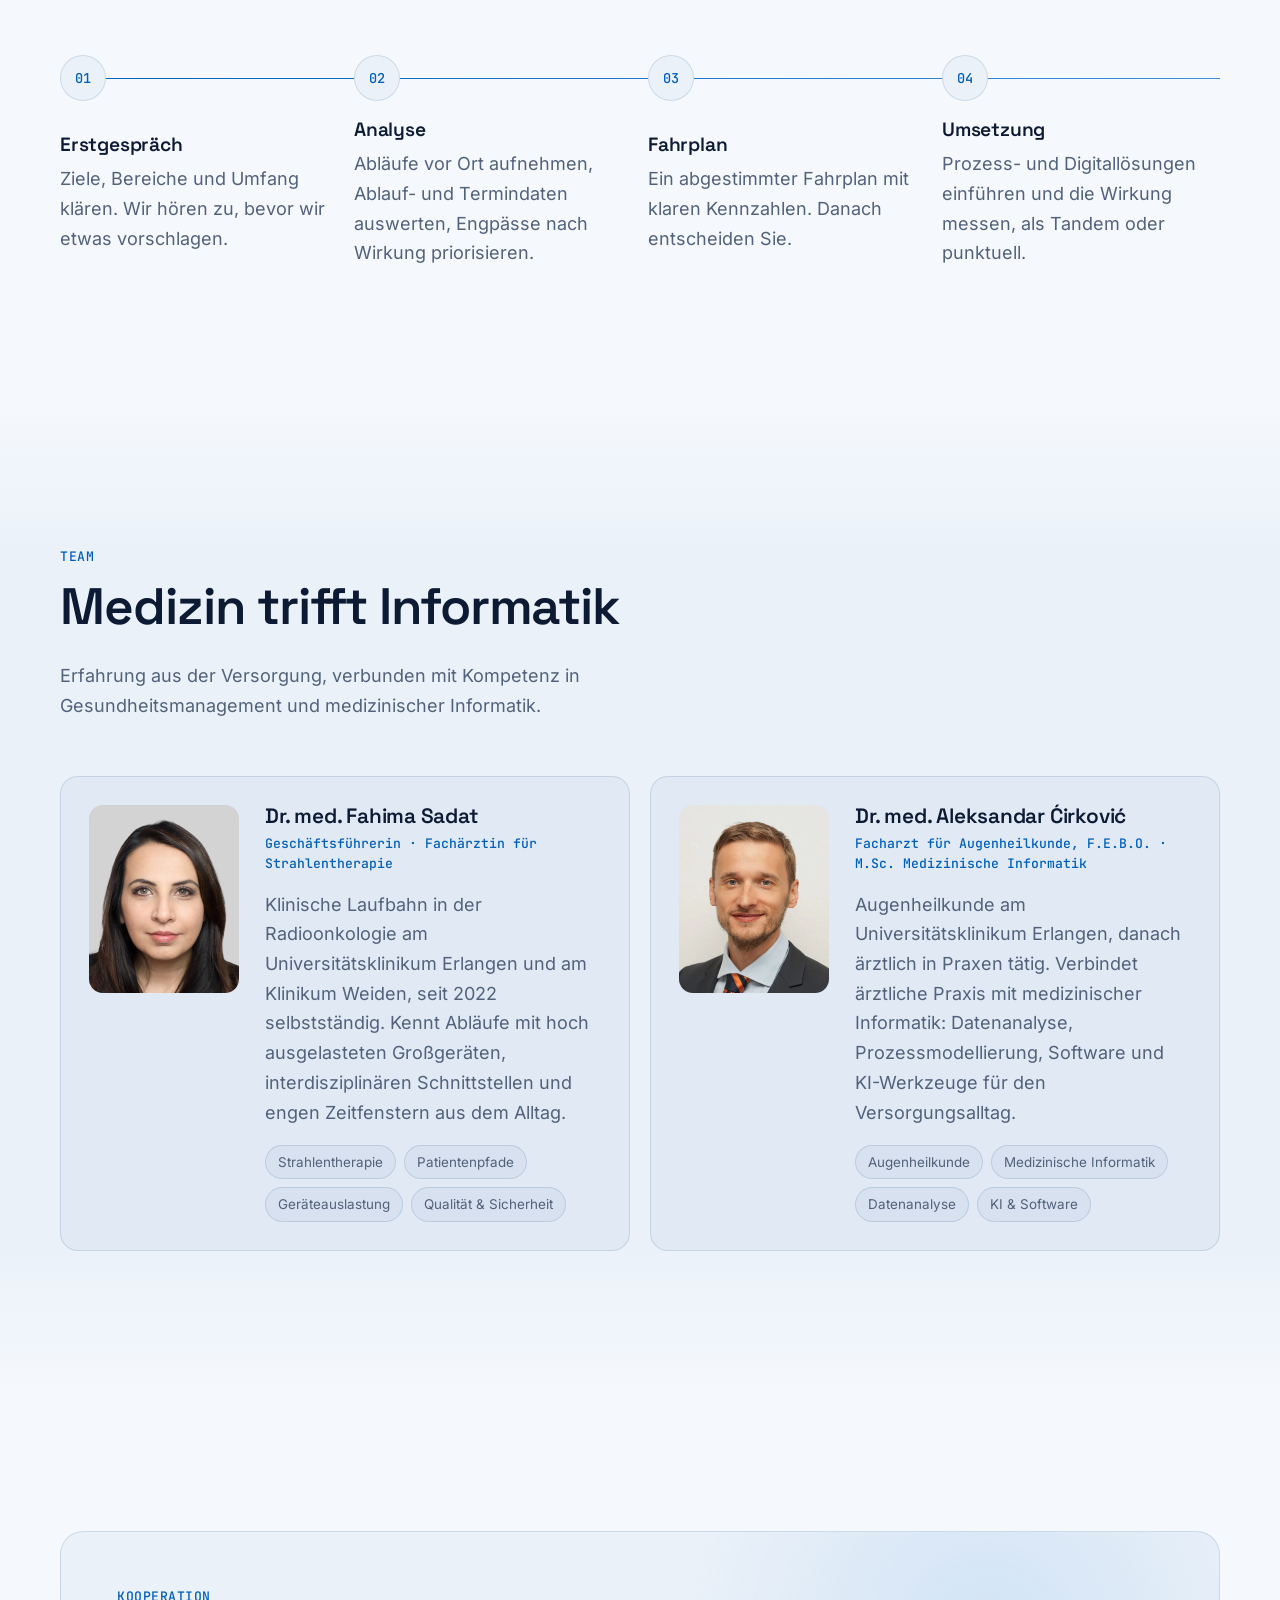
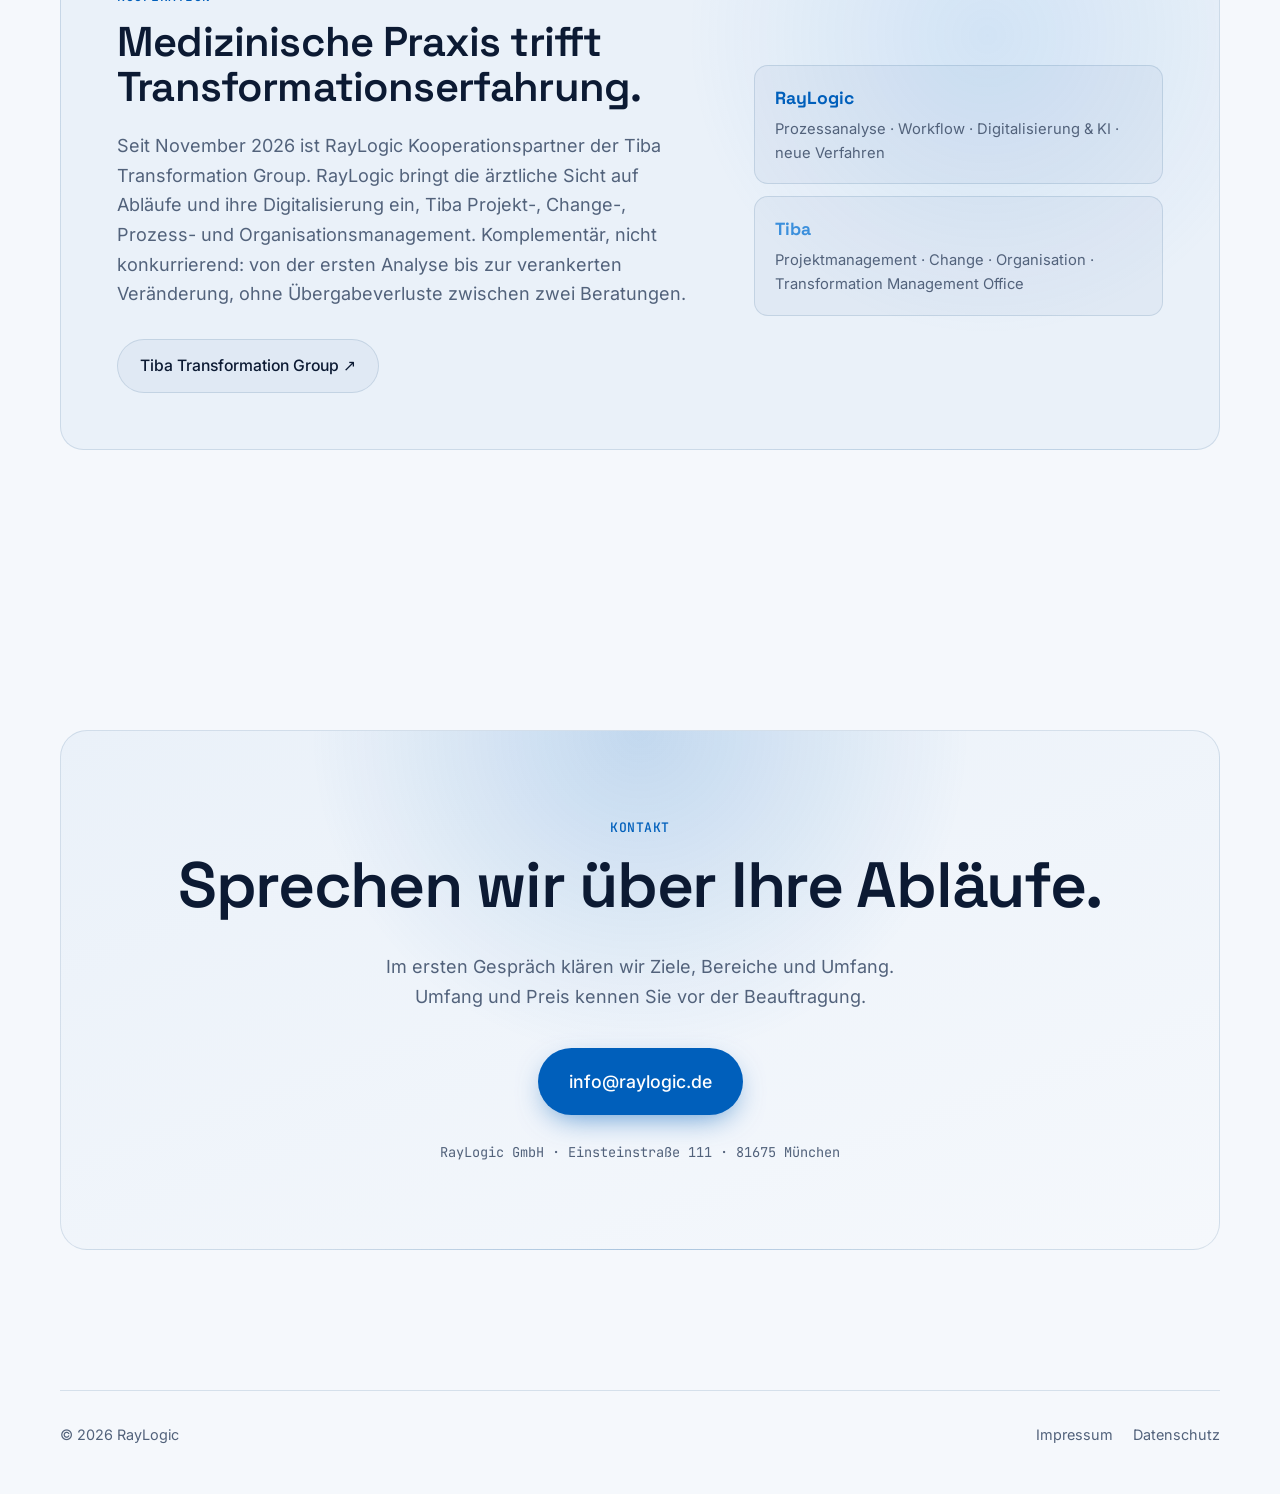
==== commit 483c9bfa: "Add team portraits Co-Authored-By: Claude Opus 5.5 <noreply@anthropic.com> Claude-Session: https://c" ====
--- a/raylogic-site/site/index.html
+++ b/raylogic-site/site/index.html
@@ -156,8 +156,7 @@
       </header>
       <div class="team">
         <article class="person reveal" data-spotlight>
-          <!-- Foto: <img class="person-photo" src="assets/img/fahima-sadat.webp" alt="Dr. med. Fahima Sadat" width="600" height="750" loading="lazy" decoding="async"> -->
-          <div class="person-photo person-initials" aria-hidden="true"><span>FS</span></div>
+          <img class="person-photo" src="assets/img/fahima-sadat.webp" alt="Porträt Dr. med. Fahima Sadat" width="600" height="750" loading="lazy" decoding="async">
           <div class="person-body">
             <h3>Dr. med. Fahima Sadat</h3>
             <p class="role">Geschäftsführerin · Fachärztin für Strahlentherapie</p>
@@ -166,8 +165,7 @@
           </div>
         </article>
         <article class="person reveal" data-spotlight>
-          <!-- Foto: <img class="person-photo" src="assets/img/aleksandar-cirkovic.webp" alt="Dr. med. Aleksandar Ćirković" width="600" height="750" loading="lazy" decoding="async"> -->
-          <div class="person-photo person-initials" aria-hidden="true"><span>AĆ</span></div>
+          <img class="person-photo" src="assets/img/aleksandar-cirkovic.webp" alt="Porträt Dr. med. Aleksandar Ćirković" width="600" height="750" loading="lazy" decoding="async">
           <div class="person-body">
             <h3>Dr. med. Aleksandar Ćirković</h3>
             <p class="role">Facharzt für Augenheilkunde, F.E.B.O. · M.Sc. Medizinische Informatik</p>
--- a/raylogic-site/site/assets/css/main.css
+++ b/raylogic-site/site/assets/css/main.css
@@ -390,7 +390,7 @@
 .person {
   --x: 50%; --y: 50%;
   position: relative; overflow: hidden; isolation: isolate;
-  display: grid; grid-template-columns: 132px 1fr; gap: 26px; align-items: start;
+  display: grid; grid-template-columns: 150px 1fr; gap: 26px; align-items: start;
   padding: 28px; border-radius: var(--radius);
   background: var(--surface); border: 1px solid var(--line);
 }
@@ -403,7 +403,7 @@
 .person-body > p:not(.role) { color: var(--muted); }
 .person h3 { font-size: 1.3rem; margin-bottom: 6px; }
 .role { font: 500 0.82rem / 1.5 var(--font-mono); color: var(--accent); margin-bottom: 16px; }
-.person-photo { width: 100%; aspect-ratio: 4 / 5; max-width: 100%; border-radius: 14px; object-fit: cover; }
+.person-photo { width: 100%; height: auto; aspect-ratio: 4 / 5; max-width: 100%; border-radius: 14px; object-fit: cover; }
 .person-initials {
   display: grid; place-items: center;
   font: 600 2rem var(--font-display); color: var(--accent); letter-spacing: -0.02em;
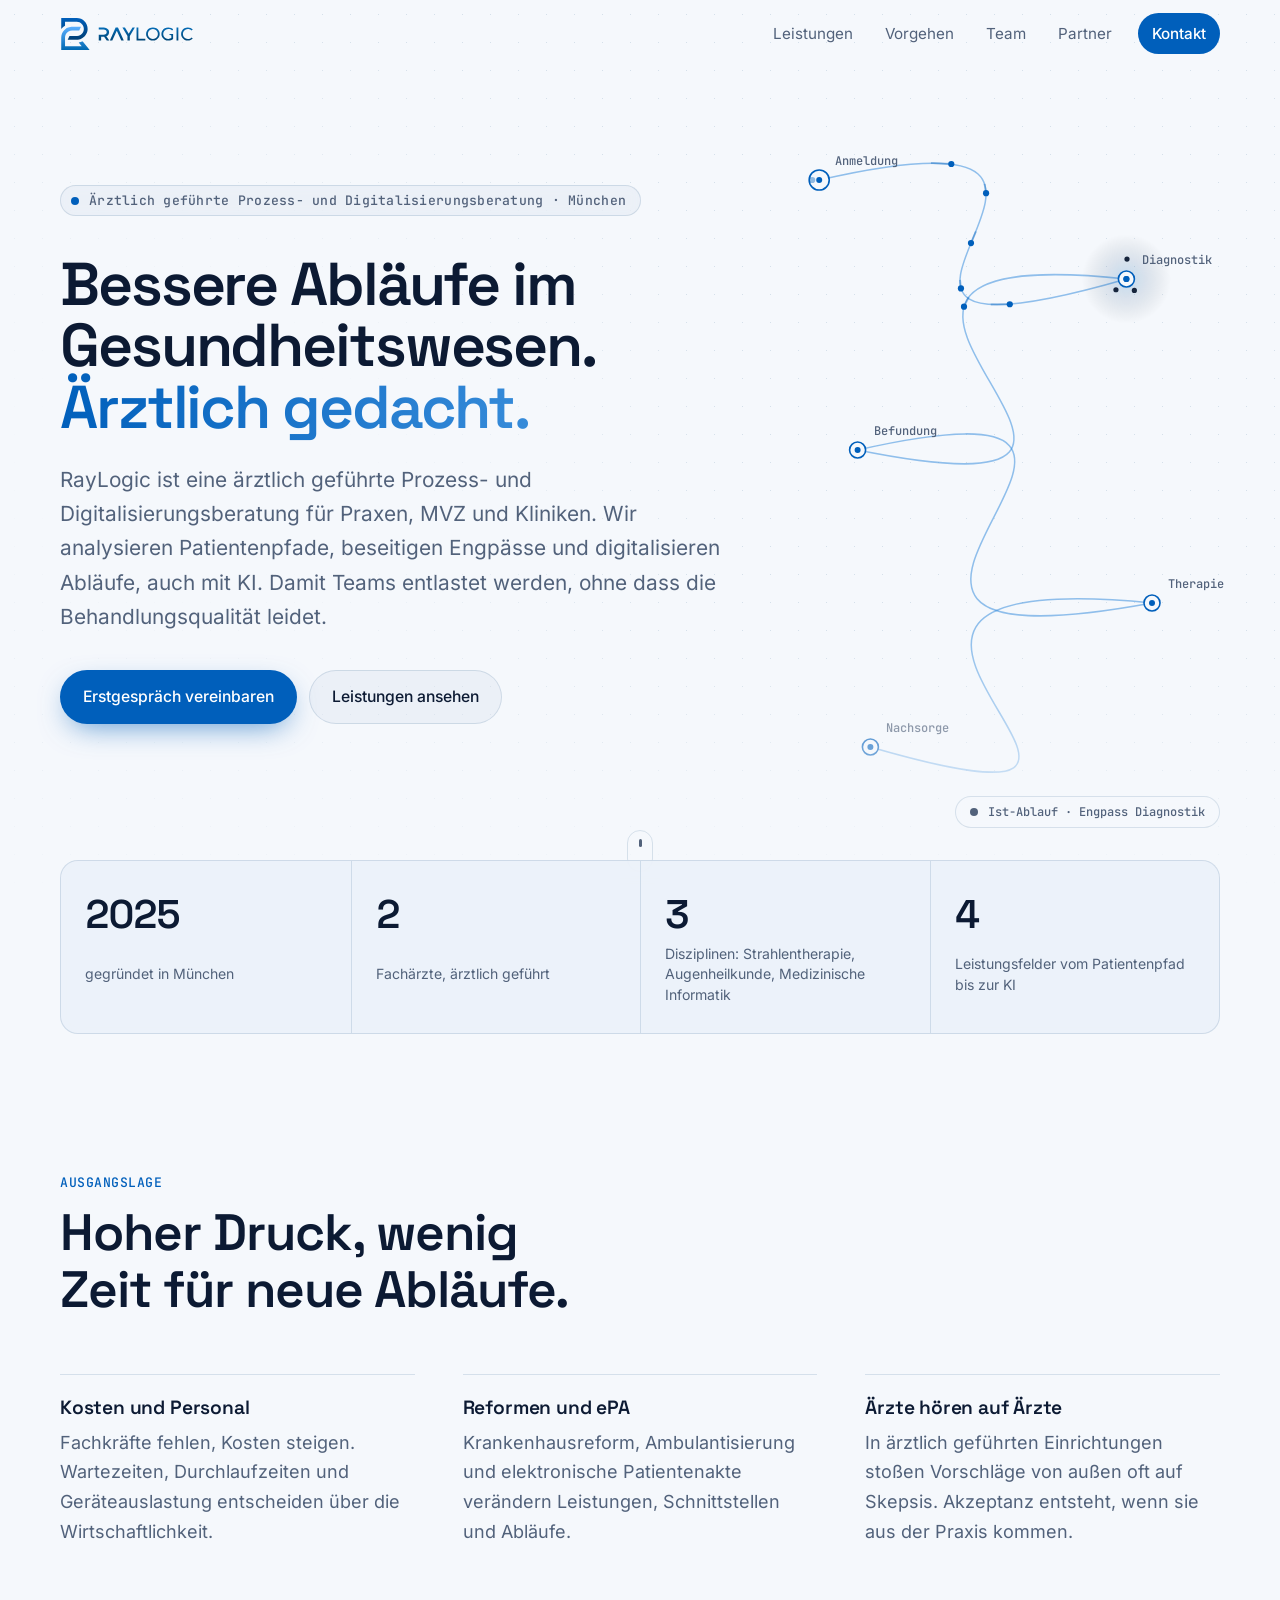
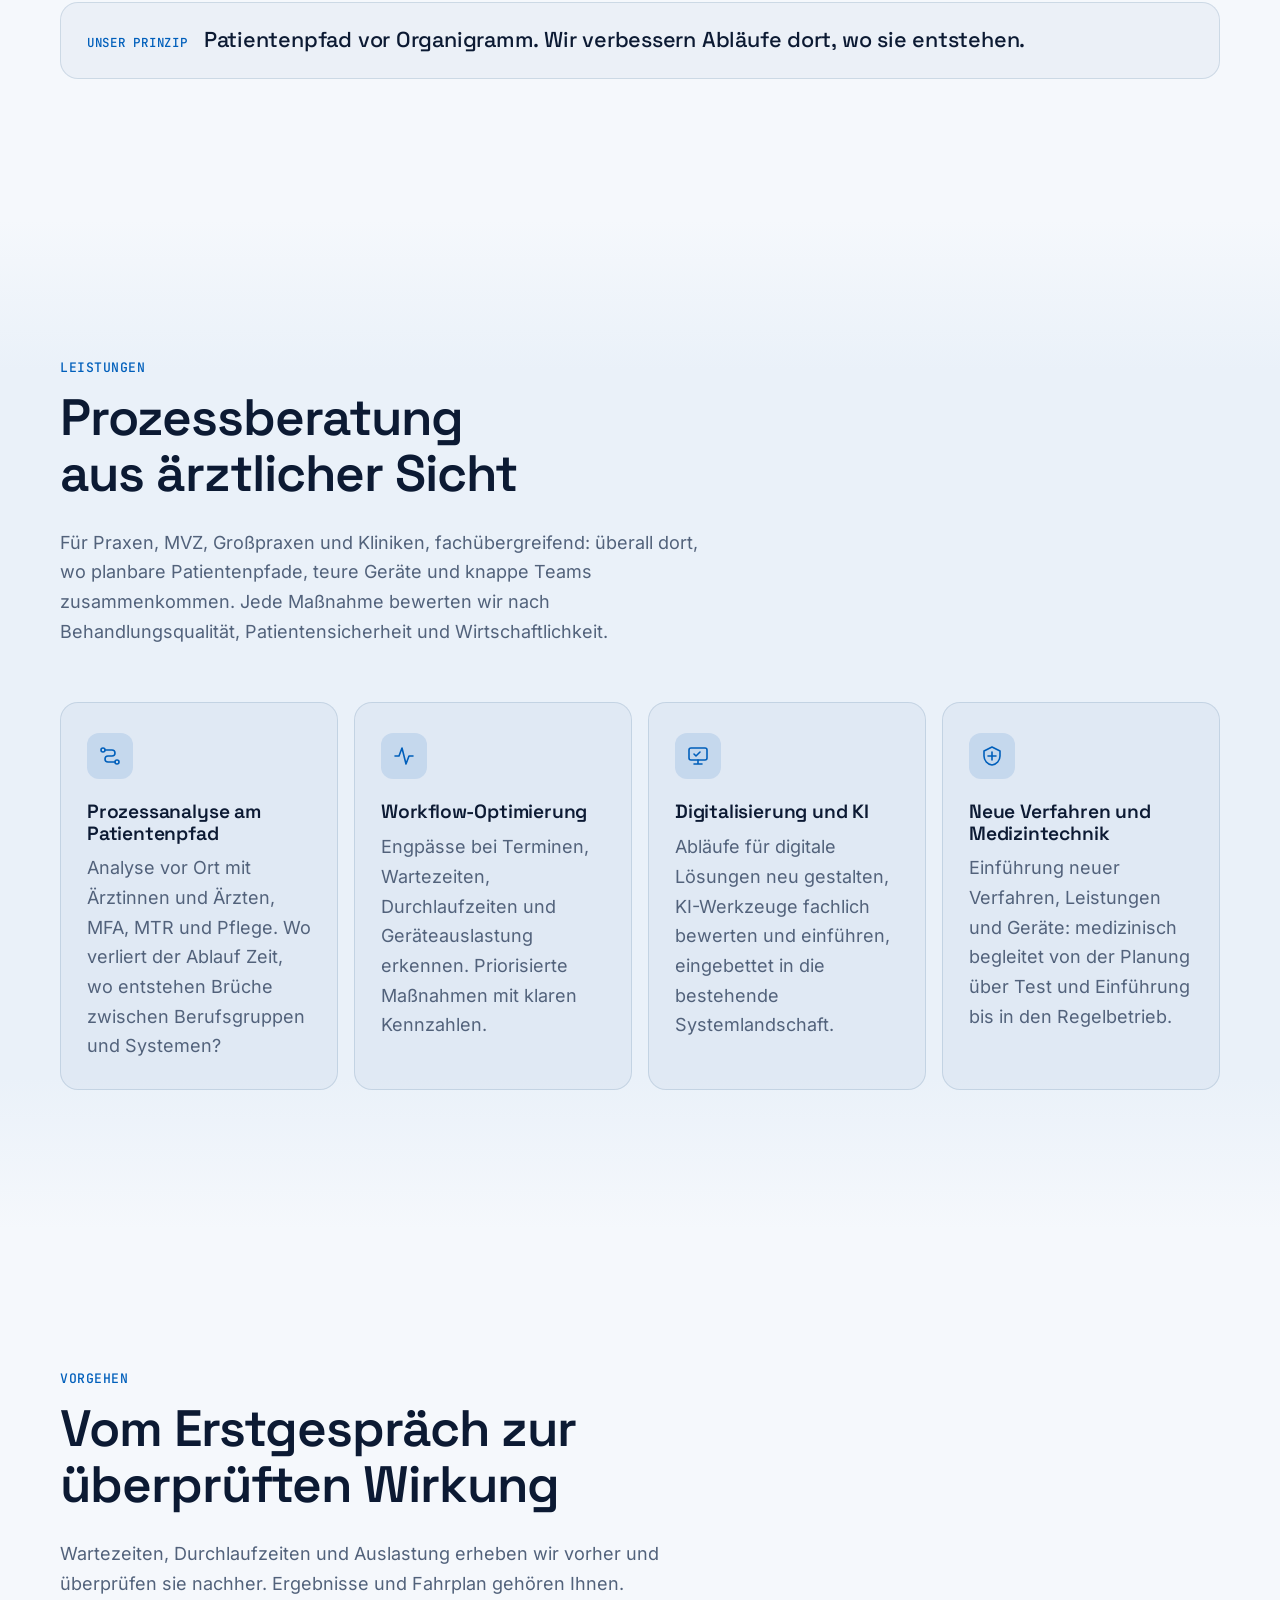
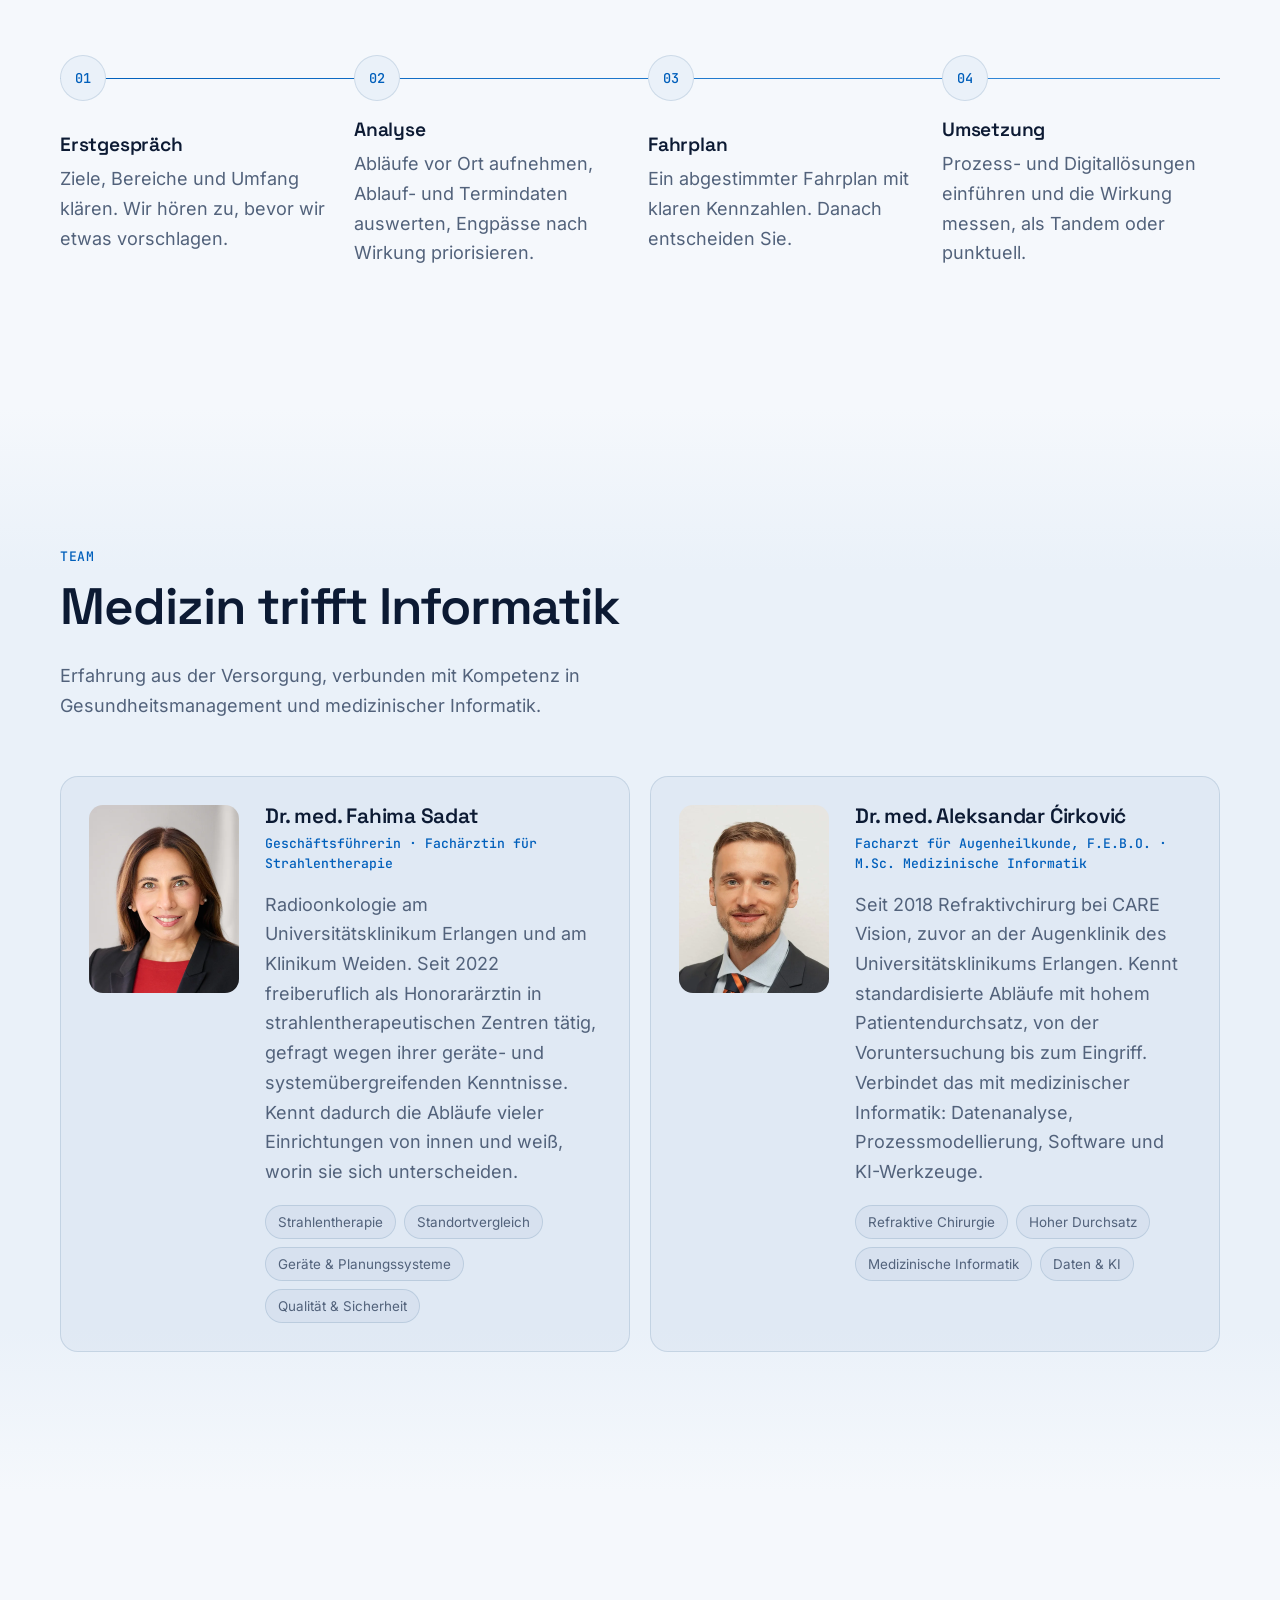
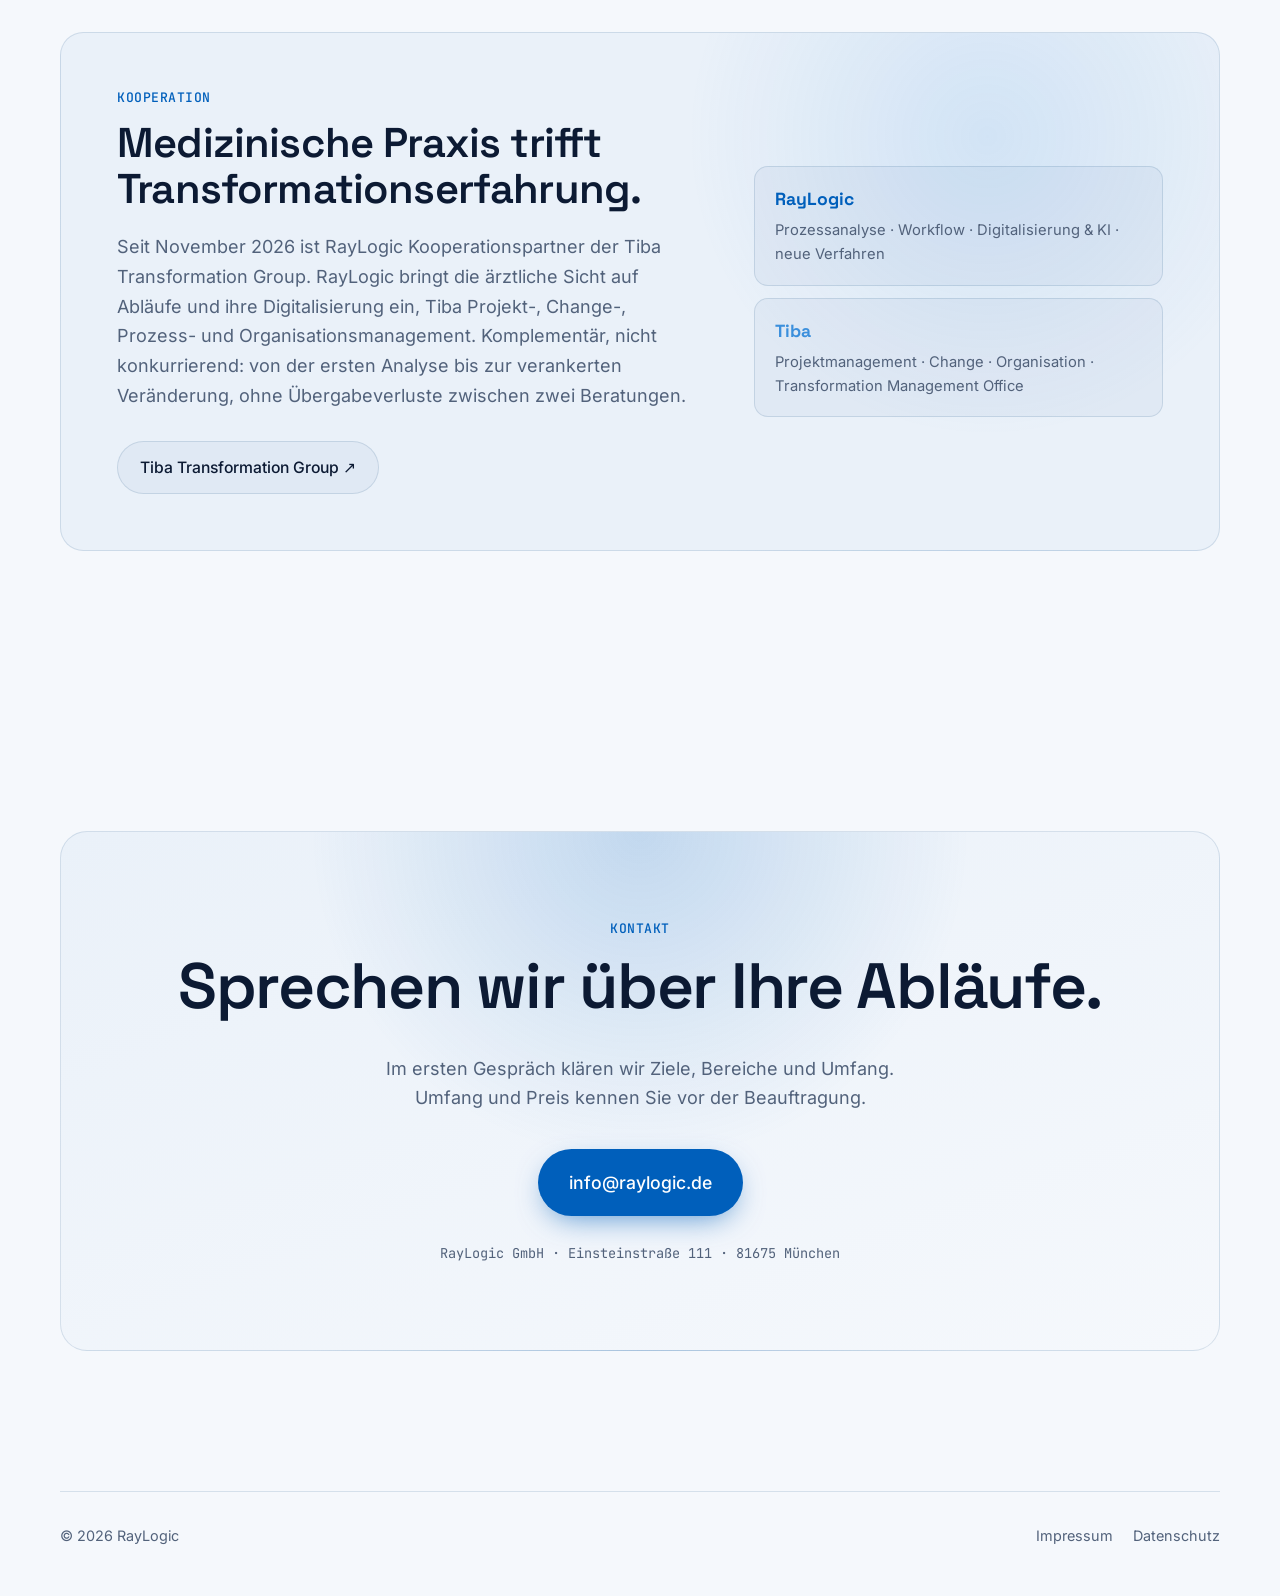
==== commit 530ca512: "Correct team profile texts Co-Authored-By: Claude Opus 5.5 <noreply@anthropic.com> Claude-Session: h" ====
--- a/raylogic-site/site/index.html
+++ b/raylogic-site/site/index.html
@@ -160,8 +160,8 @@
           <div class="person-body">
             <h3>Dr. med. Fahima Sadat</h3>
             <p class="role">Geschäftsführerin · Fachärztin für Strahlentherapie</p>
-            <p>Klinische Laufbahn in der Radioonkologie am Universitätsklinikum Erlangen und am Klinikum Weiden, seit 2022 selbstständig. Kennt Abläufe mit hoch ausgelasteten Großgeräten, interdisziplinären Schnittstellen und engen Zeitfenstern aus dem Alltag.</p>
-            <ul class="tags"><li>Strahlentherapie</li><li>Patientenpfade</li><li>Geräteauslastung</li><li>Qualität &amp; Sicherheit</li></ul>
+            <p>Radioonkologie am Universitätsklinikum Erlangen und am Klinikum Weiden. Seit 2022 freiberuflich als Honorarärztin in strahlentherapeutischen Zentren tätig, gefragt wegen ihrer geräte- und systemübergreifenden Kenntnisse. Kennt dadurch die Abläufe vieler Einrichtungen von innen und weiß, worin sie sich unterscheiden.</p>
+            <ul class="tags"><li>Strahlentherapie</li><li>Standortvergleich</li><li>Geräte &amp; Planungssysteme</li><li>Qualität &amp; Sicherheit</li></ul>
           </div>
         </article>
         <article class="person reveal" data-spotlight>
@@ -169,8 +169,8 @@
           <div class="person-body">
             <h3>Dr. med. Aleksandar Ćirković</h3>
             <p class="role">Facharzt für Augenheilkunde, F.E.B.O. · M.Sc. Medizinische Informatik</p>
-            <p>Augenheilkunde am Universitätsklinikum Erlangen, danach ärztlich in Praxen tätig. Verbindet ärztliche Praxis mit medizinischer Informatik: Datenanalyse, Prozessmodellierung, Software und KI-Werkzeuge für den Versorgungsalltag.</p>
-            <ul class="tags"><li>Augenheilkunde</li><li>Medizinische Informatik</li><li>Datenanalyse</li><li>KI &amp; Software</li></ul>
+            <p>Seit 2018 Refraktivchirurg bei CARE Vision, zuvor an der Augenklinik des Universitätsklinikums Erlangen. Kennt standardisierte Abläufe mit hohem Patientendurchsatz, von der Voruntersuchung bis zum Eingriff. Verbindet das mit medizinischer Informatik: Datenanalyse, Prozessmodellierung, Software und KI-Werkzeuge.</p>
+            <ul class="tags"><li>Refraktive Chirurgie</li><li>Hoher Durchsatz</li><li>Medizinische Informatik</li><li>Daten &amp; KI</li></ul>
           </div>
         </article>
       </div>
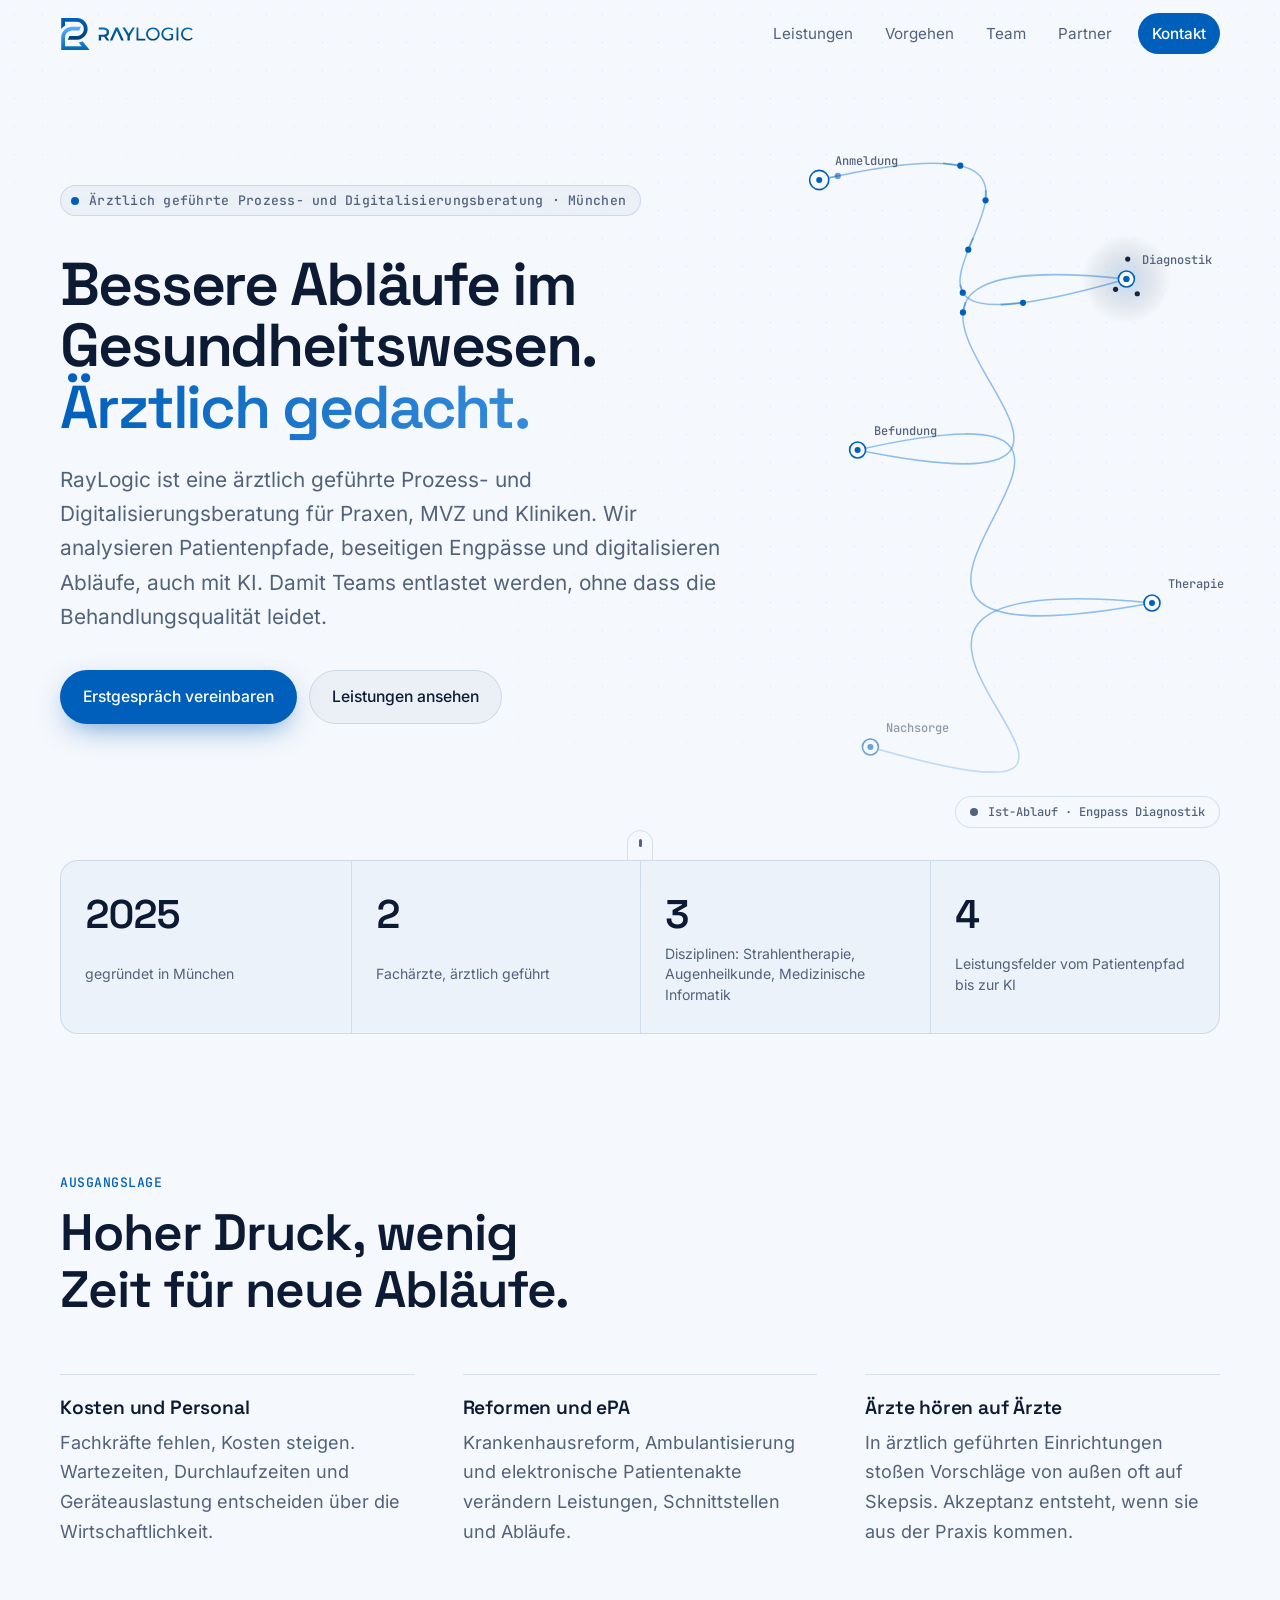
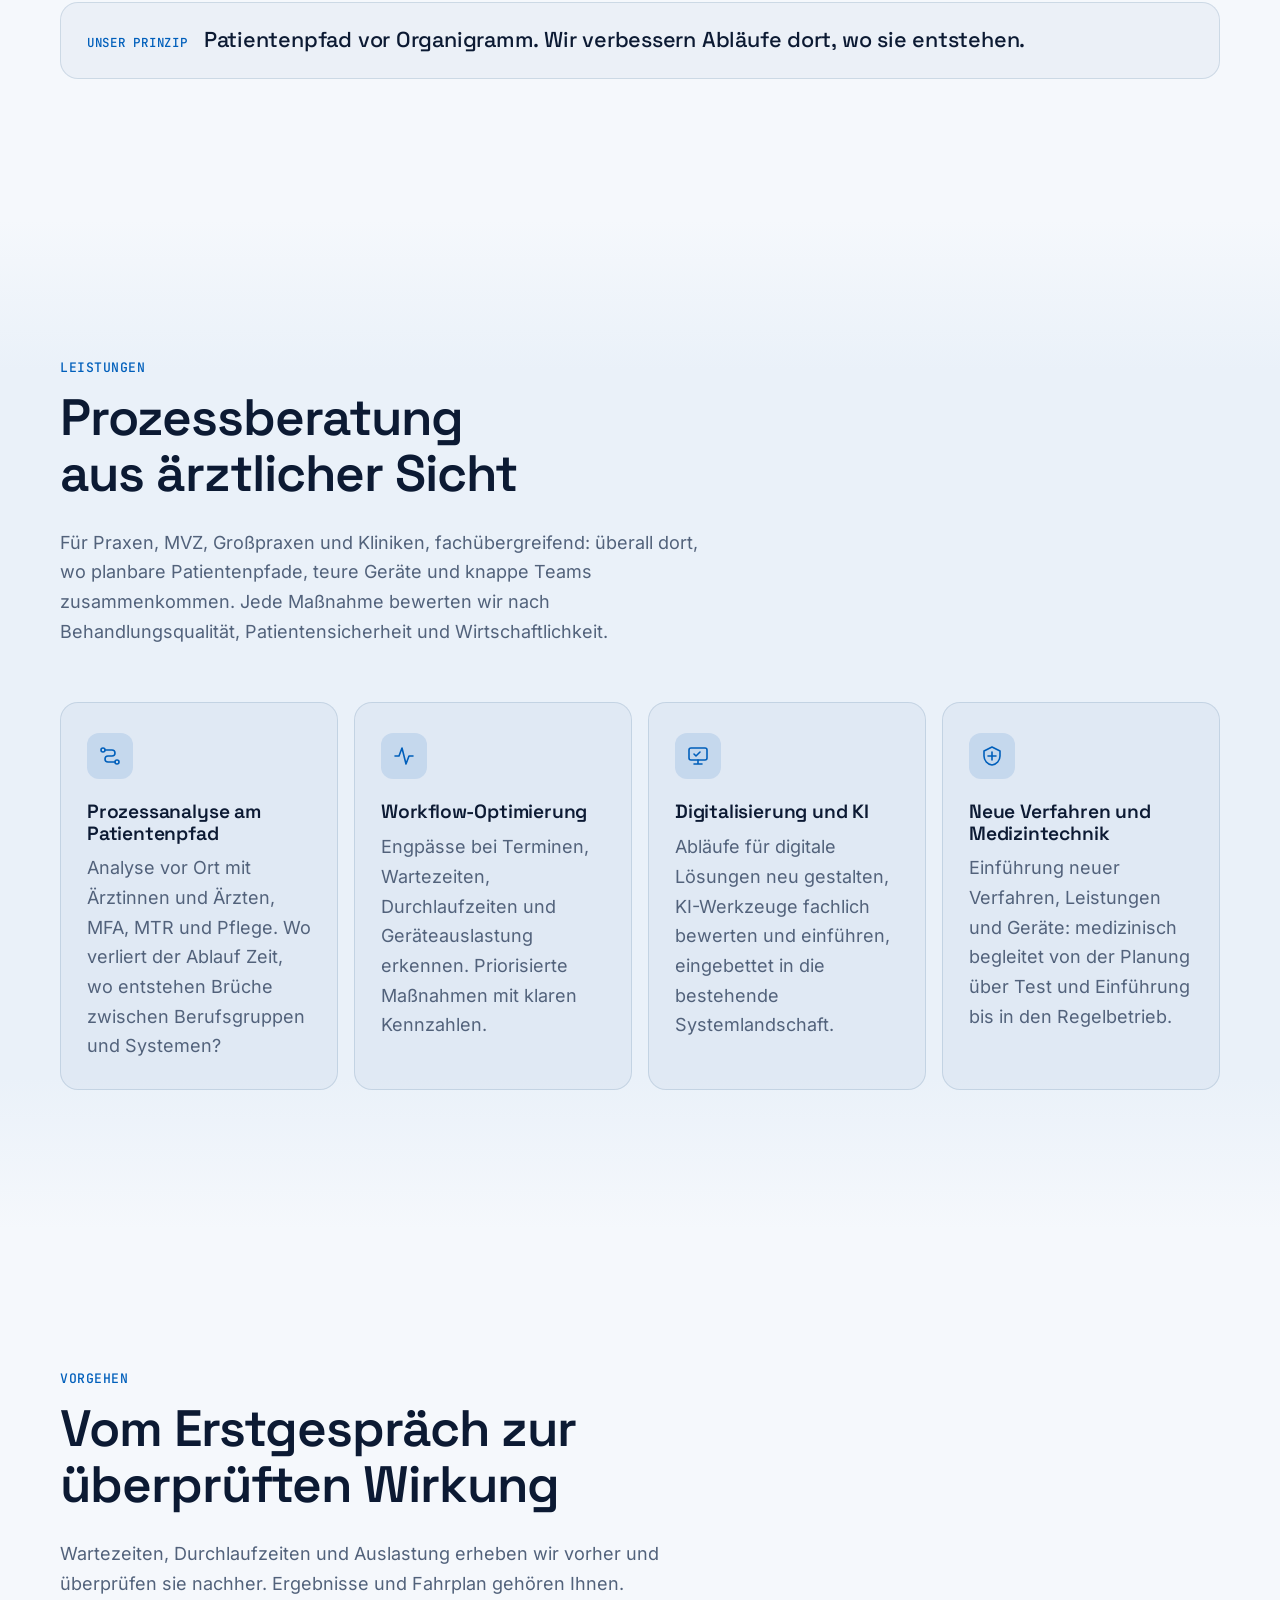
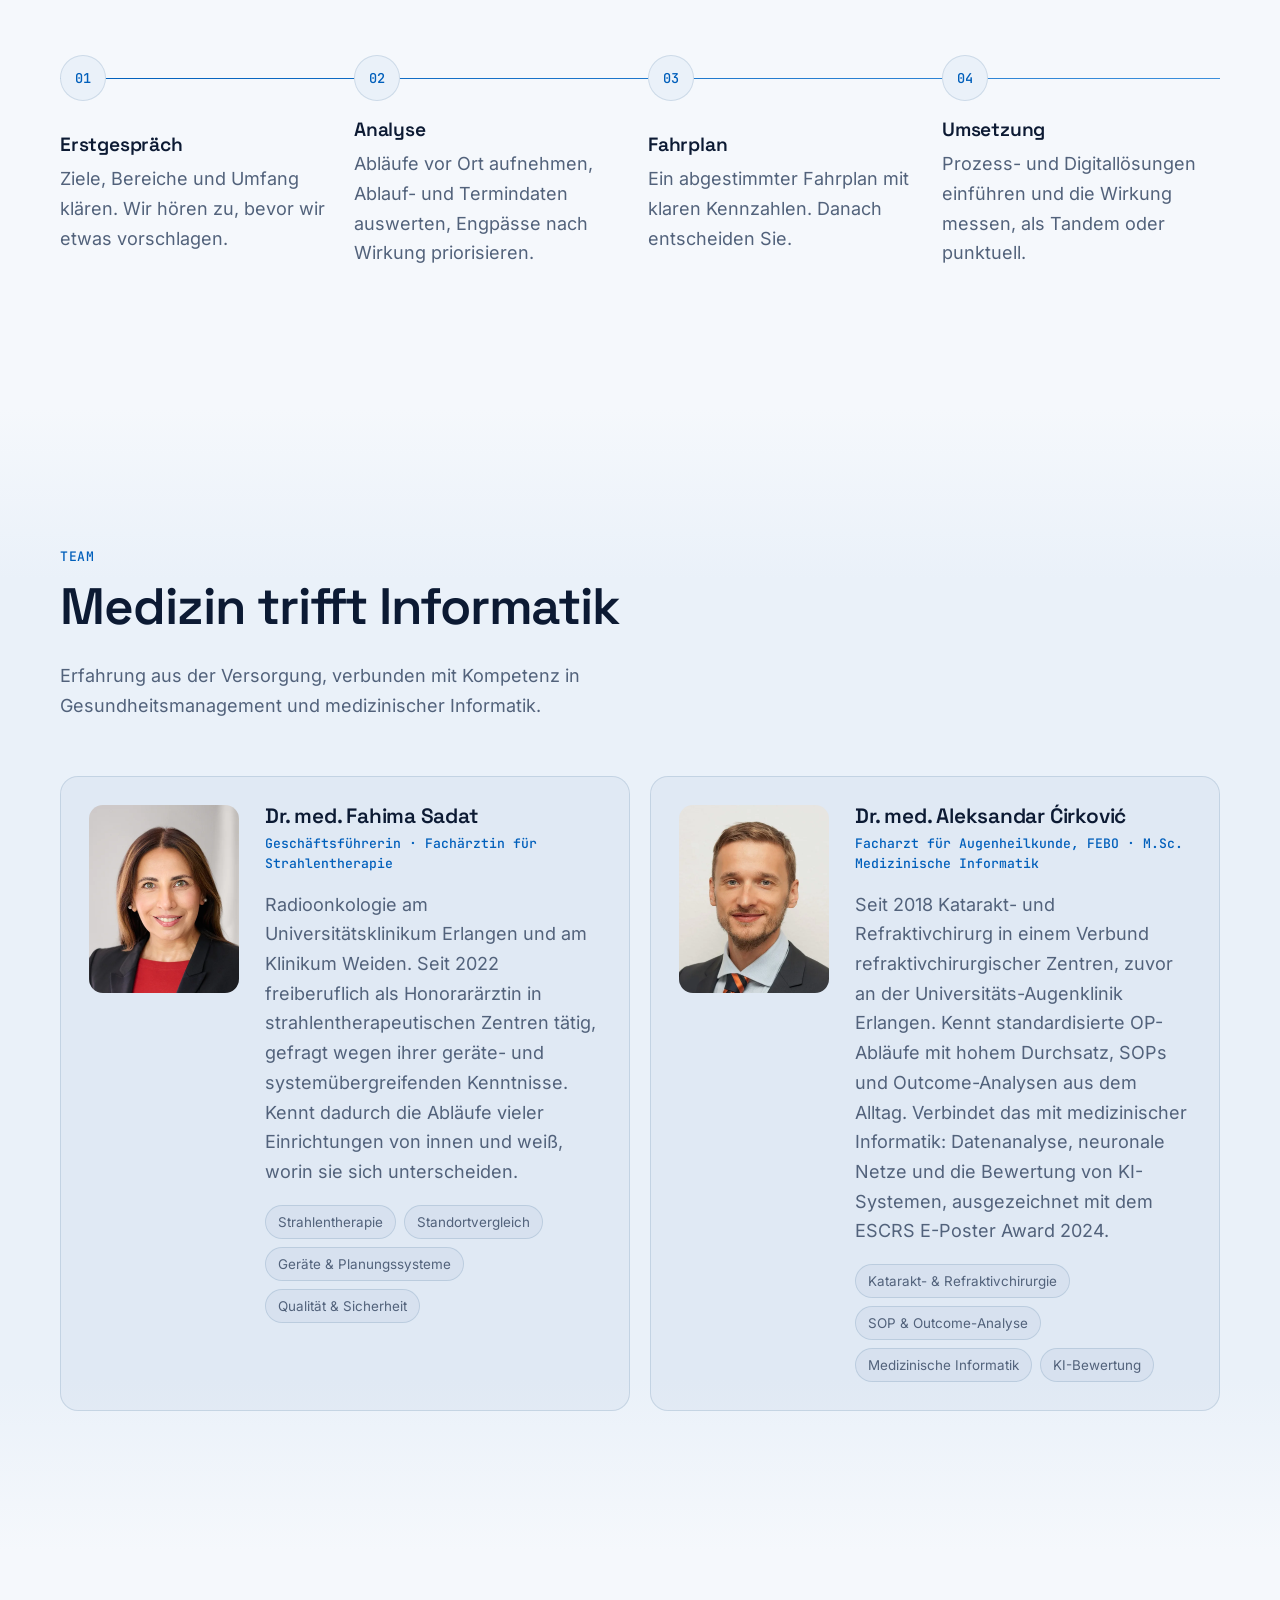
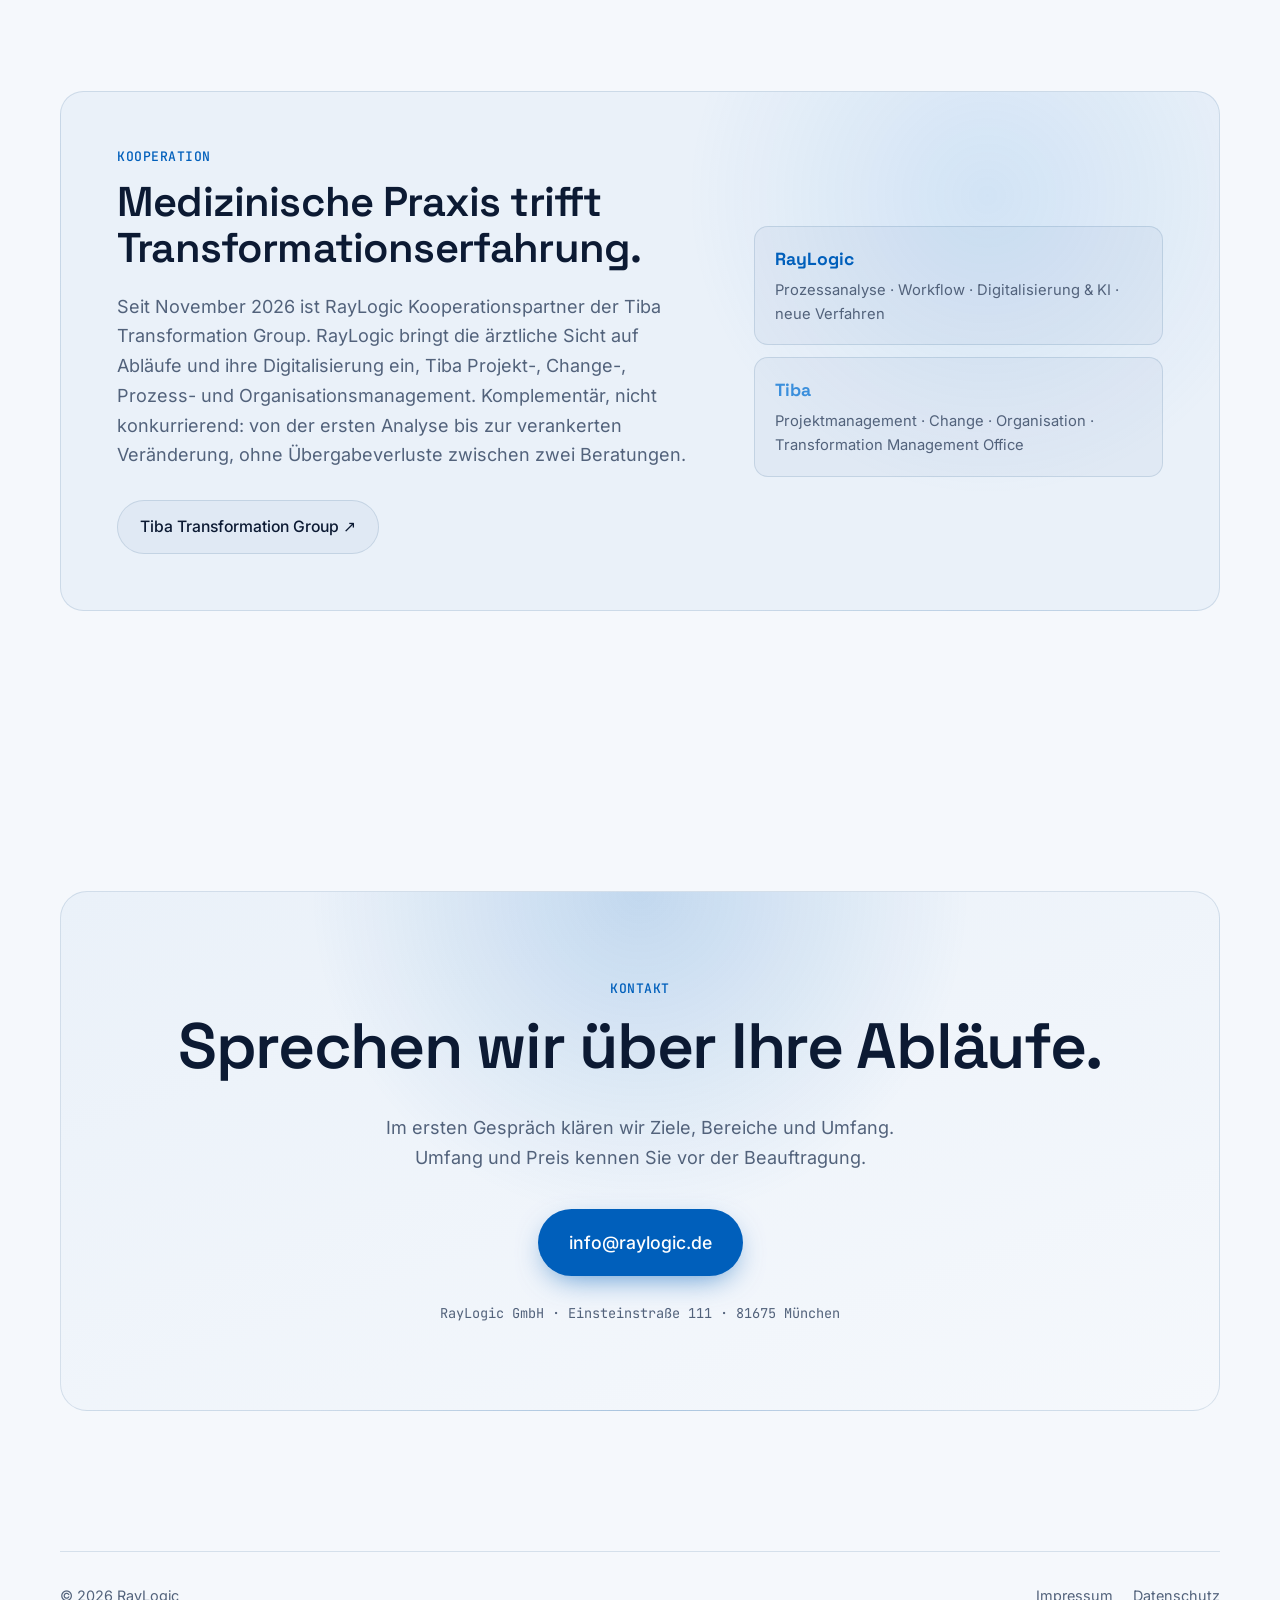
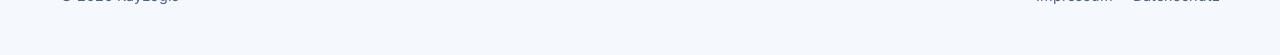
==== commit 83793ee2: "Finalise legal pages and neutral profile wording Fill in register number and VAT ID, describe the ac" ====
--- a/raylogic-site/site/index.html
+++ b/raylogic-site/site/index.html
@@ -168,9 +168,9 @@
           <img class="person-photo" src="assets/img/aleksandar-cirkovic.webp" alt="Porträt Dr. med. Aleksandar Ćirković" width="600" height="750" loading="lazy" decoding="async">
           <div class="person-body">
             <h3>Dr. med. Aleksandar Ćirković</h3>
-            <p class="role">Facharzt für Augenheilkunde, F.E.B.O. · M.Sc. Medizinische Informatik</p>
-            <p>Seit 2018 Refraktivchirurg bei CARE Vision, zuvor an der Augenklinik des Universitätsklinikums Erlangen. Kennt standardisierte Abläufe mit hohem Patientendurchsatz, von der Voruntersuchung bis zum Eingriff. Verbindet das mit medizinischer Informatik: Datenanalyse, Prozessmodellierung, Software und KI-Werkzeuge.</p>
-            <ul class="tags"><li>Refraktive Chirurgie</li><li>Hoher Durchsatz</li><li>Medizinische Informatik</li><li>Daten &amp; KI</li></ul>
+            <p class="role">Facharzt für Augenheilkunde, FEBO · M.Sc. Medizinische Informatik</p>
+            <p>Seit 2018 Katarakt- und Refraktivchirurg in einem Verbund refraktivchirurgischer Zentren, zuvor an der Universitäts-Augenklinik Erlangen. Kennt standardisierte OP-Abläufe mit hohem Durchsatz, SOPs und Outcome-Analysen aus dem Alltag. Verbindet das mit medizinischer Informatik: Datenanalyse, neuronale Netze und die Bewertung von KI-Systemen, ausgezeichnet mit dem ESCRS E-Poster Award 2024.</p>
+            <ul class="tags"><li>Katarakt- &amp; Refraktivchirurgie</li><li>SOP &amp; Outcome-Analyse</li><li>Medizinische Informatik</li><li>KI-Bewertung</li></ul>
           </div>
         </article>
       </div>
